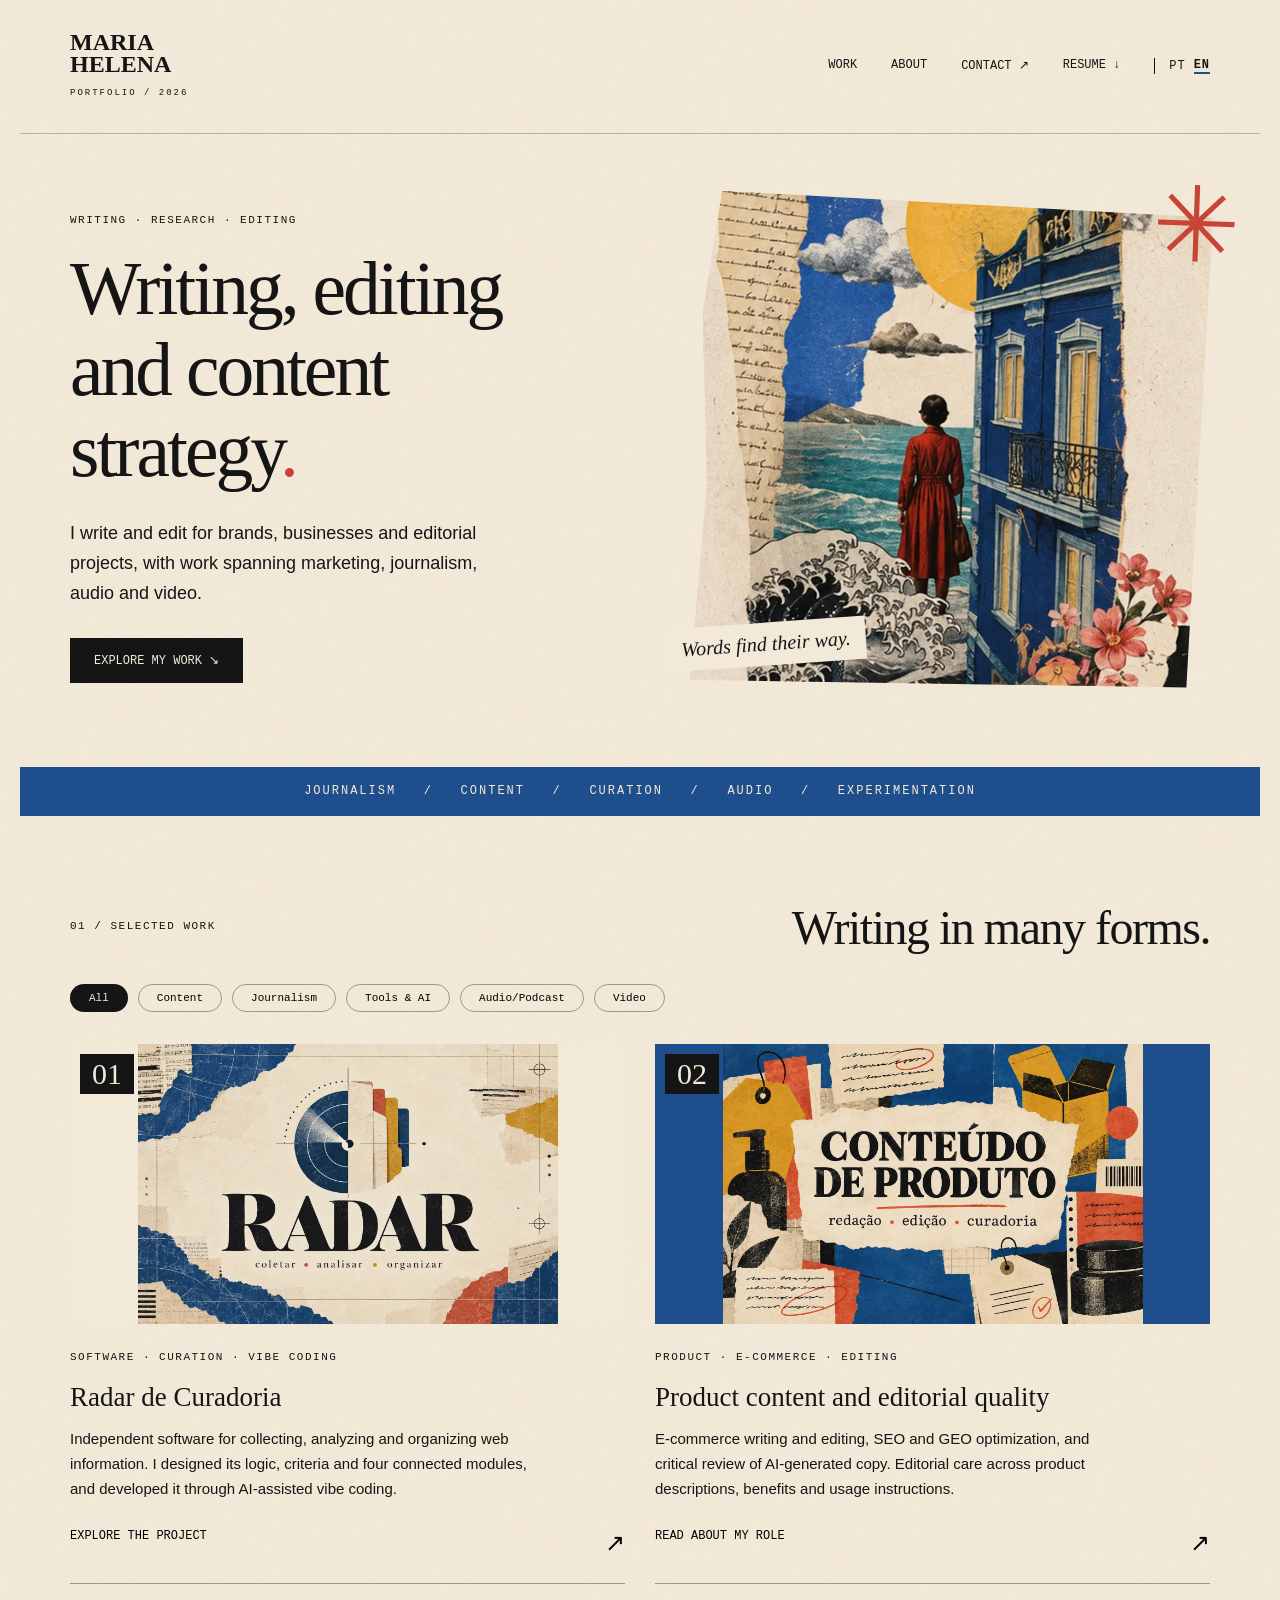
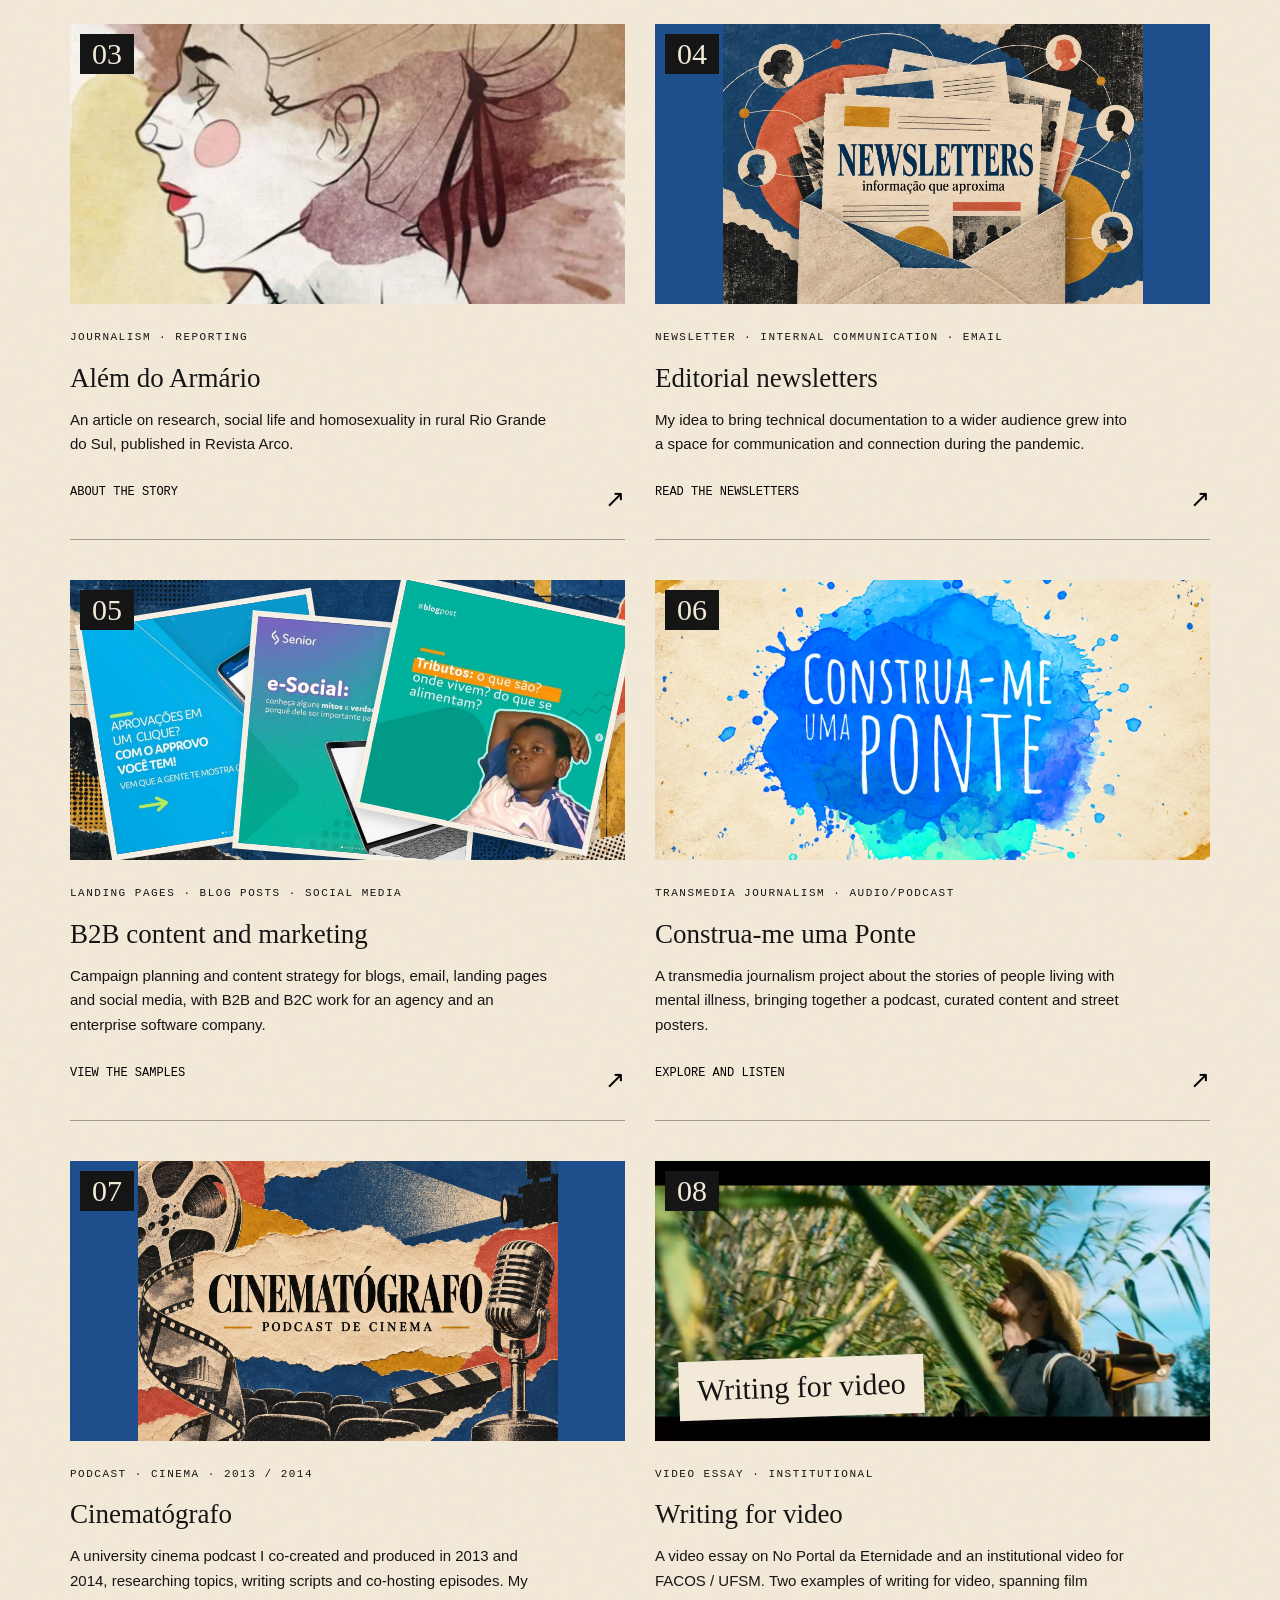
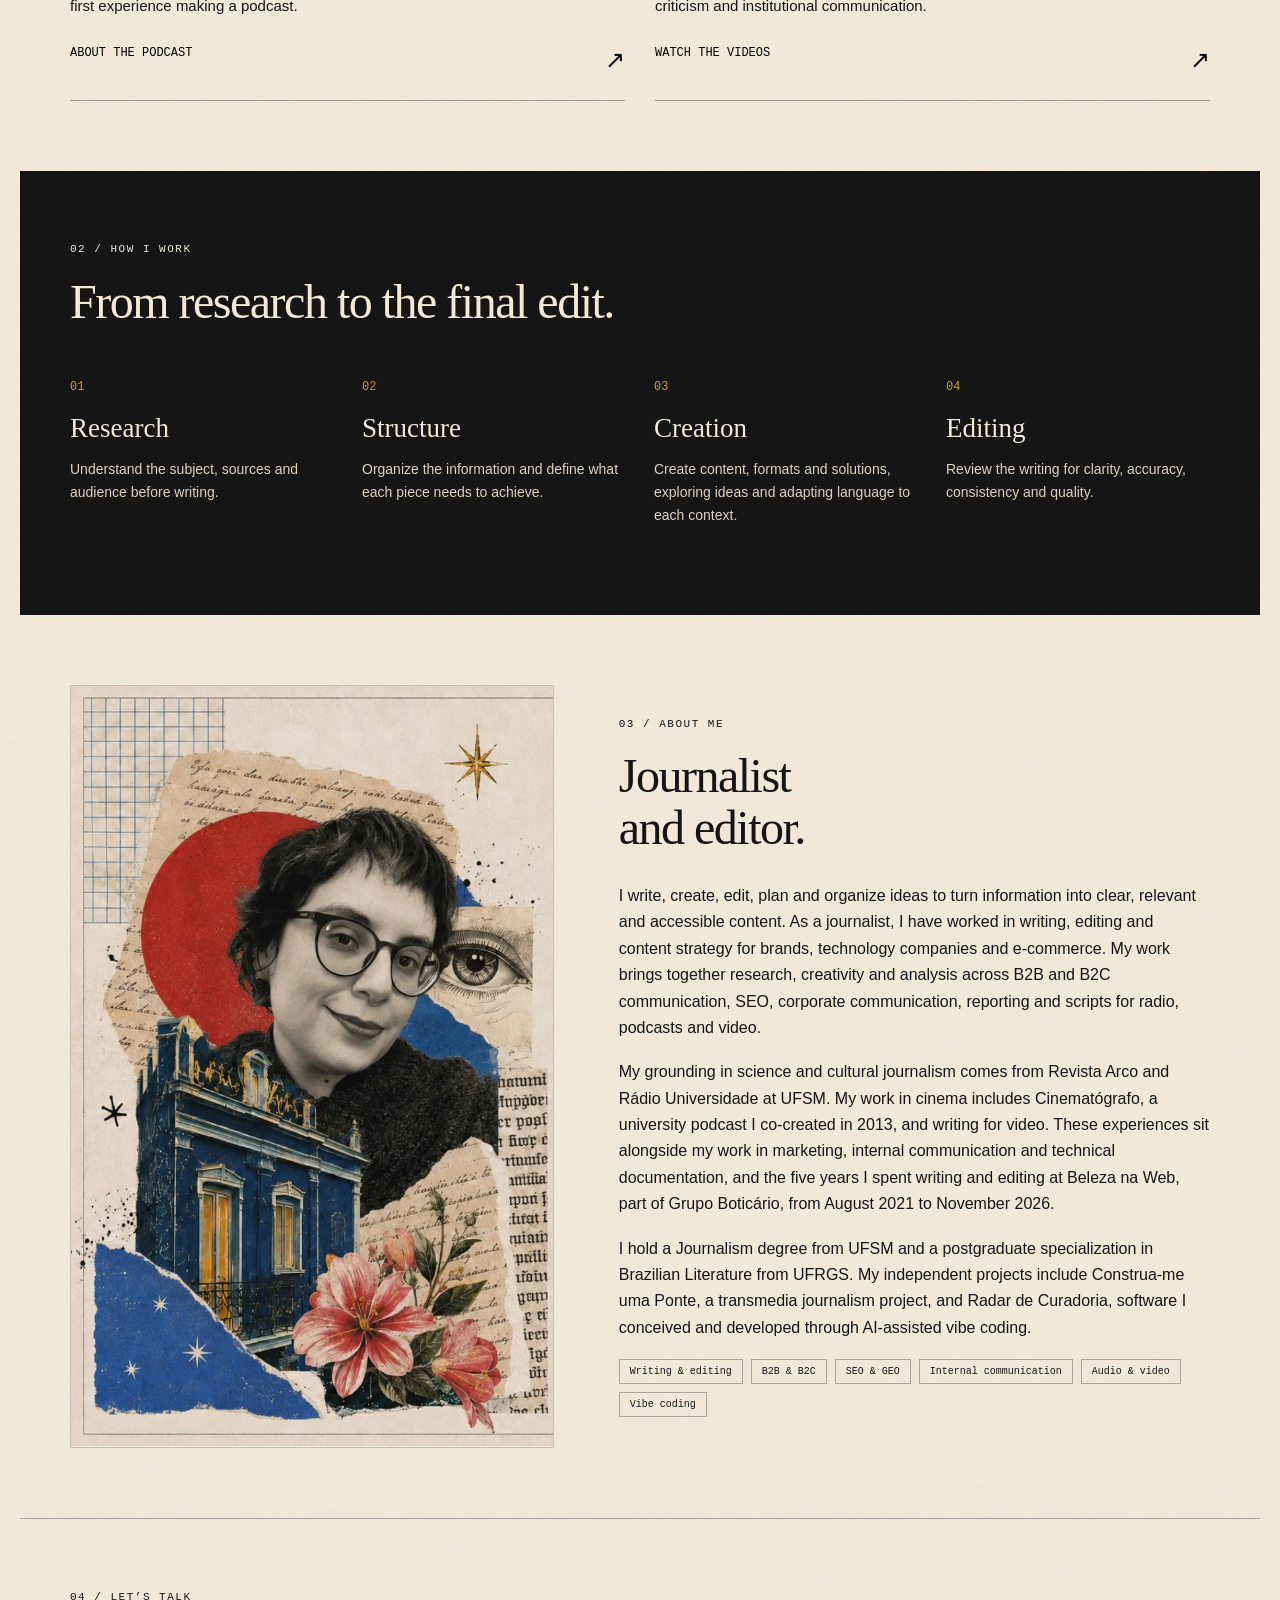
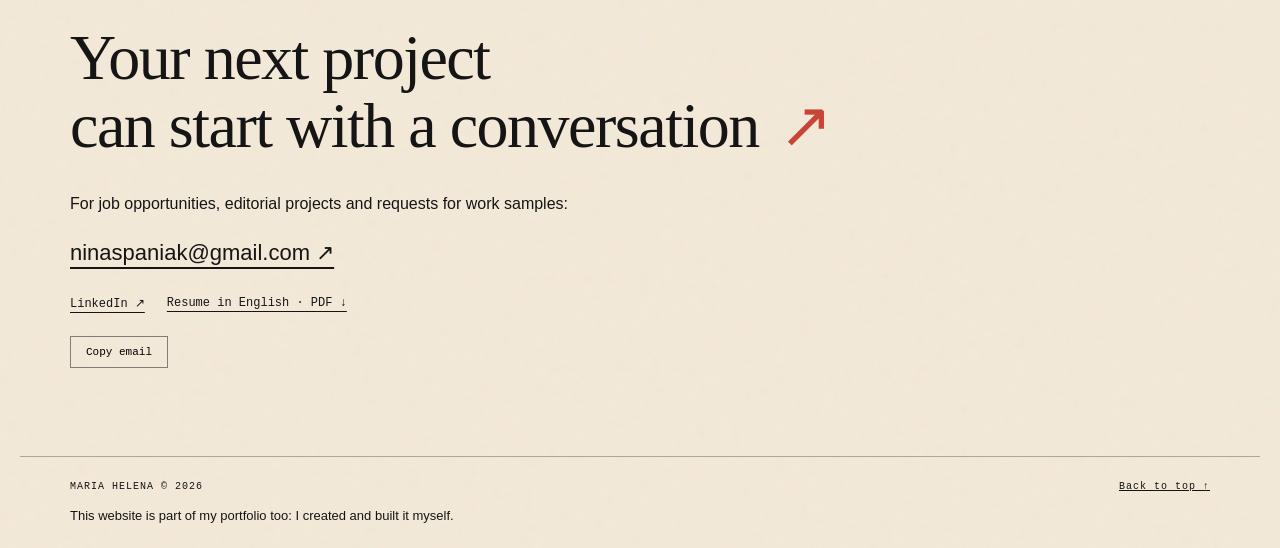
==== en/index.html @ af33ff4a "Refine Cinematógrafo cover and story; feature film essay in audiovisual work" ====
<!doctype html>
<html lang="en"><head><meta charset="utf-8"><meta name="viewport" content="width=device-width,initial-scale=1"><meta name="description" content="Maria Helena, writing, editing and content strategy. Journalism, e-commerce, newsletters, audio and AI-assisted tools."><title>Maria Helena | Writing, editing and content strategy</title><link rel="stylesheet" href="../style.css?v=20261116b"></head><body><a class="skip" href="#principal">Skip to content</a><header><a class="name" href="#">MARIA<br>HELENA<span>PORTFOLIO / 2026</span></a><nav aria-label="Main navigation"><a href="#trabalhos">Work</a><a href="#sobre">About</a><a href="#contato">Contact ↗</a><a href="../assets/Maria_Helena_Resume_EN_ATS.pdf?v=20261116" download>Resume ↓</a><span class="languages" aria-label="Language"><a href="/" lang="pt-BR">PT</a><a href="/en/" lang="en" aria-current="page">EN</a></span></nav></header><main id="principal"><section class="hero"><div><p class="eyebrow">WRITING · RESEARCH · EDITING</p><h1>Writing, editing<br>and content<br>strategy<span class="dot">.</span></h1><p class="intro">I write and edit for brands, businesses and editorial projects, with work spanning marketing, journalism, audio and video.</p><a class="button" href="#trabalhos">Explore my work ↘</a></div><figure class="collage"><img src="../assets/colagem-v2.webp" alt="" width="366" height="456"><figcaption>Words find their way.</figcaption><span class="seal" aria-hidden="true">✳</span></figure></section><div class="ticker" aria-hidden="true">JOURNALISM   /   CONTENT   /   CURATION   /   AUDIO   /   EXPERIMENTATION</div><section id="trabalhos"><div class="sectionhead"><p class="eyebrow">01 / SELECTED WORK</p><h2>Writing in many forms.</h2></div><div class="filters" aria-label="Filter projects"><button aria-pressed="true" data-filter="todos">All</button><button aria-pressed="false" data-filter="conteudo">Content</button><button aria-pressed="false" data-filter="jornalismo">Journalism</button><button aria-pressed="false" data-filter="ia">Tools &amp; AI</button><button aria-pressed="false" data-filter="audio">Audio/Podcast</button><button aria-pressed="false" data-filter="audiovisual">Video</button></div><div class="projects">
<article class="project radar" data-category="ia"><span class="number">01</span><a class="project-cover" data-open-case="radar" href="#radar" aria-label="Explore project: Radar de Curadoria"><div class="art radarbrand"><img src="../assets/radar-identidade-v1.webp" alt="Radar visual identity: a scanning symbol and index cards in a blue and cream editorial collage" width="1536" height="1024"></div></a><p class="eyebrow">SOFTWARE · CURATION · VIBE CODING</p><h3><a class="project-title" data-open-case="radar" href="#radar">Radar de Curadoria</a></h3><p>Independent software for collecting, analyzing and organizing web information. I designed its logic, criteria and four connected modules, and developed it through AI-assisted vibe coding.</p><button class="case" data-case="radar">Explore the project <span>↗</span></button></article>
<article class="project product" data-category="conteudo ia"><span class="number">02</span><a class="project-cover" data-open-case="produto" href="#case-produto" aria-label="Explore project: Product content and editorial quality"><div class="art imagecover"><img src="../assets/capa-produto-v1.webp" alt="Editorial collage cover for product content, writing, editing and curation" width="1536" height="1024"></div></a><p class="eyebrow">PRODUCT · E-COMMERCE · EDITING</p><h3><a class="project-title" data-open-case="produto" href="#case-produto">Product content and editorial quality</a></h3><p>E-commerce writing and editing, SEO and GEO optimization, and critical review of AI-generated copy. Editorial care across product descriptions, benefits and usage instructions.</p><button class="case" data-case="produto">Read about my role <span>↗</span></button></article>
<article class="project journalism" data-category="jornalismo"><span class="number">03</span><a class="project-cover" data-open-case="reportagem" href="#case-reportagem" aria-label="Explore project: Além do Armário"><div class="art journalismart"><img src="../assets/ilustracao-alem-do-armario.webp" alt="Watercolor illustration from the Além do Armário article" width="528" height="627"></div></a><p class="eyebrow">JOURNALISM · REPORTING</p><h3><a class="project-title" data-open-case="reportagem" href="#case-reportagem">Além do Armário</a></h3><p>An article on research, social life and homosexuality in rural Rio Grande do Sul, published in Revista Arco.</p><button class="case" data-case="reportagem">About the story <span>↗</span></button></article>
<article class="project newsletter" data-category="conteudo"><span class="number">04</span><a class="project-cover" data-open-case="newsletter" href="#case-newsletter" aria-label="Explore project: Editorial newsletters"><div class="art imagecover"><img src="../assets/capa-newsletters-v1.webp" alt="Editorial collage of letters and connections between people for the newsletter project" width="1536" height="1024"></div></a><p class="eyebrow">NEWSLETTER · INTERNAL COMMUNICATION · EMAIL</p><h3><a class="project-title" data-open-case="newsletter" href="#case-newsletter">Editorial newsletters</a></h3><p>My idea to bring technical documentation to a wider audience grew into a space for communication and connection during the pandemic.</p><button class="case" data-case="newsletter">Read the newsletters <span>↗</span></button></article>
<article class="project b2b" data-category="conteudo"><span class="number">05</span><a class="project-cover" data-open-case="b2b" href="#case-b2b" aria-label="Explore project: B2B content and marketing"><div class="art postcollage" aria-label="Collage of social media posts"><img class="postpiece postone" src="../assets/post-0.jpg" alt="Post about Approvo"><img class="postpiece posttwo" src="../assets/post-1.jpg" alt="Post about eSocial myths and facts"><img class="postpiece postthree" src="../assets/post-2.jpg" alt="Post about taxes"></div></a><p class="eyebrow">LANDING PAGES · BLOG POSTS · SOCIAL MEDIA</p><h3><a class="project-title" data-open-case="b2b" href="#case-b2b">B2B content and marketing</a></h3><p>Campaign planning and content strategy for blogs, email, landing pages and social media, with B2B and B2C work for an agency and an enterprise software company.</p><button class="case" data-case="b2b">View the samples <span>↗</span></button></article>
<article class="project audio" data-category="audio jornalismo"><span class="number">06</span><a class="project-cover" data-open-case="audio" href="#case-audio" aria-label="Explore project: Construa-me uma Ponte"><div class="art audioart"><img src="../assets/construa-me-uma-ponte-retangular-v3.webp" alt="Original visual identity of Construa-me Uma Ponte: blue and turquoise watercolor with white lettering" width="1080" height="1080"></div></a><p class="eyebrow">TRANSMEDIA JOURNALISM · AUDIO/PODCAST</p><h3><a class="project-title" data-open-case="audio" href="#case-audio">Construa-me uma Ponte</a></h3><p>A transmedia journalism project about the stories of people living with mental illness, bringing together a podcast, curated content and street posters.</p><button class="case" data-case="audio">Explore and listen <span>↗</span></button></article><article class="project cinematografo" data-category="audio jornalismo"><span class="number">07</span><a class="project-cover" data-open-case="cinematografo" href="#case-cinematografo" aria-label="Explore project: Cinematógrafo"><div class="art imagecover"><img src="../assets/capa-cinematografo-v2.webp" alt="Cinematógrafo: editorial collage with film, a projector and a microphone" width="1536" height="1024"></div></a><p class="eyebrow">PODCAST · CINEMA · 2013 / 2014</p><h3><a class="project-title" data-open-case="cinematografo" href="#case-cinematografo">Cinematógrafo</a></h3><p>A university cinema podcast I co-created and produced in 2013 and 2014, researching topics, writing scripts and co-hosting episodes. My first experience making a podcast.</p><button class="case" data-case="cinematografo">About the podcast <span>↗</span></button></article><article class="project facos" data-category="audiovisual"><span class="number">08</span><a class="project-cover" data-open-case="facos" href="#case-facos" aria-label="Explore project: Writing for video"><div class="art audiovisual-cover"><img src="../assets/portal-eternidade.jpg" alt="Image from the video essay No Portal da Eternidade e as histórias que queremos contar" width="1280" height="720"><span class="video-cover-label">Writing for video</span></div></a><p class="eyebrow">VIDEO ESSAY · INSTITUTIONAL</p><h3><a class="project-title" data-open-case="facos" href="#case-facos">Writing for video</a></h3><p>A video essay on No Portal da Eternidade and an institutional video for FACOS / UFSM. Two examples of writing for video, spanning film criticism and institutional communication.</p><button class="case" data-case="facos">Watch the videos <span>↗</span></button></article></div></section><section class="method"><p class="eyebrow">02 / HOW I WORK</p><h2>From research to the final edit.</h2><div class="steps"><div><span>01</span><h3>Research</h3><p>Understand the subject, sources and audience before writing.</p></div><div><span>02</span><h3>Structure</h3><p>Organize the information and define what each piece needs to achieve.</p></div><div><span>03</span><h3>Creation</h3><p>Create content, formats and solutions, exploring ideas and adapting language to each context.</p></div><div><span>04</span><h3>Editing</h3><p>Review the writing for clarity, accuracy, consistency and quality.</p></div></div></section><section id="sobre" class="about"><div class="aboutportrait"><img src="../assets/sobre-nina-colagem.webp" alt="Photo of Maria Helena in an editorial collage with paper, architecture and flowers"></div><div><p class="eyebrow">03 / ABOUT ME</p><h2>Journalist<br>and editor.</h2><p>I write, create, edit, plan and organize ideas to turn information into clear, relevant and accessible content. As a journalist, I have worked in writing, editing and content strategy for brands, technology companies and e-commerce. My work brings together research, creativity and analysis across B2B and B2C communication, SEO, corporate communication, reporting and scripts for radio, podcasts and video.</p><p>My grounding in science and cultural journalism comes from Revista Arco and Rádio Universidade at UFSM. My work in cinema includes Cinematógrafo, a university podcast I co-created in 2013, and writing for video. These experiences sit alongside my work in marketing, internal communication and technical documentation, and the five years I spent writing and editing at Beleza na Web, part of Grupo Boticário, from August 2021 to November 2026.</p><p>I hold a Journalism degree from UFSM and a postgraduate specialization in Brazilian Literature from UFRGS. My independent projects include Construa-me uma Ponte, a transmedia journalism project, and Radar de Curadoria, software I conceived and developed through AI-assisted vibe coding.</p><div class="tags"><span>Writing &amp; editing</span><span>B2B &amp; B2C</span><span>SEO &amp; GEO</span><span>Internal communication</span><span>Audio &amp; video</span><span>Vibe coding</span></div></div></section><section id="contato" class="contact"><p class="eyebrow">04 / LET’S TALK</p><h2>Your next project<br>can start with a conversation<span>↗</span></h2><p>For job opportunities, editorial projects and requests for work samples:</p><a href="mailto:ninaspaniak@gmail.com">ninaspaniak@gmail.com ↗</a><div class="contactlinks"><a href="https://www.linkedin.com/in/ninahelenamaria/" target="_blank" rel="noopener noreferrer">LinkedIn ↗</a><a href="../assets/Maria_Helena_Resume_EN_ATS.pdf?v=20261116" download>Resume in English · PDF ↓</a></div><button id="copy" type="button">Copy email</button><p id="copy-status" role="status"></p></section></main><footer><span>MARIA HELENA © 2026</span><a href="#">Back to top ↑</a><p class="site-credit">This website is part of my portfolio too: I created and built it myself.</p></footer><dialog id="case-dialog" aria-labelledby="dialog-title"><button class="close" aria-label="Close case study">✕</button><p class="eyebrow" id="dialog-label"></p><h2 id="dialog-title"></h2><div id="dialog-body"></div><a class="button" href="mailto:ninaspaniak@gmail.com?subject=Portfolio">Discuss a project ↗</a></dialog><script src="app.js?v=20261116b"></script><script src="../radar-case.js?v=20261116b"></script></body></html>
---- style.css ----
:root{--cream:#f3e9d8;--ink:#151515;--blue:#1f4e8c;--coral:#c74437;--yellow:#d39a22}*{box-sizing:border-box}html{scroll-behavior:smooth;scroll-padding-top:25px}body{margin:0;background:var(--cream);color:var(--ink);font:16px/1.65 Arial,sans-serif;background-image:url("data:image/svg+xml,%3Csvg viewBox='0 0 160 160' xmlns='http://www.w3.org/2000/svg'%3E%3Cfilter id='n'%3E%3CfeTurbulence type='fractalNoise' baseFrequency='.7' numOctaves='3' stitchTiles='stitch'/%3E%3C/filter%3E%3Cpath fill='%23000' opacity='.045' filter='url(%23n)' d='M0 0h160v160H0z'/%3E%3C/svg%3E")}a{color:inherit}button{font:inherit;cursor:pointer}button,a{touch-action:manipulation}a:focus-visible,button:focus-visible{outline:3px solid var(--coral);outline-offset:5px}header,main,footer{max-width:1240px;margin:auto}header{padding:32px 50px;display:flex;justify-content:space-between;align-items:center;border-bottom:1px solid #15151540}.name{font:bold 24px/.9 Georgia,serif;text-decoration:none}.name span{display:block;font:9px/1.5 monospace;letter-spacing:2px;margin-top:12px}nav{display:flex;gap:34px;font:12px monospace;text-transform:uppercase}nav a{text-decoration:none}h1,h2,h3{font-family:Georgia,serif;font-weight:400;line-height:1.07}h1{font-size:clamp(48px,5.9vw,78px);letter-spacing:-3px;margin:20px 0 28px}h2{font-size:clamp(32px,4vw,48px);letter-spacing:-1.5px;margin:16px 0 30px}h3{font-size:27px;margin:15px 0}p{margin:0 0 18px}.eyebrow{font:11px/1.5 monospace;letter-spacing:1.5px;text-transform:uppercase}.hero{padding:65px 50px 70px;display:grid;grid-template-columns:1.1fr 1fr;gap:65px;align-items:center}.intro{max-width:420px;font-size:18px}.dot{color:var(--coral)}.button{display:inline-block;padding:15px 24px;background:var(--ink);color:var(--cream);font:12px monospace;text-transform:uppercase;text-decoration:none;margin-top:12px}.collage{position:relative;margin:0;transform:rotate(2deg)}.collage img{width:100%;height:490px;object-fit:cover;clip-path:polygon(3% 0,99% 2%,97% 98%,0 100%,2% 60%,0 25%)}figcaption{position:absolute;bottom:25px;left:-25px;background:var(--cream);padding:10px 15px;font:italic 20px Georgia;transform:rotate(-6deg)}.seal{position:absolute;right:-22px;top:-35px;font-size:105px;color:var(--coral);line-height:1}.ticker{background:var(--blue);color:var(--cream);padding:15px 25px;text-align:center;font:12px/1.6 monospace;letter-spacing:2px}section:not(.hero){padding:70px 50px}.sectionhead{display:flex;align-items:center;justify-content:space-between;gap:25px}.sectionhead h2{max-width:610px}.filters{display:flex;gap:10px;flex-wrap:wrap;margin-bottom:32px}.filters button{border:1px solid #15151560;background:transparent;padding:7px 18px;border-radius:30px;font:11px monospace}.filters button[aria-pressed=true]{background:var(--ink);color:var(--cream)}.projects{display:grid;grid-template-columns:repeat(2,1fr);gap:40px 30px}.project{position:relative;border-bottom:1px solid #15151560;padding-bottom:15px}.project[hidden]{display:none}.number{position:absolute;z-index:1;top:10px;left:10px;background:var(--ink);color:var(--cream);font:30px Georgia;padding:3px 12px}.art{height:280px;margin-bottom:25px;overflow:hidden;position:relative;padding:42px;display:flex;flex-direction:column;justify-content:center}.radarart{background:var(--blue);color:var(--cream)}.radarart b{font:80px Georgia;z-index:1}.annotation{font:11px monospace;z-index:1}.orbit{position:absolute;width:310px;height:310px;border:1px solid #f3e9d850;border-radius:50%;right:-20px;top:-30px;box-shadow:0 0 0 45px #f3e9d810,0 0 0 90px #f3e9d810}.orbit:after{content:'';position:absolute;left:20px;top:150px;width:230px;height:2px;background:var(--yellow);transform:rotate(-45deg)}.paperart{background:#d9cbb4;transform:rotate(-1deg)}.paperart span{font:42px Georgia;line-height:1.15}.paperart i{position:absolute;right:20px;bottom:35px;background:var(--yellow);padding:10px 20px;transform:rotate(-7deg);font:16px monospace}.typeart{background:var(--coral);color:var(--cream);font:49px/.88 Georgia;letter-spacing:2px;padding-left:80px}.typeart em{font-size:35px;text-align:center;max-width:220px}.letterart{background:#d7d4bd}.letterart span{font:41px/1.1 Georgia;transform:rotate(-4deg)}.letterart b,.b2bart b{font:10px monospace;letter-spacing:2px;position:absolute;bottom:18px;right:20px}.b2bart{background:var(--yellow)}.b2bart span{font:37px/1.2 Georgia}.audioart{background:#192e4d;color:var(--cream)}.audioart span{font:38px/1.15 Georgia}.wave{font-size:25px;letter-spacing:4px;color:#d39a22;margin-top:20px;white-space:nowrap}.project>p:not(.eyebrow){font-size:15px;max-width:480px}.case{border:0;background:none;padding:10px 0;width:100%;text-align:left;font:12px monospace;text-transform:uppercase}.case span{float:right;font-size:24px}.note{font-size:12px;margin:35px 0 0;max-width:700px;color:#555}.method{background:var(--ink);color:var(--cream)}.steps{display:grid;grid-template-columns:repeat(4,1fr);gap:28px;margin-top:45px}.steps span{font:12px monospace;color:var(--yellow)}.steps h3{font-size:27px}.steps p{font-size:14px;color:#ddd2c0}.about{display:grid;grid-template-columns:.9fr 1.1fr;gap:65px;align-items:center}.aboutart{position:relative;background:var(--coral);padding:65px 35px;transform:rotate(-2deg);min-height:390px}.aboutart span{font:57px/1.1 Georgia;color:var(--cream)}.aboutart b{position:absolute;bottom:-40px;right:-20px;font-size:150px;color:var(--blue);line-height:1}.tags{display:flex;flex-wrap:wrap;gap:8px}.tags span{font:10px monospace;padding:6px 10px;border:1px solid #15151550}.contact{border-top:1px solid #15151550}.contact h2{max-width:820px;font-size:clamp(36px,5vw,65px)}.contact h2 span{color:var(--coral);margin-left:20px}.contact>a{font-size:22px;text-underline-offset:7px}.contact button{border:1px solid #15151580;background:none;padding:9px 15px;margin-left:20px;font:11px monospace}#copy-status{font-size:12px;margin-top:15px}footer{padding:24px 50px;display:flex;justify-content:space-between;border-top:1px solid #15151550;font:10px monospace;letter-spacing:1px}dialog{background:var(--cream);color:var(--ink);border:1px solid var(--ink);max-width:800px;width:calc(100% - 32px);padding:55px;max-height:85vh}dialog::backdrop{background:#151515aa}dialog h2{font-size:42px}dialog h3{font-size:25px}.close{position:absolute;top:15px;right:20px;border:0;background:none;font-size:22px}.skip{position:absolute;left:20px;top:-70px;background:var(--ink);color:white;padding:10px;z-index:10}.skip:focus{top:10px}@media(max-width:750px){header{padding:24px}nav{gap:17px;font-size:10px}.hero{padding:40px 24px;grid-template-columns:1fr;gap:40px}h1{letter-spacing:-2px}.collage{max-width:430px;width:90%;margin:auto}.collage img{height:390px}section:not(.hero){padding:50px 24px}.sectionhead{display:block}.projects{grid-template-columns:1fr;gap:35px}.steps{grid-template-columns:1fr 1fr}.about{grid-template-columns:1fr;gap:50px}.aboutart{min-height:300px;max-width:420px;padding:45px 30px}.aboutart span{font-size:50px}.contact>a{font-size:18px}.contact button{display:block;margin:25px 0 0}footer{padding:24px;gap:20px}dialog{padding:45px 25px}dialog h2{font-size:32px}.ticker{font-size:9px}.art{height:250px}}@media(prefers-reduced-motion:reduce){html{scroll-behavior:auto}}

.contactlinks{display:flex;gap:22px;flex-wrap:wrap;margin:25px 0}.contactlinks a{font:12px monospace;text-underline-offset:5px}.contact button{margin-left:0}.piece-link{display:flex;justify-content:space-between;gap:20px;align-items:center;padding:18px 0;border-bottom:1px solid #15151540;text-decoration:none;font-size:16px}.piece-link span{font:11px monospace;white-space:nowrap;color:var(--blue)}.piece-preview{margin:25px 0;position:relative}.piece-preview img{display:block;width:100%;height:auto;max-height:580px;object-fit:contain;background:#ded5c7}.piece-preview figcaption{position:static;transform:none;background:none;padding:8px 0;font:11px monospace}.tour-preview img{max-height:440px;object-fit:cover;object-position:top}.piece-preview+.piece-link{margin-bottom:35px}dialog .tags{margin:15px 0 25px}#dialog-body h3{margin-top:30px}@media(max-width:750px){nav{gap:10px;flex-wrap:wrap;justify-content:flex-end;max-width:220px}.piece-link{align-items:flex-start;flex-direction:column;gap:8px}.contactlinks{gap:15px}}

.art.audioart{padding:0;background:white;align-items:center}.audioart img{height:100%;width:100%;object-fit:contain;display:block}.podcast-preview{background:white}.podcast-preview img{max-height:430px;background:white}.case-credit{border-left:3px solid var(--blue);padding:12px 18px;background:#1f4e8c09;font-size:14px}

.journalismart{padding:0;background:#e7ddca}.journalismart img{display:block;width:100%;height:100%;object-fit:cover;object-position:50% 35%}.aboutportrait{position:relative;overflow:hidden;aspect-ratio:730/1152;border:1px solid #15151530}.aboutportrait img{display:block;width:210.41%;max-width:none;height:auto}.about{align-items:center}@media(max-width:750px){.aboutportrait{width:100%;max-width:440px;margin:auto}}

.postcollage{background:#d7cbb7;padding:0;isolation:isolate}.postcollage:before{content:'';position:absolute;inset:20px;border:1px solid #15151530;transform:rotate(-3deg)}.postpiece{position:absolute;width:43%;height:auto;aspect-ratio:1;object-fit:cover;border:6px solid #f6efe3;box-shadow:2px 5px 12px #15151530}.postone{left:4%;top:25px;transform:rotate(-9deg);z-index:1}.posttwo{left:31%;top:40px;transform:rotate(5deg);z-index:2}.postthree{right:2%;top:15px;transform:rotate(12deg);z-index:3}@media(max-width:750px){.postpiece{width:44%}.postone{top:28px}.posttwo{top:45px}}

.radarbrand{background:#f3e9d8;overflow:hidden;padding:0}.radarbrand img{display:block;width:100%;height:100%;object-fit:contain}

.imagecover{padding:0;background:#1f4e8c}.imagecover img{display:block;width:100%;height:100%;object-fit:contain}.postcollage{background:#1f4e8c url("assets/fundo-b2b-v1.webp") center/cover no-repeat}.postcollage:before{display:none}

.art.audioart,.podcast-preview,.podcast-preview img{background:#f3e9d8}

.art.audioart img{object-fit:cover;object-position:center}

.languages{display:inline-flex;gap:8px;align-items:center;border-left:1px solid currentColor;padding-left:14px}.languages a{font-size:12px;letter-spacing:.08em}.languages a[aria-current="page"]{border-bottom:2px solid var(--blue,#1f4e8c);font-weight:bold}

/* Radar case: modular reading and original, expandable interface captures. */
dialog.radar-dialog{max-width:1100px;padding:48px;scroll-behavior:smooth}.radar-dialog .close{position:sticky;top:0;float:right;z-index:3;background:var(--cream);width:36px;height:36px;margin:-25px -28px 0 0;border:1px solid #15151540;border-radius:50%}.radar-case .radar-lead{font:24px/1.4 Georgia,serif;color:var(--blue);max-width:850px}.radar-case .case-credit{margin:24px 0}.radar-case .radar-nav{display:flex;flex-wrap:wrap;gap:8px;margin:24px 0 32px;font:12px monospace}.radar-nav a{padding:10px 14px;border:1px solid #1f4e8c60;text-decoration:none}.radar-nav a:hover{background:var(--blue);color:var(--cream)}.radar-case section{padding:32px 0!important;border-top:1px solid #15151540;scroll-margin-top:22px}.radar-case h3{font-size:32px!important;margin:12px 0 20px!important}.radar-case h4{font:22px/1.25 Georgia,serif;margin:28px 0 14px}.radar-case ul{padding-left:22px}.radar-case li{margin-bottom:8px}.radar-case .radar-gallery{display:grid;grid-template-columns:repeat(2,minmax(0,1fr));gap:22px 18px;margin-top:24px}.radar-gallery figure{margin:0;min-width:0}.radar-gallery .radar-wide{grid-column:1/-1}.radar-gallery a{display:block;background:#e4d8c4;border:1px solid #15151540;text-decoration:none;overflow:hidden}.radar-gallery img{display:block;width:100%;height:auto;transition:filter .15s}.radar-gallery a:hover img{filter:brightness(.95)}.radar-gallery figcaption{position:static;transform:none;background:none;padding:10px 0 0;font:12px/1.6 monospace;color:#333}.radar-gallery figcaption span{display:block;color:var(--blue);margin-top:4px}.radar-case .radar-evolution{padding:22px 26px;background:#1f4e8c0e;border-left:3px solid var(--blue);margin:22px 0}.radar-case .radar-evolution p:last-child{margin-bottom:0}.radar-case .radar-context{font-size:13px;color:#555;margin:24px 0}.radar-case .radar-technology{display:grid;grid-template-columns:1fr 1fr;gap:18px;margin:22px 0}.radar-technology div{padding:18px;border:1px solid #15151530}.radar-technology dt{font-weight:bold;margin-bottom:8px}.radar-technology dd{margin:0;font-size:14px}.radar-dialog>.button{margin-top:26px}@media(max-width:750px){dialog.radar-dialog{padding:40px 20px;max-height:90vh}.radar-dialog .close{margin:-25px -6px 0 0}.radar-case .radar-lead{font-size:22px}.radar-case h3{font-size:28px!important}.radar-case .radar-gallery,.radar-case .radar-technology{grid-template-columns:1fr}.radar-case .radar-nav{gap:6px}.radar-nav a{padding:9px 10px}.radar-case .radar-evolution{padding:18px}.radar-case section{padding:26px 0!important}}@media(prefers-reduced-motion:reduce){dialog.radar-dialog{scroll-behavior:auto}.radar-gallery img{transition:none}}
.radar-case .radar-nav{max-width:none;justify-content:flex-start}

.project-cover{display:block;margin-bottom:25px;text-decoration:none}.project-cover .art{margin-bottom:0}.project-title{color:inherit;text-decoration:none}.project-title:hover{text-decoration:underline;text-underline-offset:5px;text-decoration-thickness:1px}.project-cover:hover .art{outline:2px solid var(--blue);outline-offset:-2px}.project>.number{pointer-events:none}

footer{flex-wrap:wrap;row-gap:14px}footer .site-credit{flex-basis:100%;margin:0;font:400 13px/1.6 Arial,sans-serif;letter-spacing:0}

/* Audio and audiovisual projects. */
.facos-cover{padding:0;background:var(--ink);align-items:center}.facos-cover img{width:100%;height:100%;object-fit:cover}.facos-cover>span{position:absolute;display:grid;place-items:center;width:64px;height:64px;border-radius:50%;background:var(--cream);color:var(--blue);font-size:26px;box-shadow:0 3px 20px #0005}.video-frame{aspect-ratio:16/9;margin:28px 0;background:var(--ink)}.video-frame iframe{display:block;width:100%;height:100%;border:0}@media(max-width:750px){.cinema-name{font-size:58px}}

/* Film essay leads the audiovisual selection; the institutional piece follows. */
.audiovisual-cover{padding:0;background:var(--blue);isolation:isolate}.audiovisual-cover img{display:block;width:100%;height:100%;object-fit:cover}.video-cover-label{position:absolute;bottom:24px;left:24px;right:24px;max-width:max-content;background:var(--cream);color:var(--ink);padding:12px 18px;font:30px/1.15 Georgia,serif;transform:rotate(-2deg);box-shadow:3px 4px 0 #15151530}.video-feature>.piece-link{align-items:flex-start}.video-feature>h3{font-size:30px!important;line-height:1.2}.video-secondary{margin-top:42px;padding:26px;background:#1f4e8c09;border-top:2px solid var(--blue)}.video-secondary .video-frame{max-width:560px;margin-left:auto;margin-right:auto}.video-secondary>h3{margin-top:12px!important}@media(max-width:750px){.video-cover-label{font-size:25px;bottom:18px;left:18px;right:18px}.video-secondary{padding:20px 16px}.video-feature>h3{font-size:26px!important}}
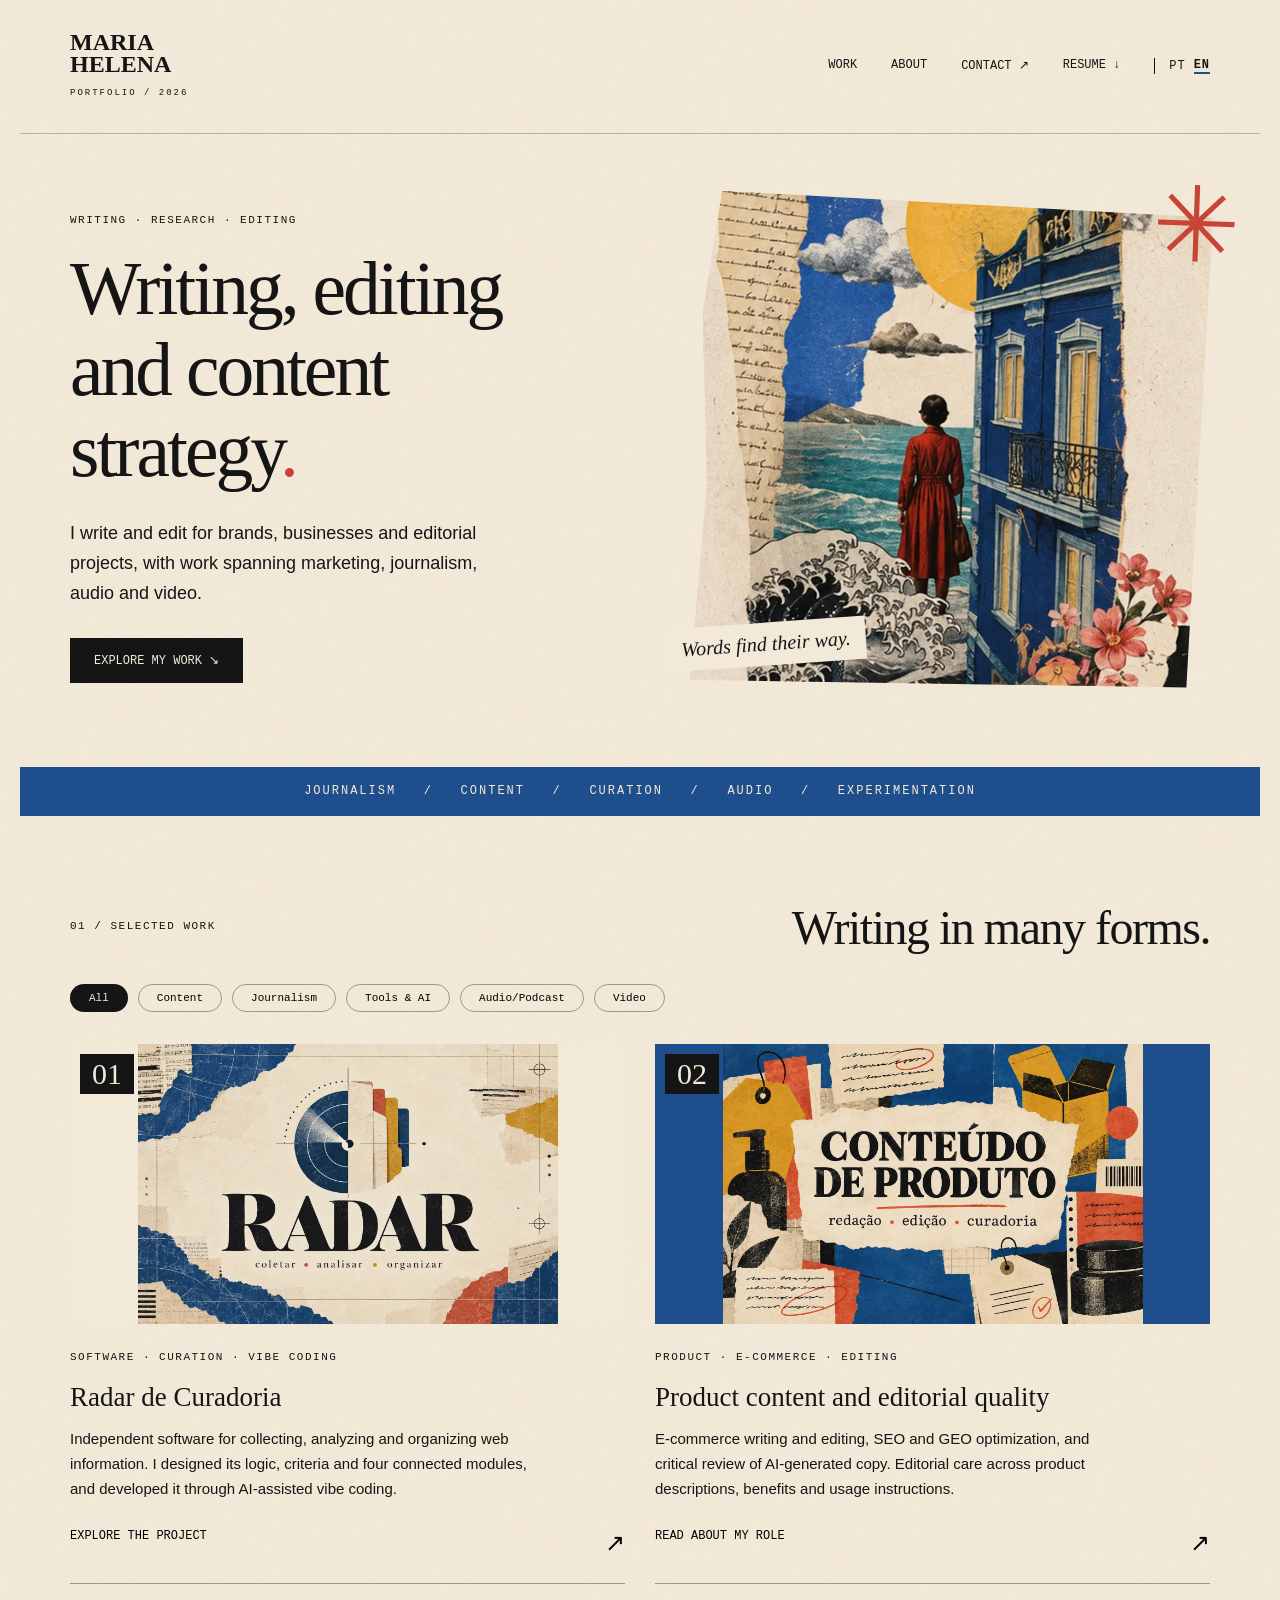
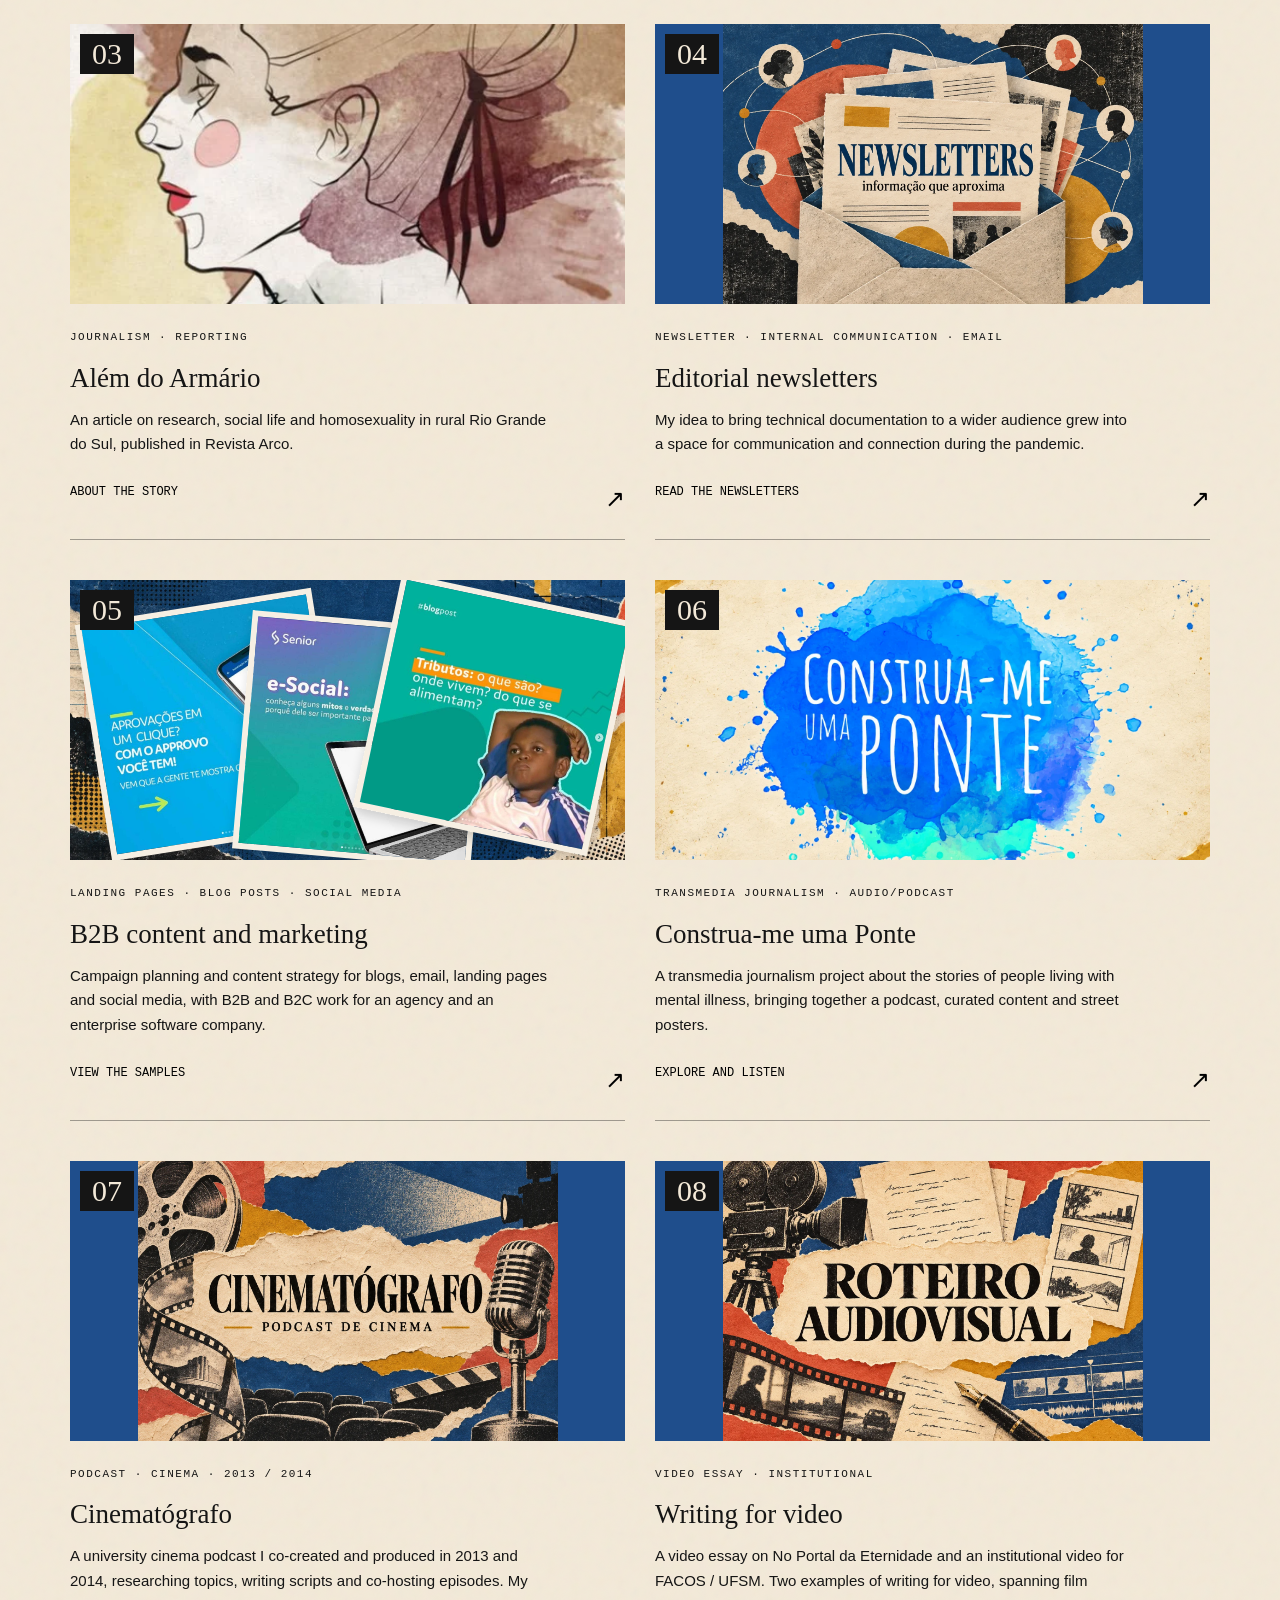
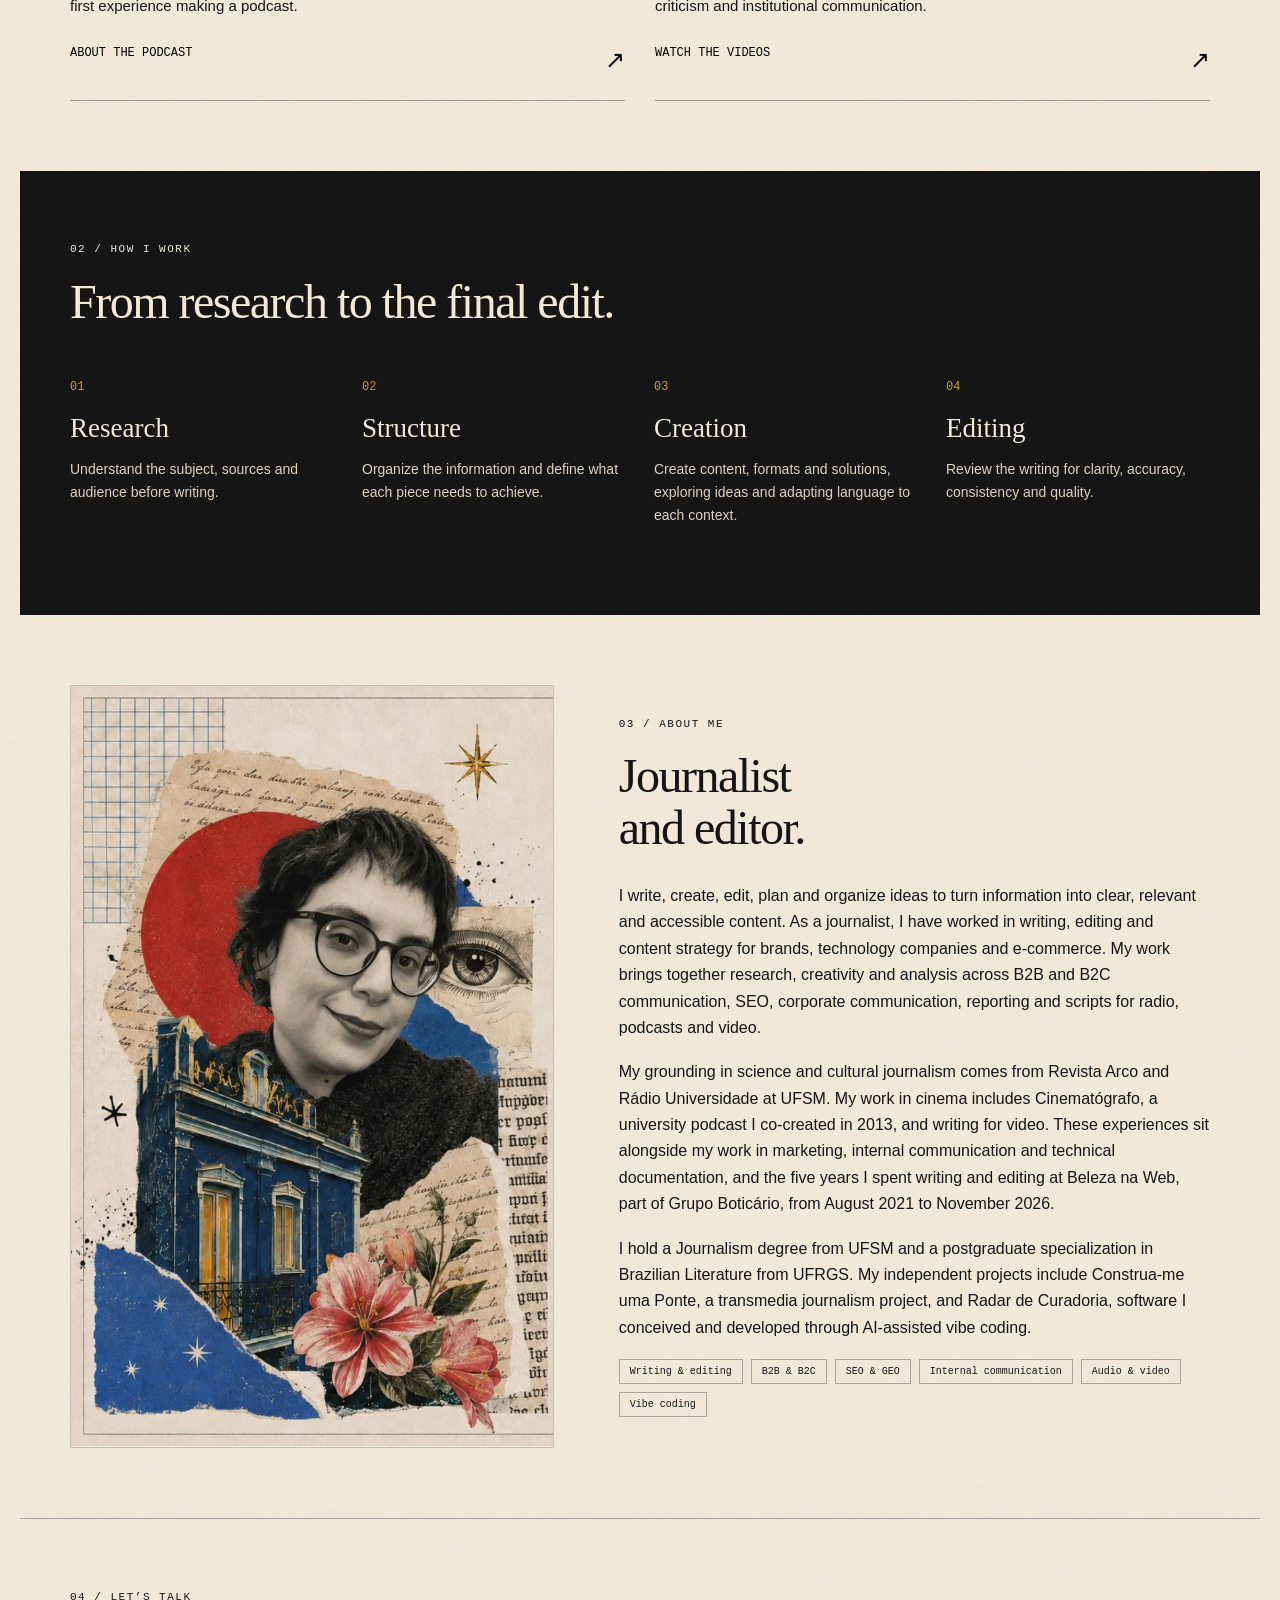
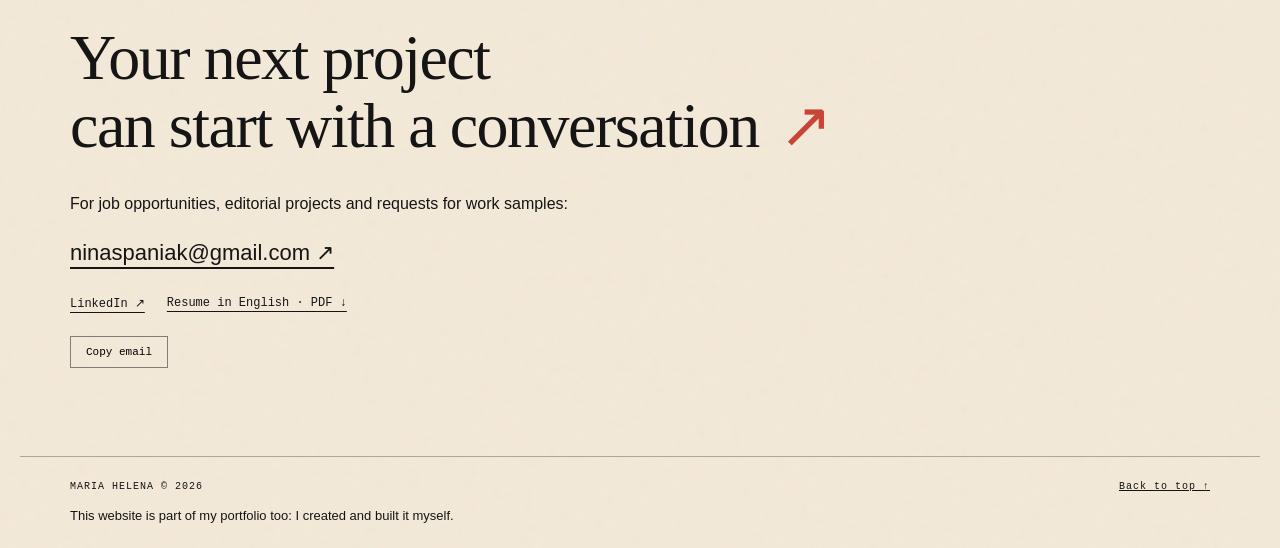
==== commit ace4adc0: "Add editorial collage cover for audiovisual writing" ====
--- a/en/index.html
+++ b/en/index.html
@@ -5,4 +5,4 @@
 <article class="project journalism" data-category="jornalismo"><span class="number">03</span><a class="project-cover" data-open-case="reportagem" href="#case-reportagem" aria-label="Explore project: Além do Armário"><div class="art journalismart"><img src="../assets/ilustracao-alem-do-armario.webp" alt="Watercolor illustration from the Além do Armário article" width="528" height="627"></div></a><p class="eyebrow">JOURNALISM · REPORTING</p><h3><a class="project-title" data-open-case="reportagem" href="#case-reportagem">Além do Armário</a></h3><p>An article on research, social life and homosexuality in rural Rio Grande do Sul, published in Revista Arco.</p><button class="case" data-case="reportagem">About the story <span>↗</span></button></article>
 <article class="project newsletter" data-category="conteudo"><span class="number">04</span><a class="project-cover" data-open-case="newsletter" href="#case-newsletter" aria-label="Explore project: Editorial newsletters"><div class="art imagecover"><img src="../assets/capa-newsletters-v1.webp" alt="Editorial collage of letters and connections between people for the newsletter project" width="1536" height="1024"></div></a><p class="eyebrow">NEWSLETTER · INTERNAL COMMUNICATION · EMAIL</p><h3><a class="project-title" data-open-case="newsletter" href="#case-newsletter">Editorial newsletters</a></h3><p>My idea to bring technical documentation to a wider audience grew into a space for communication and connection during the pandemic.</p><button class="case" data-case="newsletter">Read the newsletters <span>↗</span></button></article>
 <article class="project b2b" data-category="conteudo"><span class="number">05</span><a class="project-cover" data-open-case="b2b" href="#case-b2b" aria-label="Explore project: B2B content and marketing"><div class="art postcollage" aria-label="Collage of social media posts"><img class="postpiece postone" src="../assets/post-0.jpg" alt="Post about Approvo"><img class="postpiece posttwo" src="../assets/post-1.jpg" alt="Post about eSocial myths and facts"><img class="postpiece postthree" src="../assets/post-2.jpg" alt="Post about taxes"></div></a><p class="eyebrow">LANDING PAGES · BLOG POSTS · SOCIAL MEDIA</p><h3><a class="project-title" data-open-case="b2b" href="#case-b2b">B2B content and marketing</a></h3><p>Campaign planning and content strategy for blogs, email, landing pages and social media, with B2B and B2C work for an agency and an enterprise software company.</p><button class="case" data-case="b2b">View the samples <span>↗</span></button></article>
-<article class="project audio" data-category="audio jornalismo"><span class="number">06</span><a class="project-cover" data-open-case="audio" href="#case-audio" aria-label="Explore project: Construa-me uma Ponte"><div class="art audioart"><img src="../assets/construa-me-uma-ponte-retangular-v3.webp" alt="Original visual identity of Construa-me Uma Ponte: blue and turquoise watercolor with white lettering" width="1080" height="1080"></div></a><p class="eyebrow">TRANSMEDIA JOURNALISM · AUDIO/PODCAST</p><h3><a class="project-title" data-open-case="audio" href="#case-audio">Construa-me uma Ponte</a></h3><p>A transmedia journalism project about the stories of people living with mental illness, bringing together a podcast, curated content and street posters.</p><button class="case" data-case="audio">Explore and listen <span>↗</span></button></article><article class="project cinematografo" data-category="audio jornalismo"><span class="number">07</span><a class="project-cover" data-open-case="cinematografo" href="#case-cinematografo" aria-label="Explore project: Cinematógrafo"><div class="art imagecover"><img src="../assets/capa-cinematografo-v2.webp" alt="Cinematógrafo: editorial collage with film, a projector and a microphone" width="1536" height="1024"></div></a><p class="eyebrow">PODCAST · CINEMA · 2013 / 2014</p><h3><a class="project-title" data-open-case="cinematografo" href="#case-cinematografo">Cinematógrafo</a></h3><p>A university cinema podcast I co-created and produced in 2013 and 2014, researching topics, writing scripts and co-hosting episodes. My first experience making a podcast.</p><button class="case" data-case="cinematografo">About the podcast <span>↗</span></button></article><article class="project facos" data-category="audiovisual"><span class="number">08</span><a class="project-cover" data-open-case="facos" href="#case-facos" aria-label="Explore project: Writing for video"><div class="art audiovisual-cover"><img src="../assets/portal-eternidade.jpg" alt="Image from the video essay No Portal da Eternidade e as histórias que queremos contar" width="1280" height="720"><span class="video-cover-label">Writing for video</span></div></a><p class="eyebrow">VIDEO ESSAY · INSTITUTIONAL</p><h3><a class="project-title" data-open-case="facos" href="#case-facos">Writing for video</a></h3><p>A video essay on No Portal da Eternidade and an institutional video for FACOS / UFSM. Two examples of writing for video, spanning film criticism and institutional communication.</p><button class="case" data-case="facos">Watch the videos <span>↗</span></button></article></div></section><section class="method"><p class="eyebrow">02 / HOW I WORK</p><h2>From research to the final edit.</h2><div class="steps"><div><span>01</span><h3>Research</h3><p>Understand the subject, sources and audience before writing.</p></div><div><span>02</span><h3>Structure</h3><p>Organize the information and define what each piece needs to achieve.</p></div><div><span>03</span><h3>Creation</h3><p>Create content, formats and solutions, exploring ideas and adapting language to each context.</p></div><div><span>04</span><h3>Editing</h3><p>Review the writing for clarity, accuracy, consistency and quality.</p></div></div></section><section id="sobre" class="about"><div class="aboutportrait"><img src="../assets/sobre-nina-colagem.webp" alt="Photo of Maria Helena in an editorial collage with paper, architecture and flowers"></div><div><p class="eyebrow">03 / ABOUT ME</p><h2>Journalist<br>and editor.</h2><p>I write, create, edit, plan and organize ideas to turn information into clear, relevant and accessible content. As a journalist, I have worked in writing, editing and content strategy for brands, technology companies and e-commerce. My work brings together research, creativity and analysis across B2B and B2C communication, SEO, corporate communication, reporting and scripts for radio, podcasts and video.</p><p>My grounding in science and cultural journalism comes from Revista Arco and Rádio Universidade at UFSM. My work in cinema includes Cinematógrafo, a university podcast I co-created in 2013, and writing for video. These experiences sit alongside my work in marketing, internal communication and technical documentation, and the five years I spent writing and editing at Beleza na Web, part of Grupo Boticário, from August 2021 to November 2026.</p><p>I hold a Journalism degree from UFSM and a postgraduate specialization in Brazilian Literature from UFRGS. My independent projects include Construa-me uma Ponte, a transmedia journalism project, and Radar de Curadoria, software I conceived and developed through AI-assisted vibe coding.</p><div class="tags"><span>Writing &amp; editing</span><span>B2B &amp; B2C</span><span>SEO &amp; GEO</span><span>Internal communication</span><span>Audio &amp; video</span><span>Vibe coding</span></div></div></section><section id="contato" class="contact"><p class="eyebrow">04 / LET’S TALK</p><h2>Your next project<br>can start with a conversation<span>↗</span></h2><p>For job opportunities, editorial projects and requests for work samples:</p><a href="mailto:ninaspaniak@gmail.com">ninaspaniak@gmail.com ↗</a><div class="contactlinks"><a href="https://www.linkedin.com/in/ninahelenamaria/" target="_blank" rel="noopener noreferrer">LinkedIn ↗</a><a href="../assets/Maria_Helena_Resume_EN_ATS.pdf?v=20261116" download>Resume in English · PDF ↓</a></div><button id="copy" type="button">Copy email</button><p id="copy-status" role="status"></p></section></main><footer><span>MARIA HELENA © 2026</span><a href="#">Back to top ↑</a><p class="site-credit">This website is part of my portfolio too: I created and built it myself.</p></footer><dialog id="case-dialog" aria-labelledby="dialog-title"><button class="close" aria-label="Close case study">✕</button><p class="eyebrow" id="dialog-label"></p><h2 id="dialog-title"></h2><div id="dialog-body"></div><a class="button" href="mailto:ninaspaniak@gmail.com?subject=Portfolio">Discuss a project ↗</a></dialog><script src="app.js?v=20261116b"></script><script src="../radar-case.js?v=20261116b"></script></body></html>
+<article class="project audio" data-category="audio jornalismo"><span class="number">06</span><a class="project-cover" data-open-case="audio" href="#case-audio" aria-label="Explore project: Construa-me uma Ponte"><div class="art audioart"><img src="../assets/construa-me-uma-ponte-retangular-v3.webp" alt="Original visual identity of Construa-me Uma Ponte: blue and turquoise watercolor with white lettering" width="1080" height="1080"></div></a><p class="eyebrow">TRANSMEDIA JOURNALISM · AUDIO/PODCAST</p><h3><a class="project-title" data-open-case="audio" href="#case-audio">Construa-me uma Ponte</a></h3><p>A transmedia journalism project about the stories of people living with mental illness, bringing together a podcast, curated content and street posters.</p><button class="case" data-case="audio">Explore and listen <span>↗</span></button></article><article class="project cinematografo" data-category="audio jornalismo"><span class="number">07</span><a class="project-cover" data-open-case="cinematografo" href="#case-cinematografo" aria-label="Explore project: Cinematógrafo"><div class="art imagecover"><img src="../assets/capa-cinematografo-v2.webp" alt="Cinematógrafo: editorial collage with film, a projector and a microphone" width="1536" height="1024"></div></a><p class="eyebrow">PODCAST · CINEMA · 2013 / 2014</p><h3><a class="project-title" data-open-case="cinematografo" href="#case-cinematografo">Cinematógrafo</a></h3><p>A university cinema podcast I co-created and produced in 2013 and 2014, researching topics, writing scripts and co-hosting episodes. My first experience making a podcast.</p><button class="case" data-case="cinematografo">About the podcast <span>↗</span></button></article><article class="project facos" data-category="audiovisual"><span class="number">08</span><a class="project-cover" data-open-case="facos" href="#case-facos" aria-label="Explore project: Writing for video"><div class="art imagecover"><img src="../assets/capa-roteiro-audiovisual-v1.webp" alt="Editorial collage for screenwriting, with a film camera, script pages, storyboards and film strips" width="1536" height="1024"></div></a><p class="eyebrow">VIDEO ESSAY · INSTITUTIONAL</p><h3><a class="project-title" data-open-case="facos" href="#case-facos">Writing for video</a></h3><p>A video essay on No Portal da Eternidade and an institutional video for FACOS / UFSM. Two examples of writing for video, spanning film criticism and institutional communication.</p><button class="case" data-case="facos">Watch the videos <span>↗</span></button></article></div></section><section class="method"><p class="eyebrow">02 / HOW I WORK</p><h2>From research to the final edit.</h2><div class="steps"><div><span>01</span><h3>Research</h3><p>Understand the subject, sources and audience before writing.</p></div><div><span>02</span><h3>Structure</h3><p>Organize the information and define what each piece needs to achieve.</p></div><div><span>03</span><h3>Creation</h3><p>Create content, formats and solutions, exploring ideas and adapting language to each context.</p></div><div><span>04</span><h3>Editing</h3><p>Review the writing for clarity, accuracy, consistency and quality.</p></div></div></section><section id="sobre" class="about"><div class="aboutportrait"><img src="../assets/sobre-nina-colagem.webp" alt="Photo of Maria Helena in an editorial collage with paper, architecture and flowers"></div><div><p class="eyebrow">03 / ABOUT ME</p><h2>Journalist<br>and editor.</h2><p>I write, create, edit, plan and organize ideas to turn information into clear, relevant and accessible content. As a journalist, I have worked in writing, editing and content strategy for brands, technology companies and e-commerce. My work brings together research, creativity and analysis across B2B and B2C communication, SEO, corporate communication, reporting and scripts for radio, podcasts and video.</p><p>My grounding in science and cultural journalism comes from Revista Arco and Rádio Universidade at UFSM. My work in cinema includes Cinematógrafo, a university podcast I co-created in 2013, and writing for video. These experiences sit alongside my work in marketing, internal communication and technical documentation, and the five years I spent writing and editing at Beleza na Web, part of Grupo Boticário, from August 2021 to November 2026.</p><p>I hold a Journalism degree from UFSM and a postgraduate specialization in Brazilian Literature from UFRGS. My independent projects include Construa-me uma Ponte, a transmedia journalism project, and Radar de Curadoria, software I conceived and developed through AI-assisted vibe coding.</p><div class="tags"><span>Writing &amp; editing</span><span>B2B &amp; B2C</span><span>SEO &amp; GEO</span><span>Internal communication</span><span>Audio &amp; video</span><span>Vibe coding</span></div></div></section><section id="contato" class="contact"><p class="eyebrow">04 / LET’S TALK</p><h2>Your next project<br>can start with a conversation<span>↗</span></h2><p>For job opportunities, editorial projects and requests for work samples:</p><a href="mailto:ninaspaniak@gmail.com">ninaspaniak@gmail.com ↗</a><div class="contactlinks"><a href="https://www.linkedin.com/in/ninahelenamaria/" target="_blank" rel="noopener noreferrer">LinkedIn ↗</a><a href="../assets/Maria_Helena_Resume_EN_ATS.pdf?v=20261116" download>Resume in English · PDF ↓</a></div><button id="copy" type="button">Copy email</button><p id="copy-status" role="status"></p></section></main><footer><span>MARIA HELENA © 2026</span><a href="#">Back to top ↑</a><p class="site-credit">This website is part of my portfolio too: I created and built it myself.</p></footer><dialog id="case-dialog" aria-labelledby="dialog-title"><button class="close" aria-label="Close case study">✕</button><p class="eyebrow" id="dialog-label"></p><h2 id="dialog-title"></h2><div id="dialog-body"></div><a class="button" href="mailto:ninaspaniak@gmail.com?subject=Portfolio">Discuss a project ↗</a></dialog><script src="app.js?v=20261116b"></script><script src="../radar-case.js?v=20261116b"></script></body></html>
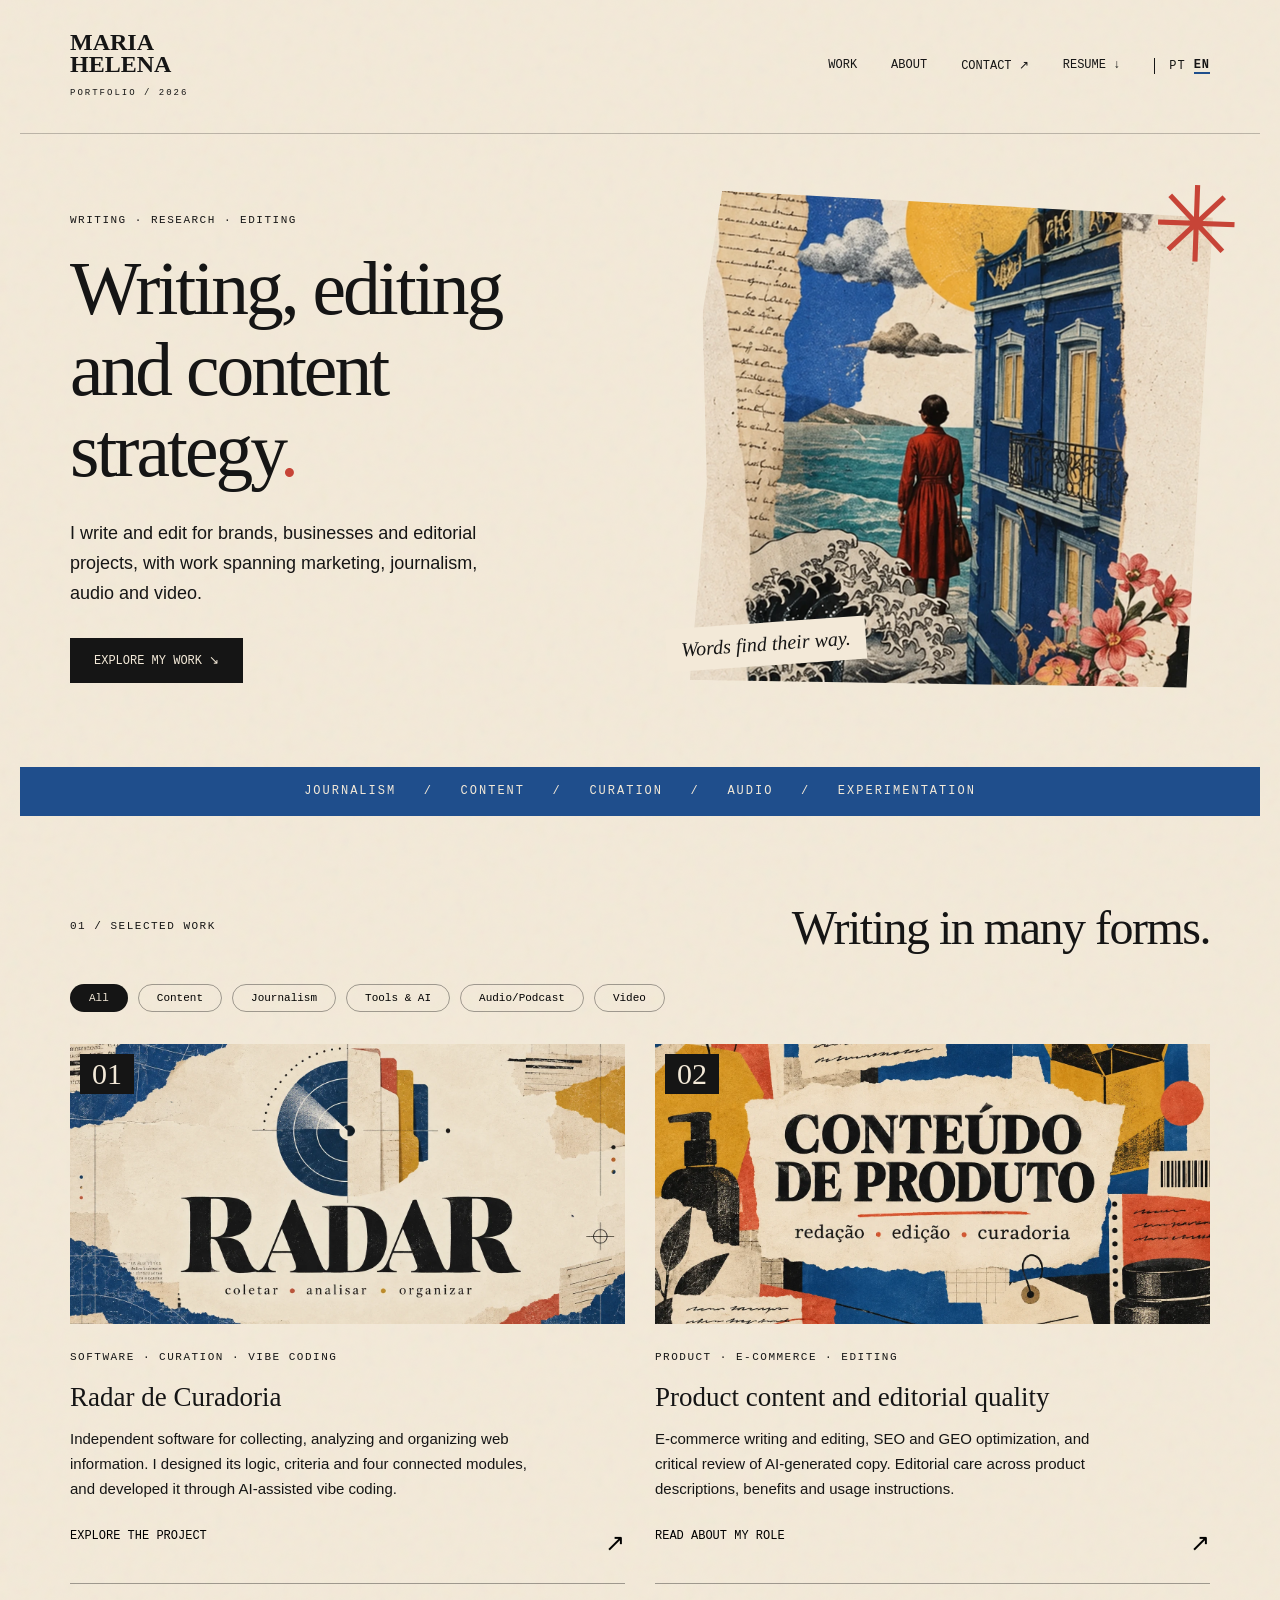
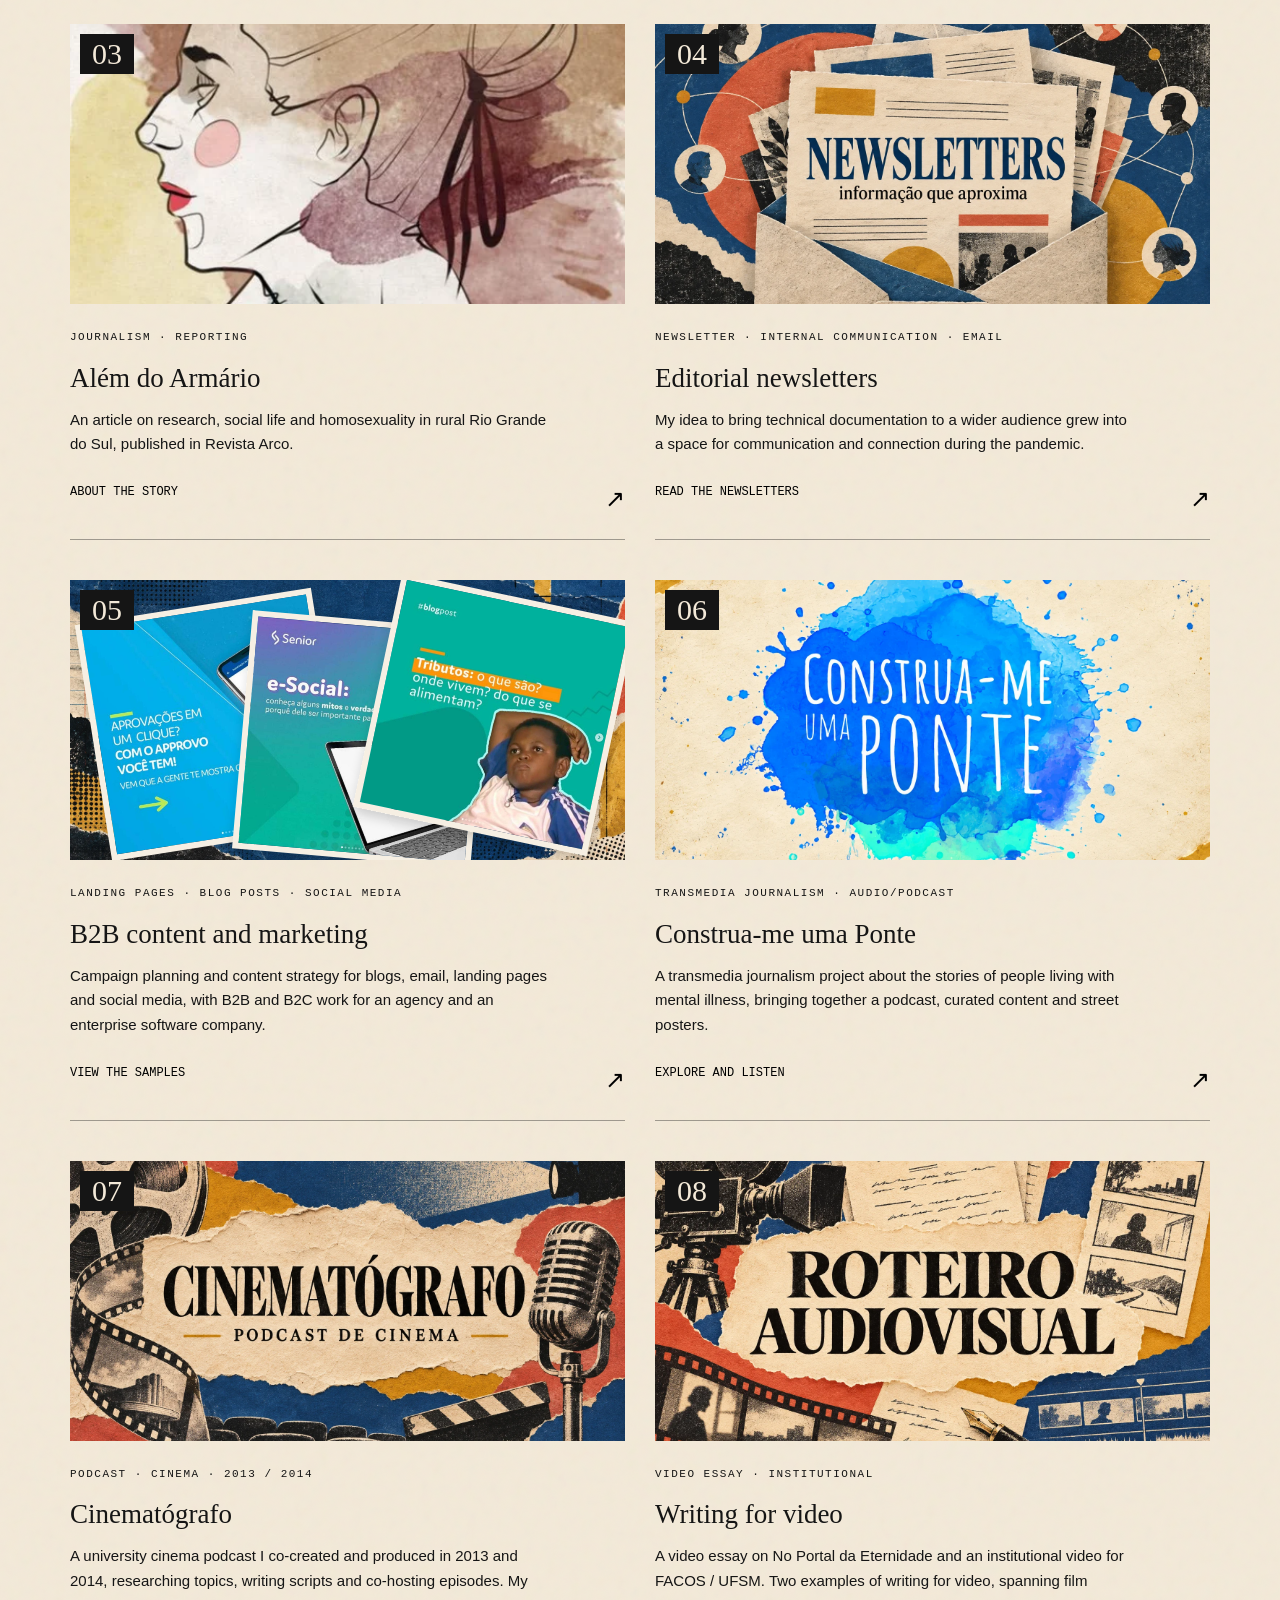
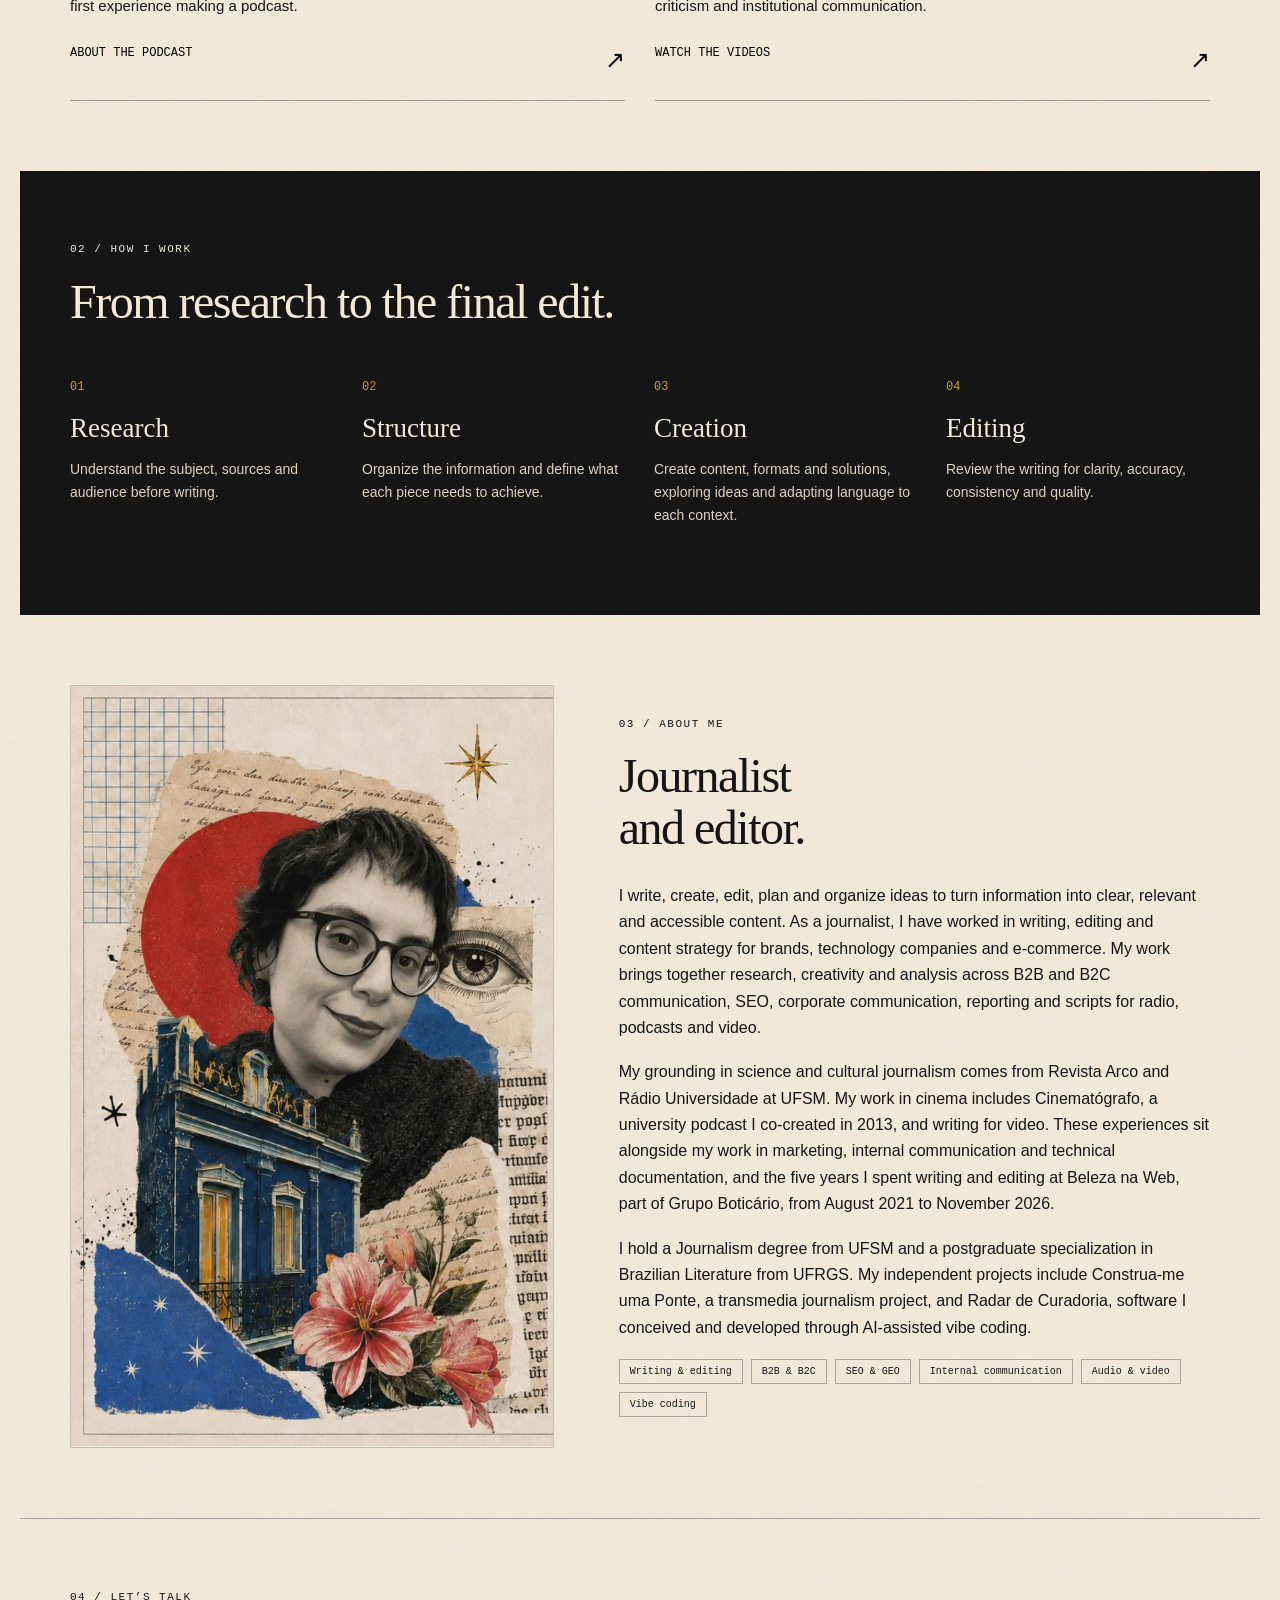
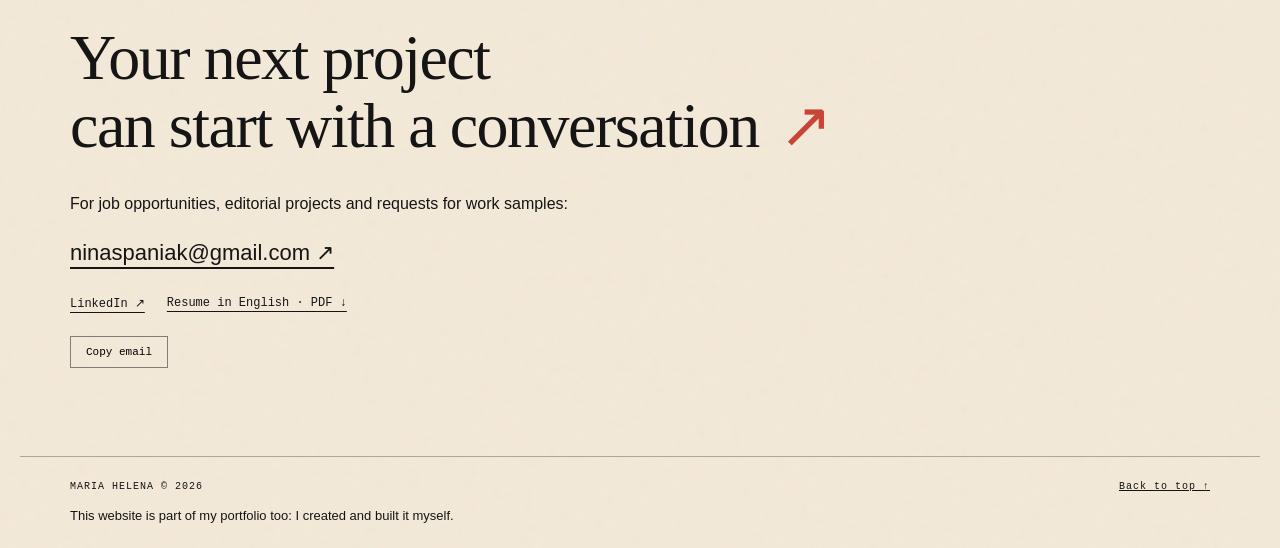
==== commit dfa27891: "Fill portfolio cover areas with images without letterboxing" ====
--- a/en/index.html
+++ b/en/index.html
@@ -1,5 +1,5 @@
 <!doctype html>
-<html lang="en"><head><meta charset="utf-8"><meta name="viewport" content="width=device-width,initial-scale=1"><meta name="description" content="Maria Helena, writing, editing and content strategy. Journalism, e-commerce, newsletters, audio and AI-assisted tools."><title>Maria Helena | Writing, editing and content strategy</title><link rel="stylesheet" href="../style.css?v=20261116b"></head><body><a class="skip" href="#principal">Skip to content</a><header><a class="name" href="#">MARIA<br>HELENA<span>PORTFOLIO / 2026</span></a><nav aria-label="Main navigation"><a href="#trabalhos">Work</a><a href="#sobre">About</a><a href="#contato">Contact ↗</a><a href="../assets/Maria_Helena_Resume_EN_ATS.pdf?v=20261116" download>Resume ↓</a><span class="languages" aria-label="Language"><a href="/" lang="pt-BR">PT</a><a href="/en/" lang="en" aria-current="page">EN</a></span></nav></header><main id="principal"><section class="hero"><div><p class="eyebrow">WRITING · RESEARCH · EDITING</p><h1>Writing, editing<br>and content<br>strategy<span class="dot">.</span></h1><p class="intro">I write and edit for brands, businesses and editorial projects, with work spanning marketing, journalism, audio and video.</p><a class="button" href="#trabalhos">Explore my work ↘</a></div><figure class="collage"><img src="../assets/colagem-v2.webp" alt="" width="366" height="456"><figcaption>Words find their way.</figcaption><span class="seal" aria-hidden="true">✳</span></figure></section><div class="ticker" aria-hidden="true">JOURNALISM   /   CONTENT   /   CURATION   /   AUDIO   /   EXPERIMENTATION</div><section id="trabalhos"><div class="sectionhead"><p class="eyebrow">01 / SELECTED WORK</p><h2>Writing in many forms.</h2></div><div class="filters" aria-label="Filter projects"><button aria-pressed="true" data-filter="todos">All</button><button aria-pressed="false" data-filter="conteudo">Content</button><button aria-pressed="false" data-filter="jornalismo">Journalism</button><button aria-pressed="false" data-filter="ia">Tools &amp; AI</button><button aria-pressed="false" data-filter="audio">Audio/Podcast</button><button aria-pressed="false" data-filter="audiovisual">Video</button></div><div class="projects">
+<html lang="en"><head><meta charset="utf-8"><meta name="viewport" content="width=device-width,initial-scale=1"><meta name="description" content="Maria Helena, writing, editing and content strategy. Journalism, e-commerce, newsletters, audio and AI-assisted tools."><title>Maria Helena | Writing, editing and content strategy</title><link rel="stylesheet" href="../style.css?v=20261116d"></head><body><a class="skip" href="#principal">Skip to content</a><header><a class="name" href="#">MARIA<br>HELENA<span>PORTFOLIO / 2026</span></a><nav aria-label="Main navigation"><a href="#trabalhos">Work</a><a href="#sobre">About</a><a href="#contato">Contact ↗</a><a href="../assets/Maria_Helena_Resume_EN_ATS.pdf?v=20261116" download>Resume ↓</a><span class="languages" aria-label="Language"><a href="/" lang="pt-BR">PT</a><a href="/en/" lang="en" aria-current="page">EN</a></span></nav></header><main id="principal"><section class="hero"><div><p class="eyebrow">WRITING · RESEARCH · EDITING</p><h1>Writing, editing<br>and content<br>strategy<span class="dot">.</span></h1><p class="intro">I write and edit for brands, businesses and editorial projects, with work spanning marketing, journalism, audio and video.</p><a class="button" href="#trabalhos">Explore my work ↘</a></div><figure class="collage"><img src="../assets/colagem-v2.webp" alt="" width="366" height="456"><figcaption>Words find their way.</figcaption><span class="seal" aria-hidden="true">✳</span></figure></section><div class="ticker" aria-hidden="true">JOURNALISM   /   CONTENT   /   CURATION   /   AUDIO   /   EXPERIMENTATION</div><section id="trabalhos"><div class="sectionhead"><p class="eyebrow">01 / SELECTED WORK</p><h2>Writing in many forms.</h2></div><div class="filters" aria-label="Filter projects"><button aria-pressed="true" data-filter="todos">All</button><button aria-pressed="false" data-filter="conteudo">Content</button><button aria-pressed="false" data-filter="jornalismo">Journalism</button><button aria-pressed="false" data-filter="ia">Tools &amp; AI</button><button aria-pressed="false" data-filter="audio">Audio/Podcast</button><button aria-pressed="false" data-filter="audiovisual">Video</button></div><div class="projects">
 <article class="project radar" data-category="ia"><span class="number">01</span><a class="project-cover" data-open-case="radar" href="#radar" aria-label="Explore project: Radar de Curadoria"><div class="art radarbrand"><img src="../assets/radar-identidade-v1.webp" alt="Radar visual identity: a scanning symbol and index cards in a blue and cream editorial collage" width="1536" height="1024"></div></a><p class="eyebrow">SOFTWARE · CURATION · VIBE CODING</p><h3><a class="project-title" data-open-case="radar" href="#radar">Radar de Curadoria</a></h3><p>Independent software for collecting, analyzing and organizing web information. I designed its logic, criteria and four connected modules, and developed it through AI-assisted vibe coding.</p><button class="case" data-case="radar">Explore the project <span>↗</span></button></article>
 <article class="project product" data-category="conteudo ia"><span class="number">02</span><a class="project-cover" data-open-case="produto" href="#case-produto" aria-label="Explore project: Product content and editorial quality"><div class="art imagecover"><img src="../assets/capa-produto-v1.webp" alt="Editorial collage cover for product content, writing, editing and curation" width="1536" height="1024"></div></a><p class="eyebrow">PRODUCT · E-COMMERCE · EDITING</p><h3><a class="project-title" data-open-case="produto" href="#case-produto">Product content and editorial quality</a></h3><p>E-commerce writing and editing, SEO and GEO optimization, and critical review of AI-generated copy. Editorial care across product descriptions, benefits and usage instructions.</p><button class="case" data-case="produto">Read about my role <span>↗</span></button></article>
 <article class="project journalism" data-category="jornalismo"><span class="number">03</span><a class="project-cover" data-open-case="reportagem" href="#case-reportagem" aria-label="Explore project: Além do Armário"><div class="art journalismart"><img src="../assets/ilustracao-alem-do-armario.webp" alt="Watercolor illustration from the Além do Armário article" width="528" height="627"></div></a><p class="eyebrow">JOURNALISM · REPORTING</p><h3><a class="project-title" data-open-case="reportagem" href="#case-reportagem">Além do Armário</a></h3><p>An article on research, social life and homosexuality in rural Rio Grande do Sul, published in Revista Arco.</p><button class="case" data-case="reportagem">About the story <span>↗</span></button></article>
--- a/style.css
+++ b/style.css
@@ -8,9 +8,9 @@
 
 .postcollage{background:#d7cbb7;padding:0;isolation:isolate}.postcollage:before{content:'';position:absolute;inset:20px;border:1px solid #15151530;transform:rotate(-3deg)}.postpiece{position:absolute;width:43%;height:auto;aspect-ratio:1;object-fit:cover;border:6px solid #f6efe3;box-shadow:2px 5px 12px #15151530}.postone{left:4%;top:25px;transform:rotate(-9deg);z-index:1}.posttwo{left:31%;top:40px;transform:rotate(5deg);z-index:2}.postthree{right:2%;top:15px;transform:rotate(12deg);z-index:3}@media(max-width:750px){.postpiece{width:44%}.postone{top:28px}.posttwo{top:45px}}
 
-.radarbrand{background:#f3e9d8;overflow:hidden;padding:0}.radarbrand img{display:block;width:100%;height:100%;object-fit:contain}
+.radarbrand{background:#f3e9d8;overflow:hidden;padding:0}.radarbrand img{display:block;width:100%;height:100%;object-fit:cover}
 
-.imagecover{padding:0;background:#1f4e8c}.imagecover img{display:block;width:100%;height:100%;object-fit:contain}.postcollage{background:#1f4e8c url("assets/fundo-b2b-v1.webp") center/cover no-repeat}.postcollage:before{display:none}
+.imagecover{padding:0;background:#1f4e8c}.imagecover img{display:block;width:100%;height:100%;object-fit:cover}.postcollage{background:#1f4e8c url("assets/fundo-b2b-v1.webp") center/cover no-repeat}.postcollage:before{display:none}
 
 .art.audioart,.podcast-preview,.podcast-preview img{background:#f3e9d8}
 
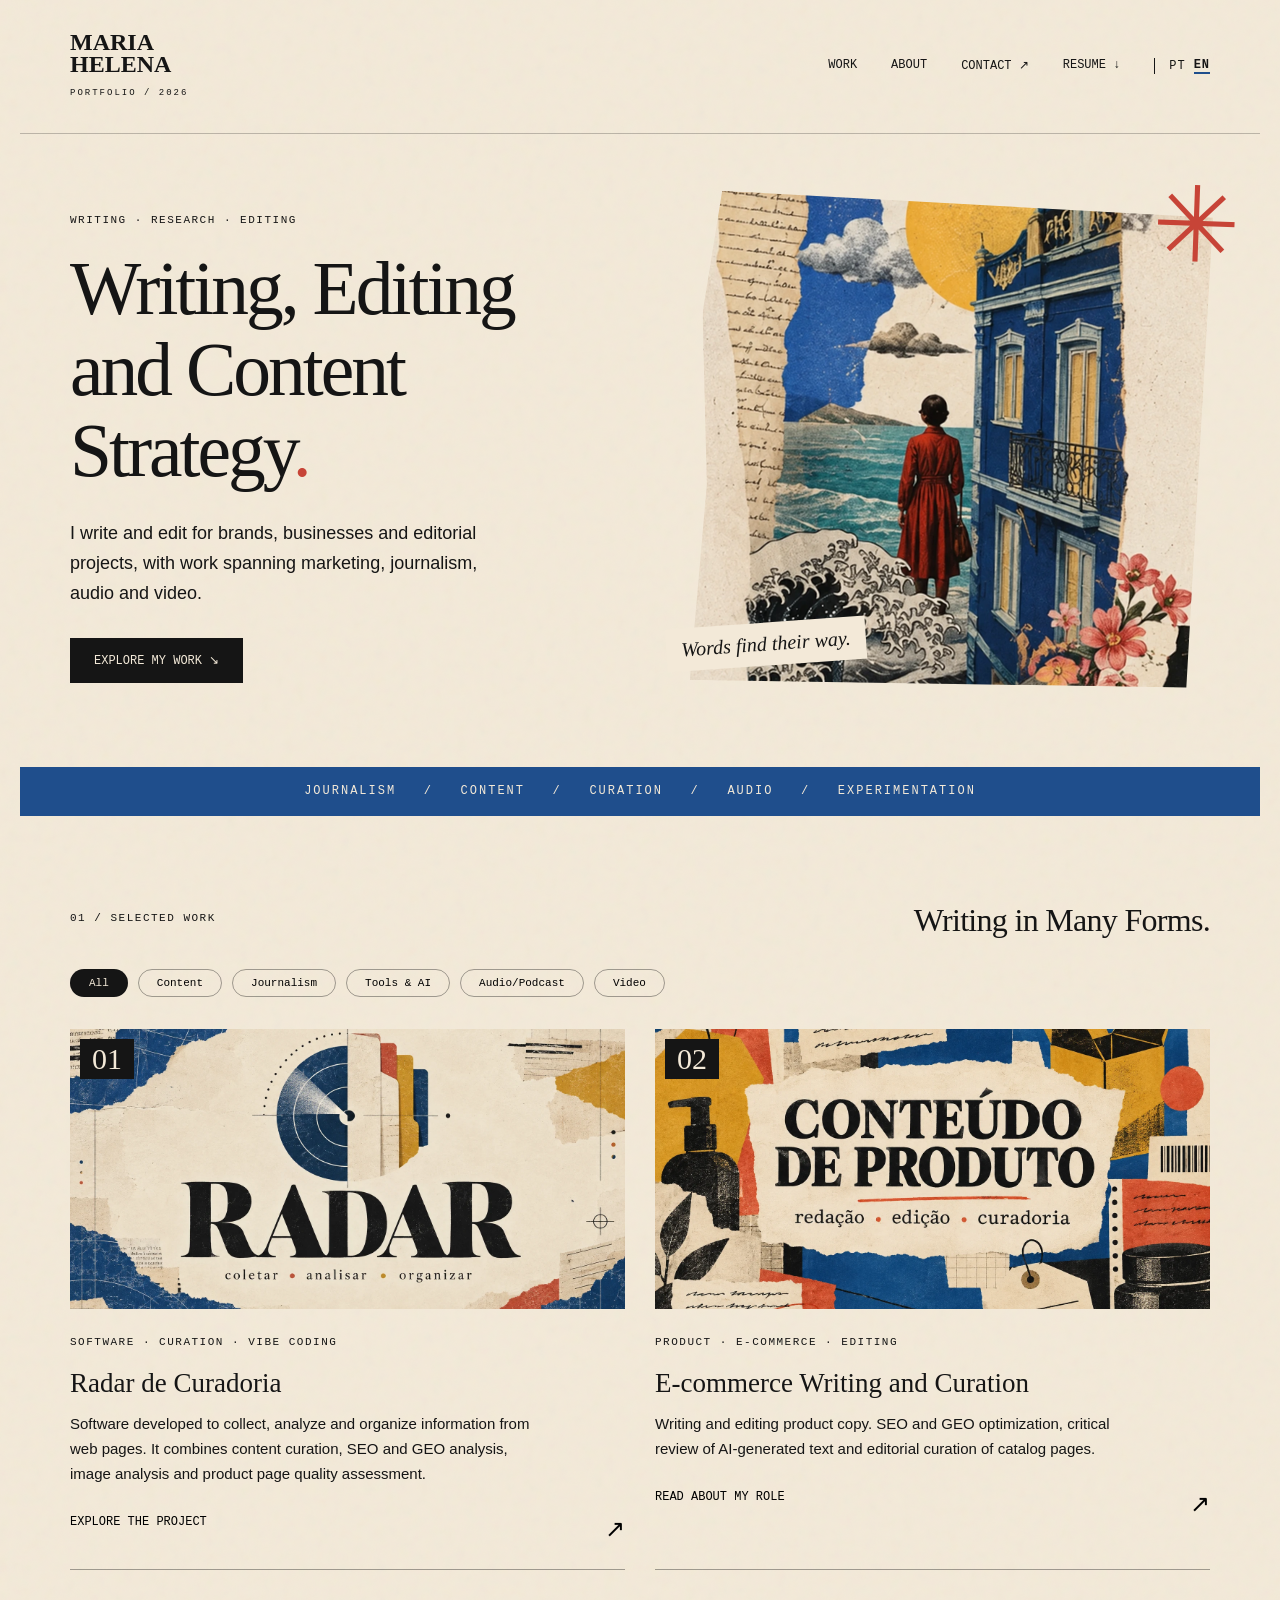
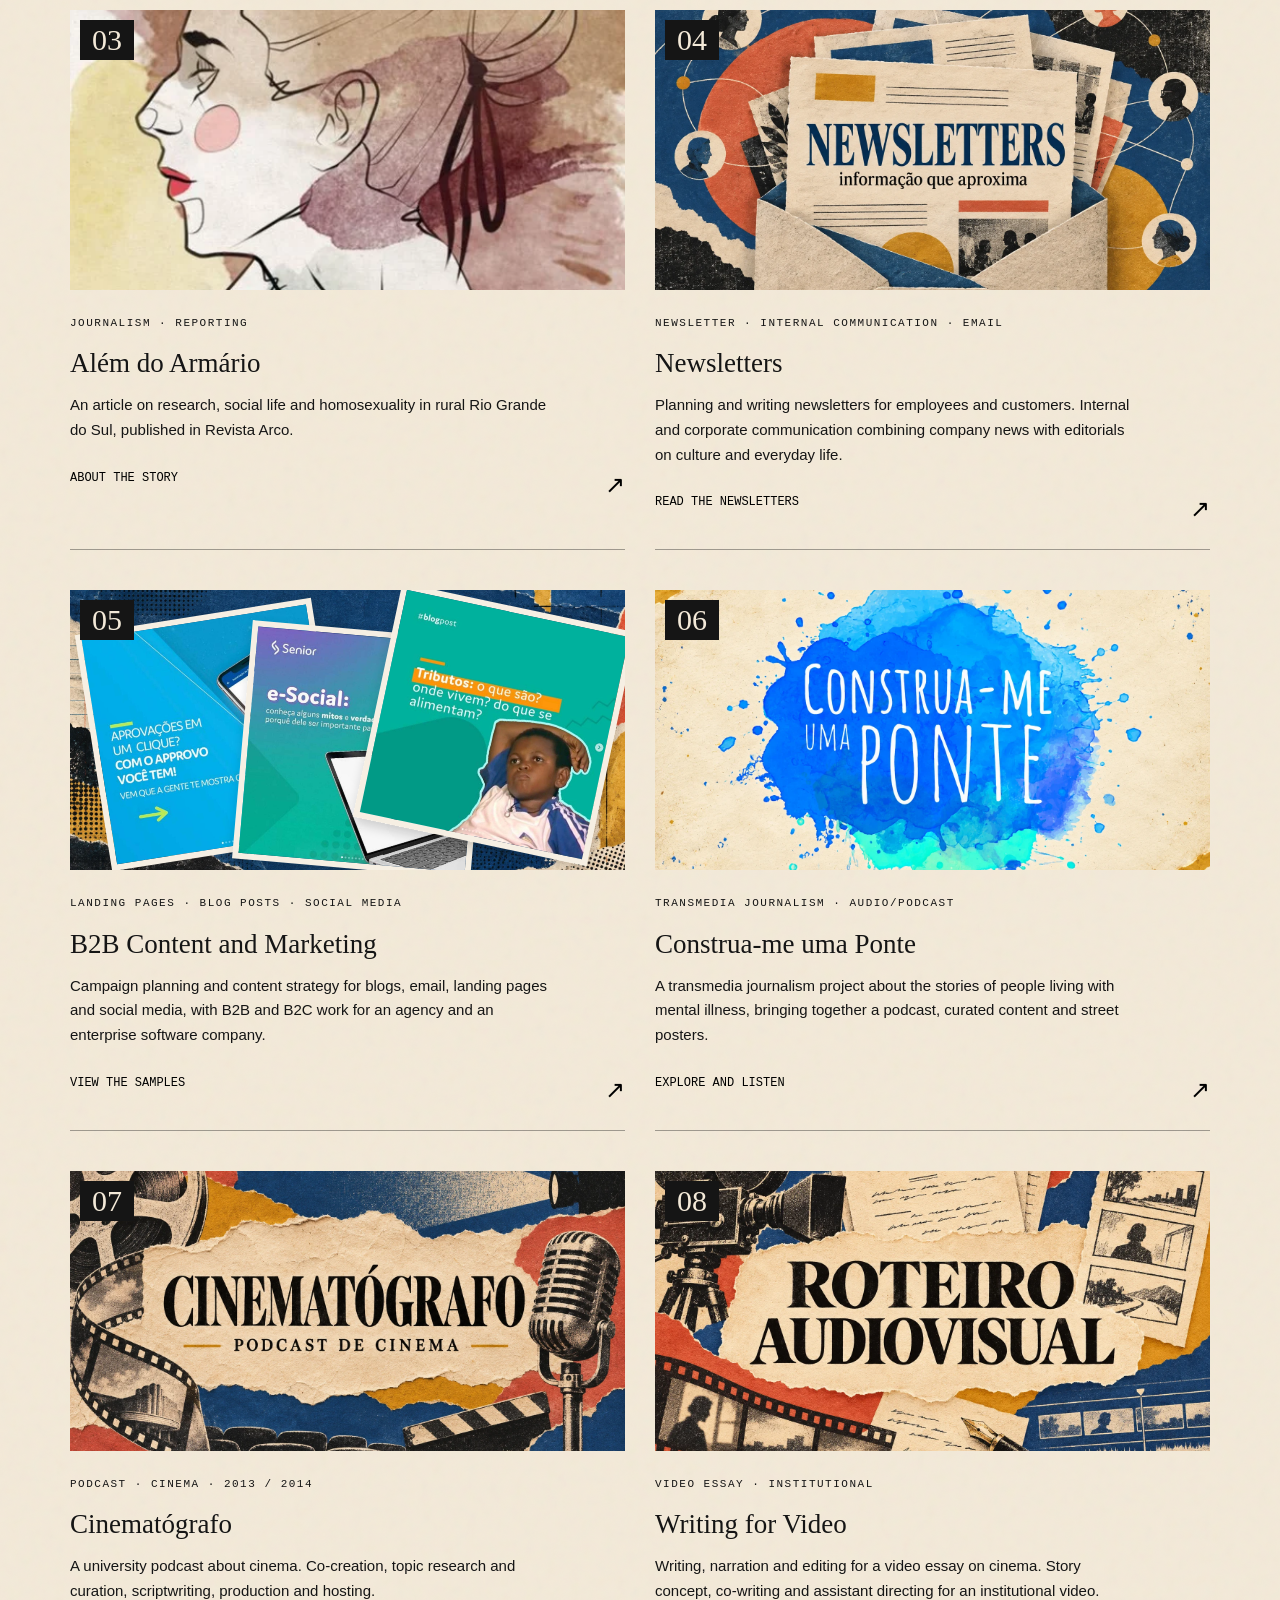
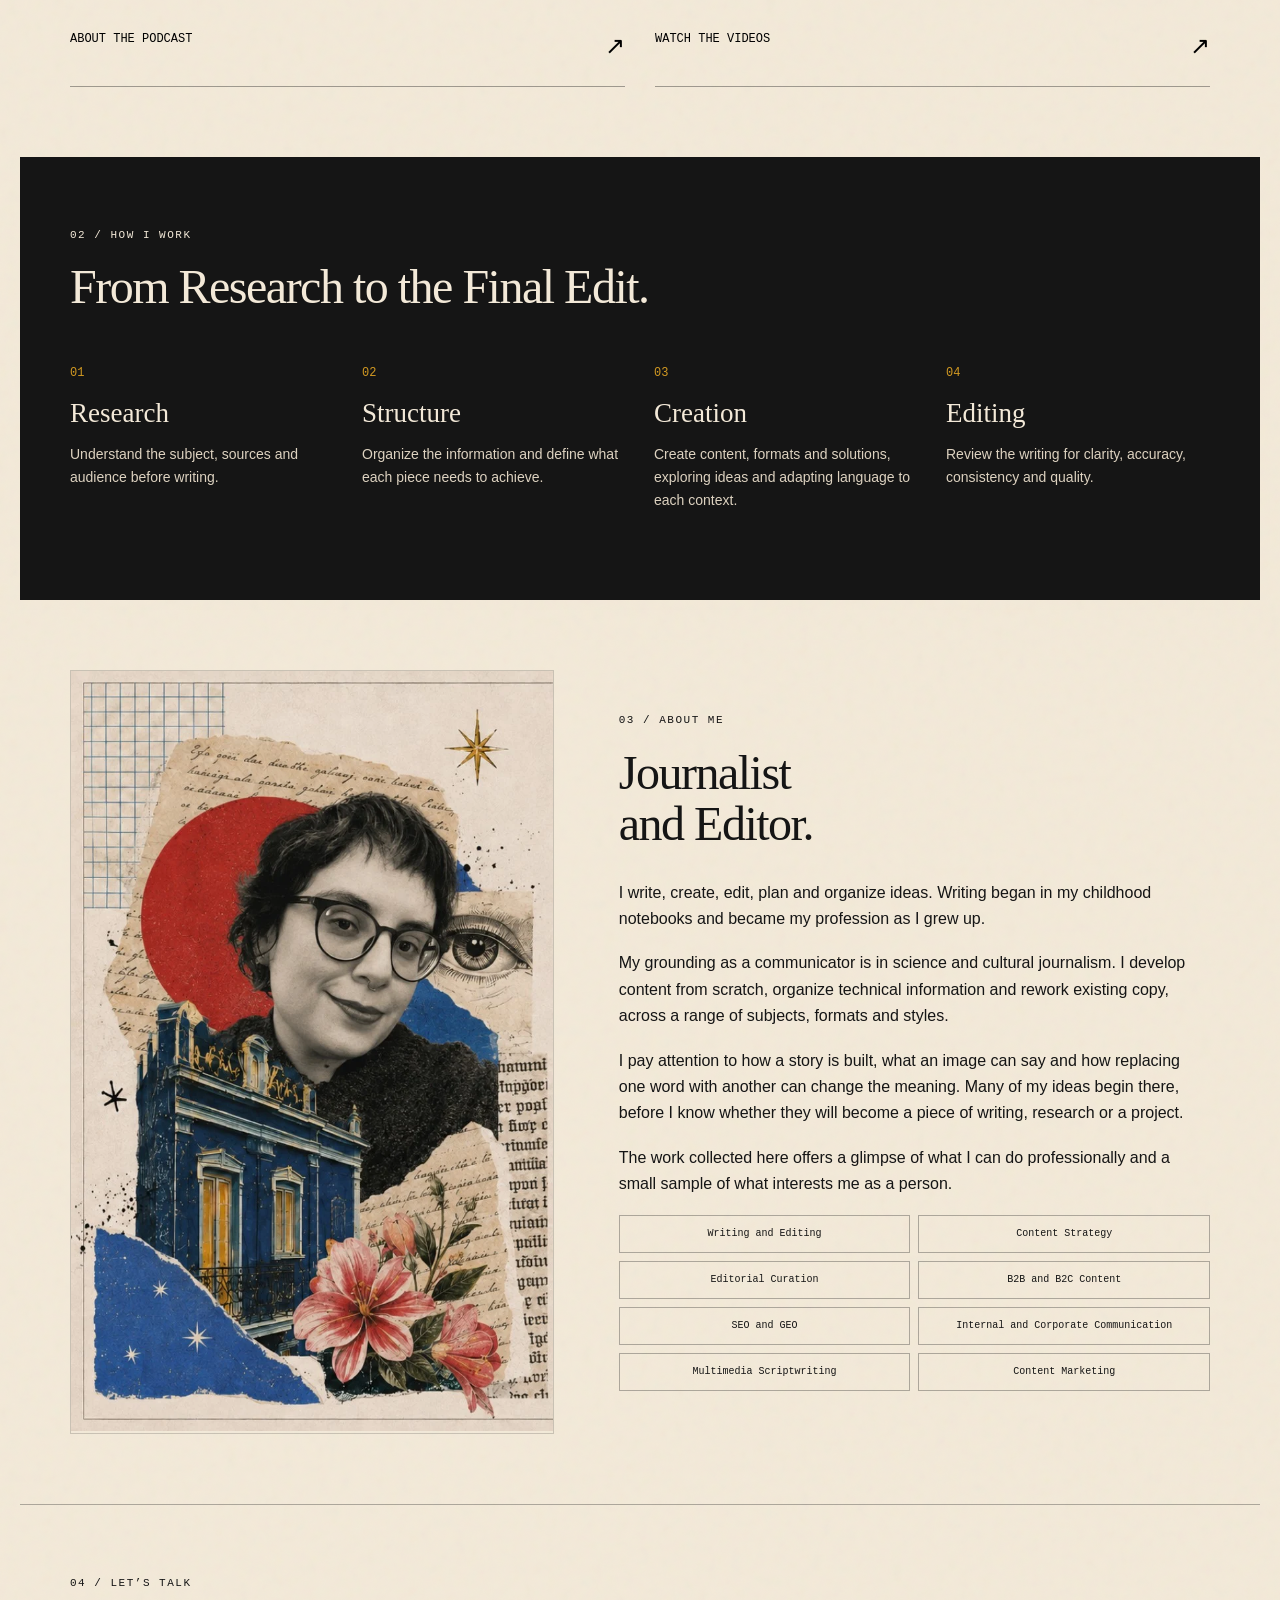
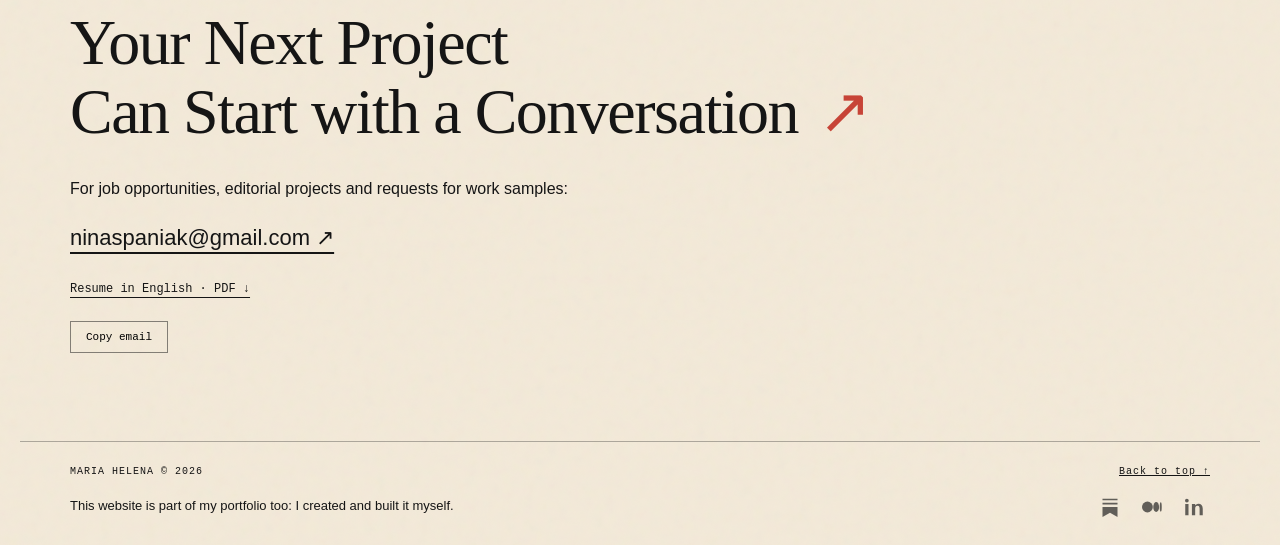
==== commit 96cd7930: "Update portfolio copy, titles and aligned skill tags" ====
--- a/en/index.html
+++ b/en/index.html
@@ -1,8 +1,8 @@
 <!doctype html>
-<html lang="en"><head><meta charset="utf-8"><meta name="viewport" content="width=device-width,initial-scale=1"><meta name="description" content="Maria Helena, writing, editing and content strategy. Journalism, e-commerce, newsletters, audio and AI-assisted tools."><title>Maria Helena | Writing, editing and content strategy</title><link rel="stylesheet" href="../style.css?v=20261116d"></head><body><a class="skip" href="#principal">Skip to content</a><header><a class="name" href="#">MARIA<br>HELENA<span>PORTFOLIO / 2026</span></a><nav aria-label="Main navigation"><a href="#trabalhos">Work</a><a href="#sobre">About</a><a href="#contato">Contact ↗</a><a href="../assets/Maria_Helena_Resume_EN_ATS.pdf?v=20261116" download>Resume ↓</a><span class="languages" aria-label="Language"><a href="/" lang="pt-BR">PT</a><a href="/en/" lang="en" aria-current="page">EN</a></span></nav></header><main id="principal"><section class="hero"><div><p class="eyebrow">WRITING · RESEARCH · EDITING</p><h1>Writing, editing<br>and content<br>strategy<span class="dot">.</span></h1><p class="intro">I write and edit for brands, businesses and editorial projects, with work spanning marketing, journalism, audio and video.</p><a class="button" href="#trabalhos">Explore my work ↘</a></div><figure class="collage"><img src="../assets/colagem-v2.webp" alt="" width="366" height="456"><figcaption>Words find their way.</figcaption><span class="seal" aria-hidden="true">✳</span></figure></section><div class="ticker" aria-hidden="true">JOURNALISM   /   CONTENT   /   CURATION   /   AUDIO   /   EXPERIMENTATION</div><section id="trabalhos"><div class="sectionhead"><p class="eyebrow">01 / SELECTED WORK</p><h2>Writing in many forms.</h2></div><div class="filters" aria-label="Filter projects"><button aria-pressed="true" data-filter="todos">All</button><button aria-pressed="false" data-filter="conteudo">Content</button><button aria-pressed="false" data-filter="jornalismo">Journalism</button><button aria-pressed="false" data-filter="ia">Tools &amp; AI</button><button aria-pressed="false" data-filter="audio">Audio/Podcast</button><button aria-pressed="false" data-filter="audiovisual">Video</button></div><div class="projects">
-<article class="project radar" data-category="ia"><span class="number">01</span><a class="project-cover" data-open-case="radar" href="#radar" aria-label="Explore project: Radar de Curadoria"><div class="art radarbrand"><img src="../assets/radar-identidade-v1.webp" alt="Radar visual identity: a scanning symbol and index cards in a blue and cream editorial collage" width="1536" height="1024"></div></a><p class="eyebrow">SOFTWARE · CURATION · VIBE CODING</p><h3><a class="project-title" data-open-case="radar" href="#radar">Radar de Curadoria</a></h3><p>Independent software for collecting, analyzing and organizing web information. I designed its logic, criteria and four connected modules, and developed it through AI-assisted vibe coding.</p><button class="case" data-case="radar">Explore the project <span>↗</span></button></article>
-<article class="project product" data-category="conteudo ia"><span class="number">02</span><a class="project-cover" data-open-case="produto" href="#case-produto" aria-label="Explore project: Product content and editorial quality"><div class="art imagecover"><img src="../assets/capa-produto-v1.webp" alt="Editorial collage cover for product content, writing, editing and curation" width="1536" height="1024"></div></a><p class="eyebrow">PRODUCT · E-COMMERCE · EDITING</p><h3><a class="project-title" data-open-case="produto" href="#case-produto">Product content and editorial quality</a></h3><p>E-commerce writing and editing, SEO and GEO optimization, and critical review of AI-generated copy. Editorial care across product descriptions, benefits and usage instructions.</p><button class="case" data-case="produto">Read about my role <span>↗</span></button></article>
+<html lang="en"><head><meta charset="utf-8"><meta name="viewport" content="width=device-width,initial-scale=1"><meta name="description" content="Maria Helena, writing, editing and content strategy. Journalism, e-commerce, newsletters, audio and AI-assisted tools."><title>Maria Helena | Writing, editing and content strategy</title><link rel="stylesheet" href="../style.css?v=20261117-approved"></head><body><a class="skip" href="#principal">Skip to content</a><header><a class="name" href="#">MARIA<br>HELENA<span>PORTFOLIO / 2026</span></a><nav aria-label="Main navigation"><a href="#trabalhos">Work</a><a href="#sobre">About</a><a href="#contato">Contact ↗</a><a href="../assets/Maria_Helena_Resume_EN_ATS.pdf?v=20261116" download>Resume ↓</a><span class="languages" aria-label="Language"><a href="/" lang="pt-BR">PT</a><a href="/en/" lang="en" aria-current="page">EN</a></span></nav></header><main id="principal"><section class="hero"><div><p class="eyebrow">WRITING · RESEARCH · EDITING</p><h1>Writing, Editing<br>and Content<br>Strategy<span class="dot">.</span></h1><p class="intro">I write and edit for brands, businesses and editorial projects, with work spanning marketing, journalism, audio and video.</p><a class="button" href="#trabalhos">Explore my work ↘</a></div><figure class="collage"><img src="../assets/colagem-v2.webp" alt="" width="366" height="456"><figcaption>Words find their way.</figcaption><span class="seal" aria-hidden="true">✳</span></figure></section><div class="ticker" aria-hidden="true">JOURNALISM   /   CONTENT   /   CURATION   /   AUDIO   /   EXPERIMENTATION</div><section id="trabalhos"><div class="sectionhead"><p class="eyebrow">01 / SELECTED WORK</p><h2>Writing in Many Forms.</h2></div><div class="filters" aria-label="Filter projects"><button aria-pressed="true" data-filter="todos">All</button><button aria-pressed="false" data-filter="conteudo">Content</button><button aria-pressed="false" data-filter="jornalismo">Journalism</button><button aria-pressed="false" data-filter="ia">Tools &amp; AI</button><button aria-pressed="false" data-filter="audio">Audio/Podcast</button><button aria-pressed="false" data-filter="audiovisual">Video</button></div><div class="projects">
+<article class="project radar" data-category="ia"><span class="number">01</span><a class="project-cover" data-open-case="radar" href="#radar" aria-label="Explore project: Radar de Curadoria"><div class="art radarbrand"><img src="../assets/radar-identidade-v1.webp" alt="Radar visual identity: a scanning symbol and index cards in a blue and cream editorial collage" width="1536" height="1024"></div></a><p class="eyebrow">SOFTWARE · CURATION · VIBE CODING</p><h3><a class="project-title" data-open-case="radar" href="#radar">Radar de Curadoria</a></h3><p>Software developed to collect, analyze and organize information from web pages. It combines content curation, SEO and GEO analysis, image analysis and product page quality assessment.</p><button class="case" data-case="radar">Explore the project <span>↗</span></button></article>
+<article class="project product" data-category="conteudo ia"><span class="number">02</span><a class="project-cover" data-open-case="produto" href="#case-produto" aria-label="Explore project: E-commerce Writing and Curation"><div class="art imagecover"><img src="../assets/capa-produto-v1.webp" alt="Editorial collage cover for product content, writing, editing and curation" width="1536" height="1024"></div></a><p class="eyebrow">PRODUCT · E-COMMERCE · EDITING</p><h3><a class="project-title" data-open-case="produto" href="#case-produto">E-commerce Writing and Curation</a></h3><p>Writing and editing product copy. SEO and GEO optimization, critical review of AI-generated text and editorial curation of catalog pages.</p><button class="case" data-case="produto">Read about my role <span>↗</span></button></article>
 <article class="project journalism" data-category="jornalismo"><span class="number">03</span><a class="project-cover" data-open-case="reportagem" href="#case-reportagem" aria-label="Explore project: Além do Armário"><div class="art journalismart"><img src="../assets/ilustracao-alem-do-armario.webp" alt="Watercolor illustration from the Além do Armário article" width="528" height="627"></div></a><p class="eyebrow">JOURNALISM · REPORTING</p><h3><a class="project-title" data-open-case="reportagem" href="#case-reportagem">Além do Armário</a></h3><p>An article on research, social life and homosexuality in rural Rio Grande do Sul, published in Revista Arco.</p><button class="case" data-case="reportagem">About the story <span>↗</span></button></article>
-<article class="project newsletter" data-category="conteudo"><span class="number">04</span><a class="project-cover" data-open-case="newsletter" href="#case-newsletter" aria-label="Explore project: Editorial newsletters"><div class="art imagecover"><img src="../assets/capa-newsletters-v1.webp" alt="Editorial collage of letters and connections between people for the newsletter project" width="1536" height="1024"></div></a><p class="eyebrow">NEWSLETTER · INTERNAL COMMUNICATION · EMAIL</p><h3><a class="project-title" data-open-case="newsletter" href="#case-newsletter">Editorial newsletters</a></h3><p>My idea to bring technical documentation to a wider audience grew into a space for communication and connection during the pandemic.</p><button class="case" data-case="newsletter">Read the newsletters <span>↗</span></button></article>
-<article class="project b2b" data-category="conteudo"><span class="number">05</span><a class="project-cover" data-open-case="b2b" href="#case-b2b" aria-label="Explore project: B2B content and marketing"><div class="art postcollage" aria-label="Collage of social media posts"><img class="postpiece postone" src="../assets/post-0.jpg" alt="Post about Approvo"><img class="postpiece posttwo" src="../assets/post-1.jpg" alt="Post about eSocial myths and facts"><img class="postpiece postthree" src="../assets/post-2.jpg" alt="Post about taxes"></div></a><p class="eyebrow">LANDING PAGES · BLOG POSTS · SOCIAL MEDIA</p><h3><a class="project-title" data-open-case="b2b" href="#case-b2b">B2B content and marketing</a></h3><p>Campaign planning and content strategy for blogs, email, landing pages and social media, with B2B and B2C work for an agency and an enterprise software company.</p><button class="case" data-case="b2b">View the samples <span>↗</span></button></article>
-<article class="project audio" data-category="audio jornalismo"><span class="number">06</span><a class="project-cover" data-open-case="audio" href="#case-audio" aria-label="Explore project: Construa-me uma Ponte"><div class="art audioart"><img src="../assets/construa-me-uma-ponte-retangular-v3.webp" alt="Original visual identity of Construa-me Uma Ponte: blue and turquoise watercolor with white lettering" width="1080" height="1080"></div></a><p class="eyebrow">TRANSMEDIA JOURNALISM · AUDIO/PODCAST</p><h3><a class="project-title" data-open-case="audio" href="#case-audio">Construa-me uma Ponte</a></h3><p>A transmedia journalism project about the stories of people living with mental illness, bringing together a podcast, curated content and street posters.</p><button class="case" data-case="audio">Explore and listen <span>↗</span></button></article><article class="project cinematografo" data-category="audio jornalismo"><span class="number">07</span><a class="project-cover" data-open-case="cinematografo" href="#case-cinematografo" aria-label="Explore project: Cinematógrafo"><div class="art imagecover"><img src="../assets/capa-cinematografo-v2.webp" alt="Cinematógrafo: editorial collage with film, a projector and a microphone" width="1536" height="1024"></div></a><p class="eyebrow">PODCAST · CINEMA · 2013 / 2014</p><h3><a class="project-title" data-open-case="cinematografo" href="#case-cinematografo">Cinematógrafo</a></h3><p>A university cinema podcast I co-created and produced in 2013 and 2014, researching topics, writing scripts and co-hosting episodes. My first experience making a podcast.</p><button class="case" data-case="cinematografo">About the podcast <span>↗</span></button></article><article class="project facos" data-category="audiovisual"><span class="number">08</span><a class="project-cover" data-open-case="facos" href="#case-facos" aria-label="Explore project: Writing for video"><div class="art imagecover"><img src="../assets/capa-roteiro-audiovisual-v1.webp" alt="Editorial collage for screenwriting, with a film camera, script pages, storyboards and film strips" width="1536" height="1024"></div></a><p class="eyebrow">VIDEO ESSAY · INSTITUTIONAL</p><h3><a class="project-title" data-open-case="facos" href="#case-facos">Writing for video</a></h3><p>A video essay on No Portal da Eternidade and an institutional video for FACOS / UFSM. Two examples of writing for video, spanning film criticism and institutional communication.</p><button class="case" data-case="facos">Watch the videos <span>↗</span></button></article></div></section><section class="method"><p class="eyebrow">02 / HOW I WORK</p><h2>From research to the final edit.</h2><div class="steps"><div><span>01</span><h3>Research</h3><p>Understand the subject, sources and audience before writing.</p></div><div><span>02</span><h3>Structure</h3><p>Organize the information and define what each piece needs to achieve.</p></div><div><span>03</span><h3>Creation</h3><p>Create content, formats and solutions, exploring ideas and adapting language to each context.</p></div><div><span>04</span><h3>Editing</h3><p>Review the writing for clarity, accuracy, consistency and quality.</p></div></div></section><section id="sobre" class="about"><div class="aboutportrait"><img src="../assets/sobre-nina-colagem.webp" alt="Photo of Maria Helena in an editorial collage with paper, architecture and flowers"></div><div><p class="eyebrow">03 / ABOUT ME</p><h2>Journalist<br>and editor.</h2><p>I write, create, edit, plan and organize ideas to turn information into clear, relevant and accessible content. As a journalist, I have worked in writing, editing and content strategy for brands, technology companies and e-commerce. My work brings together research, creativity and analysis across B2B and B2C communication, SEO, corporate communication, reporting and scripts for radio, podcasts and video.</p><p>My grounding in science and cultural journalism comes from Revista Arco and Rádio Universidade at UFSM. My work in cinema includes Cinematógrafo, a university podcast I co-created in 2013, and writing for video. These experiences sit alongside my work in marketing, internal communication and technical documentation, and the five years I spent writing and editing at Beleza na Web, part of Grupo Boticário, from August 2021 to November 2026.</p><p>I hold a Journalism degree from UFSM and a postgraduate specialization in Brazilian Literature from UFRGS. My independent projects include Construa-me uma Ponte, a transmedia journalism project, and Radar de Curadoria, software I conceived and developed through AI-assisted vibe coding.</p><div class="tags"><span>Writing &amp; editing</span><span>B2B &amp; B2C</span><span>SEO &amp; GEO</span><span>Internal communication</span><span>Audio &amp; video</span><span>Vibe coding</span></div></div></section><section id="contato" class="contact"><p class="eyebrow">04 / LET’S TALK</p><h2>Your next project<br>can start with a conversation<span>↗</span></h2><p>For job opportunities, editorial projects and requests for work samples:</p><a href="mailto:ninaspaniak@gmail.com">ninaspaniak@gmail.com ↗</a><div class="contactlinks"><a href="https://www.linkedin.com/in/ninahelenamaria/" target="_blank" rel="noopener noreferrer">LinkedIn ↗</a><a href="../assets/Maria_Helena_Resume_EN_ATS.pdf?v=20261116" download>Resume in English · PDF ↓</a></div><button id="copy" type="button">Copy email</button><p id="copy-status" role="status"></p></section></main><footer><span>MARIA HELENA © 2026</span><a href="#">Back to top ↑</a><p class="site-credit">This website is part of my portfolio too: I created and built it myself.</p></footer><dialog id="case-dialog" aria-labelledby="dialog-title"><button class="close" aria-label="Close case study">✕</button><p class="eyebrow" id="dialog-label"></p><h2 id="dialog-title"></h2><div id="dialog-body"></div><a class="button" href="mailto:ninaspaniak@gmail.com?subject=Portfolio">Discuss a project ↗</a></dialog><script src="app.js?v=20261116b"></script><script src="../radar-case.js?v=20261116b"></script></body></html>
+<article class="project newsletter" data-category="conteudo"><span class="number">04</span><a class="project-cover" data-open-case="newsletter" href="#case-newsletter" aria-label="Explore project: Newsletters"><div class="art imagecover"><img src="../assets/capa-newsletters-v1.webp" alt="Editorial collage of letters and connections between people for the newsletter project" width="1536" height="1024"></div></a><p class="eyebrow">NEWSLETTER · INTERNAL COMMUNICATION · EMAIL</p><h3><a class="project-title" data-open-case="newsletter" href="#case-newsletter">Newsletters</a></h3><p>Planning and writing newsletters for employees and customers. Internal and corporate communication combining company news with editorials on culture and everyday life.</p><button class="case" data-case="newsletter">Read the newsletters <span>↗</span></button></article>
+<article class="project b2b" data-category="conteudo"><span class="number">05</span><a class="project-cover" data-open-case="b2b" href="#case-b2b" aria-label="Explore project: B2B content and marketing"><div class="art postcollage" aria-label="Collage of social media posts"><img class="postpiece postone" src="../assets/post-0.jpg" alt="Post about Approvo"><img class="postpiece posttwo" src="../assets/post-1.jpg" alt="Post about eSocial myths and facts"><img class="postpiece postthree" src="../assets/post-2.jpg" alt="Post about taxes"></div></a><p class="eyebrow">LANDING PAGES · BLOG POSTS · SOCIAL MEDIA</p><h3><a class="project-title" data-open-case="b2b" href="#case-b2b">B2B Content and Marketing</a></h3><p>Campaign planning and content strategy for blogs, email, landing pages and social media, with B2B and B2C work for an agency and an enterprise software company.</p><button class="case" data-case="b2b">View the samples <span>↗</span></button></article>
+<article class="project audio" data-category="audio jornalismo"><span class="number">06</span><a class="project-cover" data-open-case="audio" href="#case-audio" aria-label="Explore project: Construa-me uma Ponte"><div class="art audioart"><img src="../assets/construa-me-uma-ponte-retangular-v3.webp" alt="Original visual identity of Construa-me uma Ponte: blue and turquoise watercolor with white lettering" width="1080" height="1080"></div></a><p class="eyebrow">TRANSMEDIA JOURNALISM · AUDIO/PODCAST</p><h3><a class="project-title" data-open-case="audio" href="#case-audio">Construa-me uma Ponte</a></h3><p>A transmedia journalism project about the stories of people living with mental illness, bringing together a podcast, curated content and street posters.</p><button class="case" data-case="audio">Explore and listen <span>↗</span></button></article><article class="project cinematografo" data-category="audio jornalismo"><span class="number">07</span><a class="project-cover" data-open-case="cinematografo" href="#case-cinematografo" aria-label="Explore project: Cinematógrafo"><div class="art imagecover"><img src="../assets/capa-cinematografo-v2.webp" alt="Cinematógrafo: editorial collage with film, a projector and a microphone" width="1536" height="1024"></div></a><p class="eyebrow">PODCAST · CINEMA · 2013 / 2014</p><h3><a class="project-title" data-open-case="cinematografo" href="#case-cinematografo">Cinematógrafo</a></h3><p>A university podcast about cinema. Co-creation, topic research and curation, scriptwriting, production and hosting.</p><button class="case" data-case="cinematografo">About the podcast <span>↗</span></button></article><article class="project facos" data-category="audiovisual"><span class="number">08</span><a class="project-cover" data-open-case="facos" href="#case-facos" aria-label="Explore project: Writing for Video"><div class="art imagecover"><img src="../assets/capa-roteiro-audiovisual-v1.webp" alt="Editorial collage for screenwriting, with a film camera, script pages, storyboards and film strips" width="1536" height="1024"></div></a><p class="eyebrow">VIDEO ESSAY · INSTITUTIONAL</p><h3><a class="project-title" data-open-case="facos" href="#case-facos">Writing for Video</a></h3><p>Writing, narration and editing for a video essay on cinema. Story concept, co-writing and assistant directing for an institutional video.</p><button class="case" data-case="facos">Watch the videos <span>↗</span></button></article></div></section><section class="method"><p class="eyebrow">02 / HOW I WORK</p><h2>From Research to the Final Edit.</h2><div class="steps"><div><span>01</span><h3>Research</h3><p>Understand the subject, sources and audience before writing.</p></div><div><span>02</span><h3>Structure</h3><p>Organize the information and define what each piece needs to achieve.</p></div><div><span>03</span><h3>Creation</h3><p>Create content, formats and solutions, exploring ideas and adapting language to each context.</p></div><div><span>04</span><h3>Editing</h3><p>Review the writing for clarity, accuracy, consistency and quality.</p></div></div></section><section id="sobre" class="about"><div class="aboutportrait"><img src="../assets/sobre-nina-colagem.webp" alt="Photo of Maria Helena in an editorial collage with paper, architecture and flowers"></div><div><p class="eyebrow">03 / ABOUT ME</p><h2>Journalist<br>and Editor.</h2><p>I write, create, edit, plan and organize ideas. Writing began in my childhood notebooks and became my profession as I grew up.</p><p>My grounding as a communicator is in science and cultural journalism. I develop content from scratch, organize technical information and rework existing copy, across a range of subjects, formats and styles.</p><p>I pay attention to how a story is built, what an image can say and how replacing one word with another can change the meaning. Many of my ideas begin there, before I know whether they will become a piece of writing, research or a project.</p><p>The work collected here offers a glimpse of what I can do professionally and a small sample of what interests me as a person.</p><div class="tags about-tags" aria-label="Areas of work"><span>Writing and Editing</span><span>Content Strategy</span><span>Editorial Curation</span><span>B2B and B2C Content</span><span>SEO and GEO</span><span>Internal and Corporate Communication</span><span>Multimedia Scriptwriting</span><span>Content Marketing</span></div></div></section><section id="contato" class="contact"><p class="eyebrow">04 / LET’S TALK</p><h2>Your Next Project<br>Can Start with a Conversation<span>↗</span></h2><p>For job opportunities, editorial projects and requests for work samples:</p><a href="mailto:ninaspaniak@gmail.com">ninaspaniak@gmail.com ↗</a><div class="contactlinks"><a href="../assets/Maria_Helena_Resume_EN_ATS.pdf?v=20261116" download>Resume in English · PDF ↓</a></div><button id="copy" type="button">Copy email</button><p id="copy-status" role="status"></p></section></main><footer><span>MARIA HELENA © 2026</span><a href="#">Back to top ↑</a><div class="footer-bottom"><p class="site-credit">This website is part of my portfolio too: I created and built it myself.</p><nav class="footer-socials" aria-label="Publications and social profiles"><a href="https://zafimeira.substack.com/" target="_blank" rel="noopener noreferrer" aria-label="Substack (opens in a new tab)" title="Substack"><svg xmlns="http://www.w3.org/2000/svg" viewbox="0 0 24 24" width="20" height="20" fill="currentColor" aria-hidden="true" focusable="false"><path d="M3 2h18v2H3zm0 5h18v2H3zm0 5h18v12l-9-5.2L3 24z"></path></svg></a><a href="https://medium.com/@zafimeira" target="_blank" rel="noopener noreferrer" aria-label="Medium (opens in a new tab)" title="Medium"><svg xmlns="http://www.w3.org/2000/svg" viewbox="0 0 24 24" width="20" height="20" fill="currentColor" aria-hidden="true" focusable="false"><circle cx="6.5" cy="12" r="6.5"></circle><ellipse cx="17" cy="12" rx="3.5" ry="6.1"></ellipse><ellipse cx="22.5" cy="12" rx="1.2" ry="5.6"></ellipse></svg></a><a href="https://www.linkedin.com/in/ninahelenamaria/" target="_blank" rel="noopener noreferrer" aria-label="LinkedIn (opens in a new tab)" title="LinkedIn"><svg xmlns="http://www.w3.org/2000/svg" viewbox="0 0 24 24" width="20" height="20" fill="currentColor" aria-hidden="true" focusable="false"><path d="M5.4 8.3H1.5V22h3.9zM3.45 2a2.25 2.25 0 1 0 0 4.5 2.25 2.25 0 0 0 0-4.5zM22.5 14.15c0-4.12-2.2-6.05-5.12-6.05-2.35 0-3.4 1.3-3.98 2.2v-2H9.5V22h3.9v-7.6c0-2 .38-3.94 2.86-3.94 2.44 0 2.47 2.3 2.47 4.07V22h3.77z"></path></svg></a></nav></div></footer><dialog id="case-dialog" aria-labelledby="dialog-title"><button class="close" aria-label="Close case study">✕</button><p class="eyebrow" id="dialog-label"></p><h2 id="dialog-title"></h2><div id="dialog-body"></div><a class="button" href="mailto:ninaspaniak@gmail.com?subject=Portfolio">Discuss a project ↗</a></dialog><script src="app.js?v=20261117-approved"></script><script src="../radar-case.js?v=20261117-approved"></script></body></html>
--- a/style.css
+++ b/style.css
@@ -31,3 +31,9 @@
 
 /* Film essay leads the audiovisual selection; the institutional piece follows. */
 .audiovisual-cover{padding:0;background:var(--blue);isolation:isolate}.audiovisual-cover img{display:block;width:100%;height:100%;object-fit:cover}.video-cover-label{position:absolute;bottom:24px;left:24px;right:24px;max-width:max-content;background:var(--cream);color:var(--ink);padding:12px 18px;font:30px/1.15 Georgia,serif;transform:rotate(-2deg);box-shadow:3px 4px 0 #15151530}.video-feature>.piece-link{align-items:flex-start}.video-feature>h3{font-size:30px!important;line-height:1.2}.video-secondary{margin-top:42px;padding:26px;background:#1f4e8c09;border-top:2px solid var(--blue)}.video-secondary .video-frame{max-width:560px;margin-left:auto;margin-right:auto}.video-secondary>h3{margin-top:12px!important}@media(max-width:750px){.video-cover-label{font-size:25px;bottom:18px;left:18px;right:18px}.video-secondary{padding:20px 16px}.video-feature>h3{font-size:26px!important}}
+
+/* Quiet publication and social links in the footer. */
+.footer-bottom{display:flex;align-items:center;justify-content:space-between;gap:24px;flex-basis:100%}.footer-bottom .site-credit{flex:1;margin:0}.footer-socials{display:flex;align-items:center;gap:10px;flex-shrink:0;max-width:none}.footer-socials a{display:inline-flex;align-items:center;justify-content:center;width:32px;height:32px;padding:6px;color:var(--ink);opacity:.65;text-decoration:none;transition:color .15s,opacity .15s}.footer-socials a:hover,.footer-socials a:focus-visible{color:var(--blue);opacity:1}.footer-socials svg{display:block;width:20px;height:20px}@media(max-width:750px){.footer-bottom{align-items:flex-start;flex-direction:column;gap:12px}.footer-socials{justify-content:flex-start;gap:12px}.footer-socials a:first-child{margin-left:-6px}}@media(prefers-reduced-motion:reduce){.footer-socials a{transition:none}}
+
+/* Compact work heading and a balanced eight-item skills grid. */
+#trabalhos .sectionhead h2{font-size:32px;line-height:1.15;letter-spacing:-.7px}.about-tags{display:grid;grid-template-columns:repeat(2,minmax(0,1fr));gap:8px}.about-tags span{display:flex;align-items:center;justify-content:center;min-width:0;min-height:38px;text-align:center;line-height:1.4;padding:8px 10px;white-space:normal;overflow-wrap:break-word}@media(max-width:750px){#trabalhos .sectionhead h2{font-size:28px}.about-tags span{min-height:40px}}
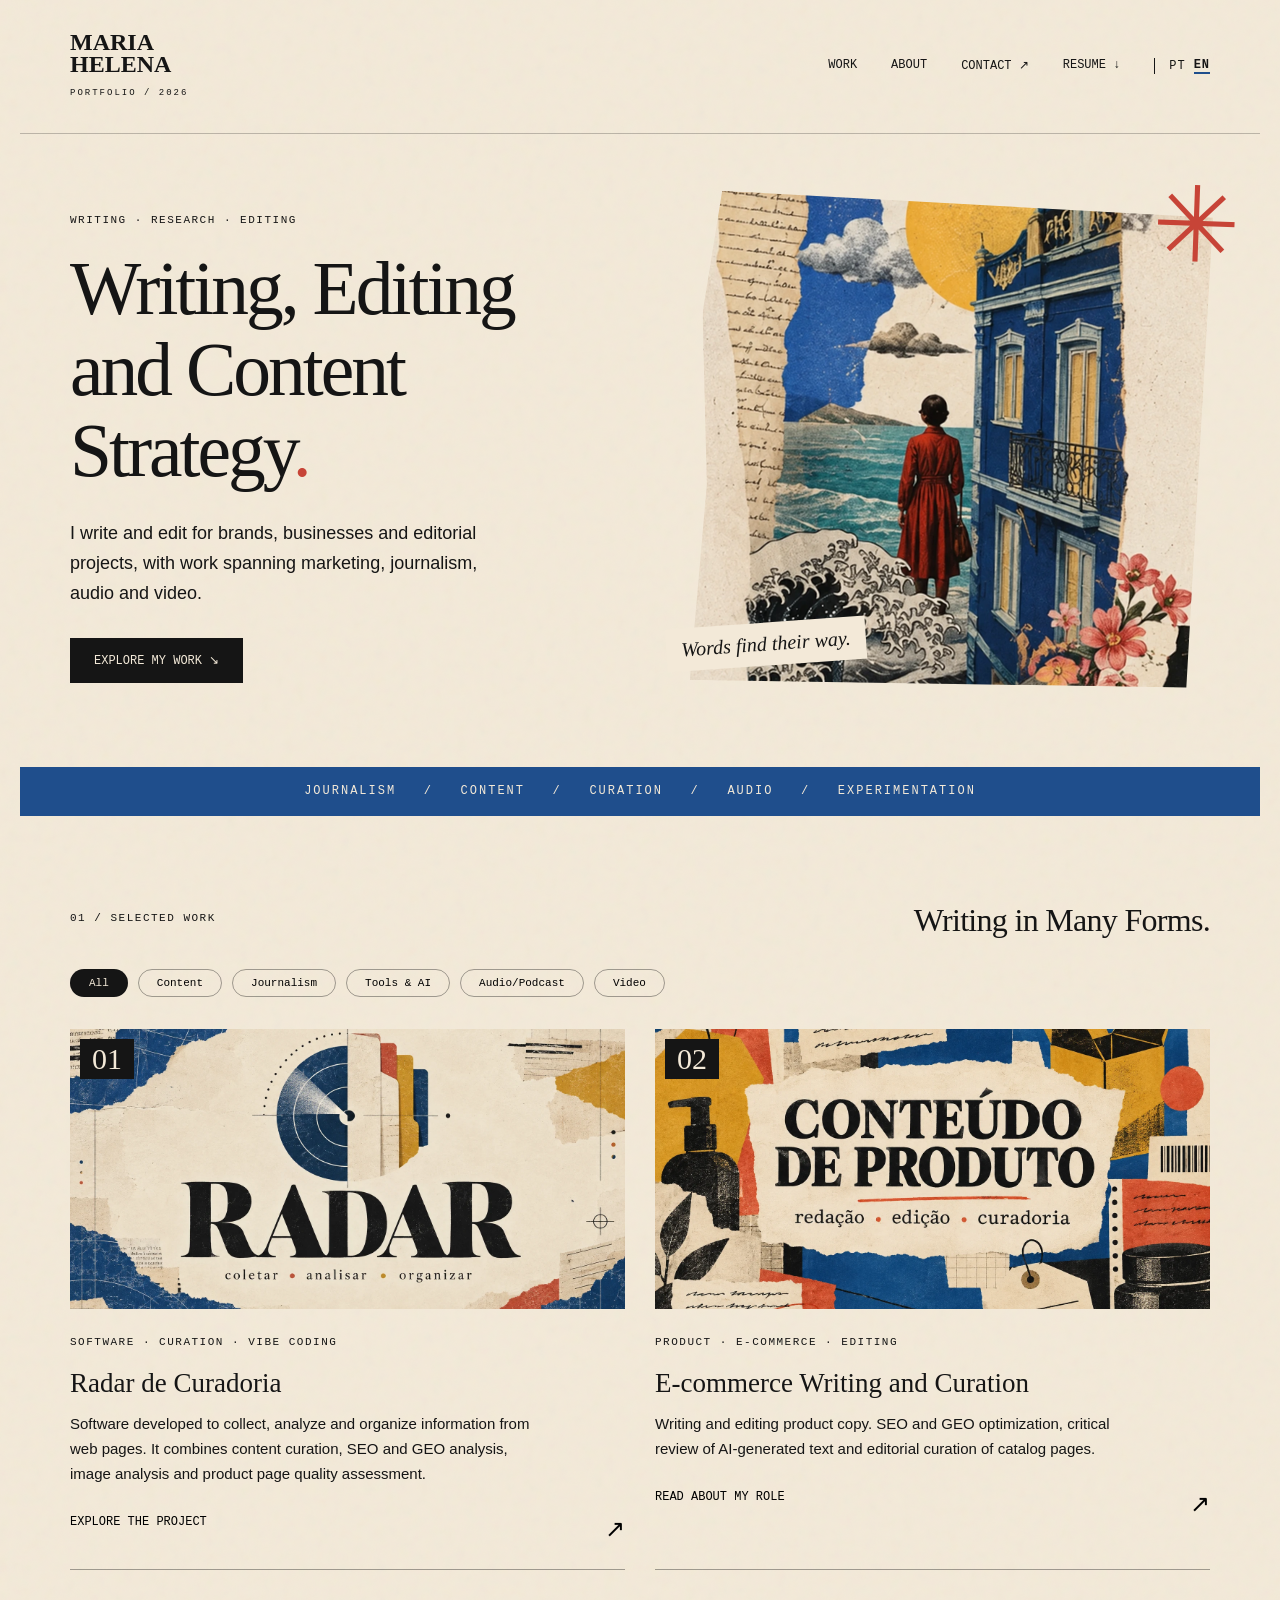
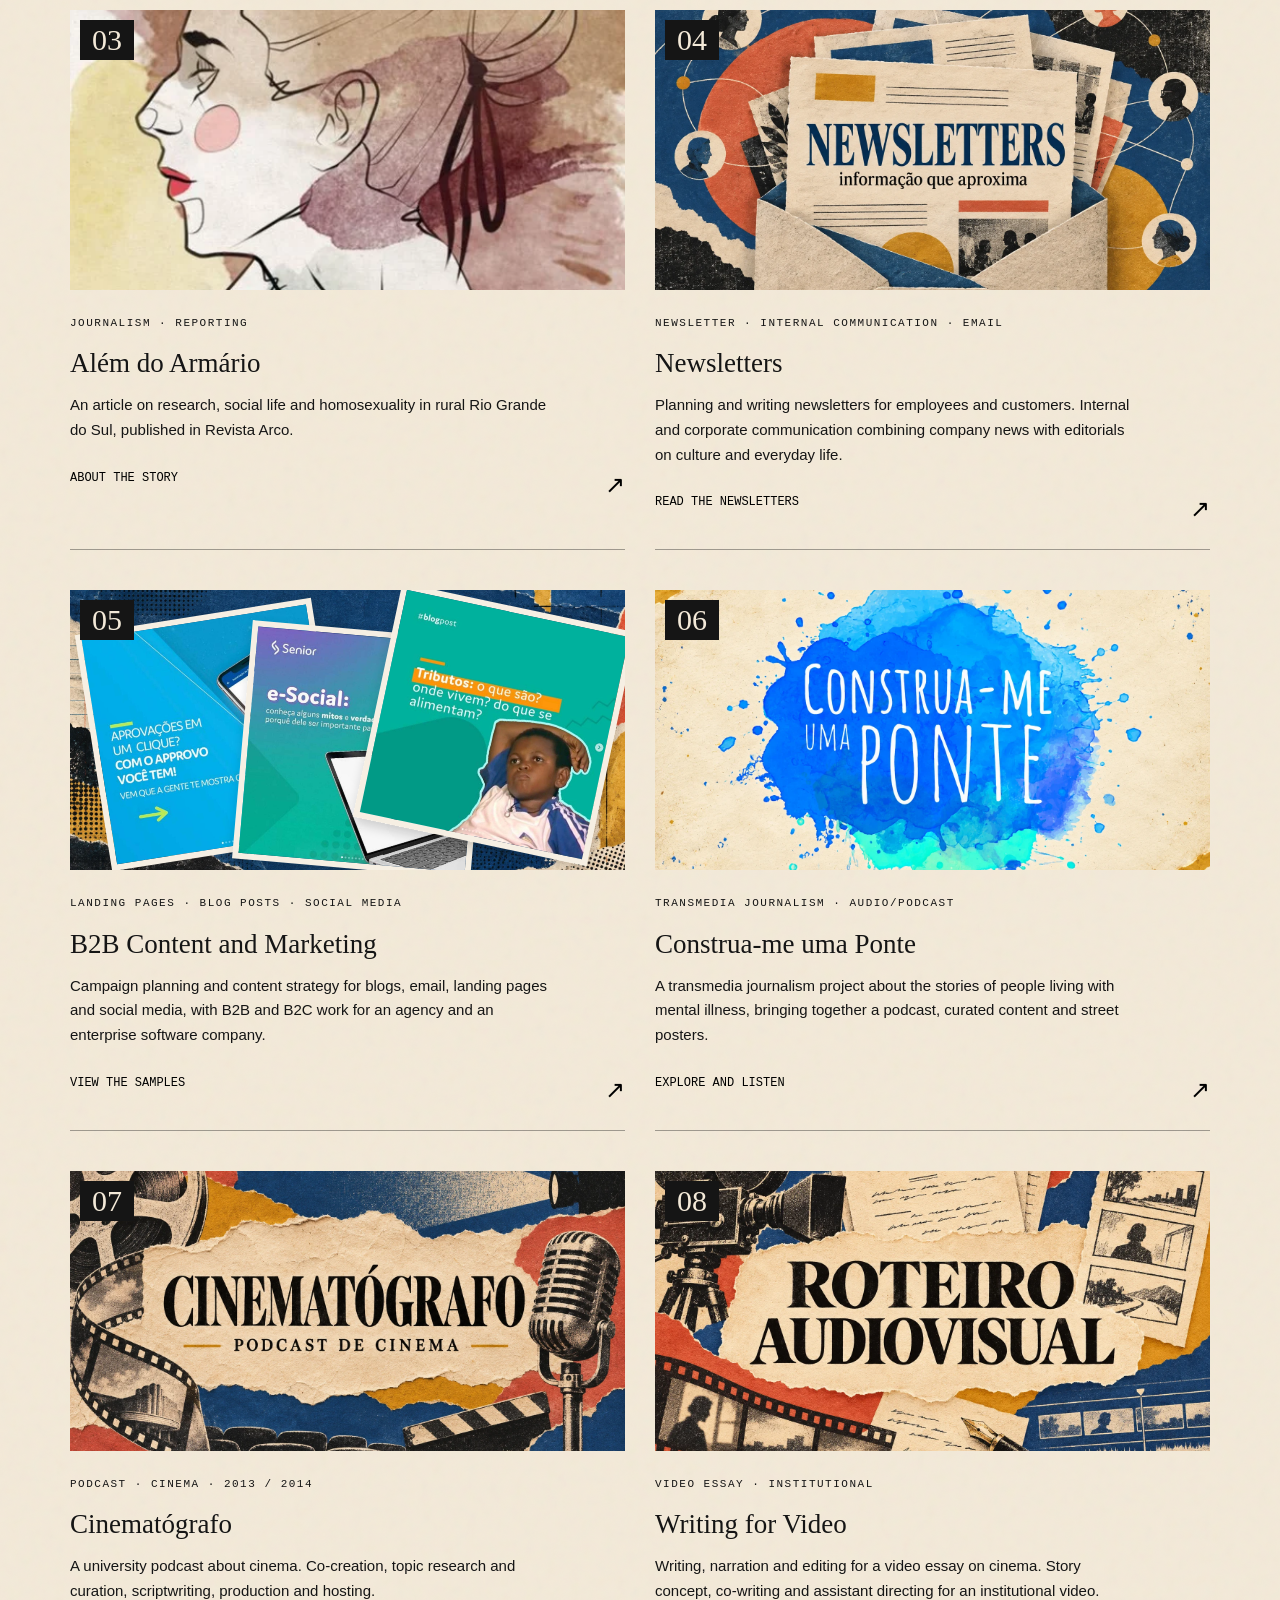
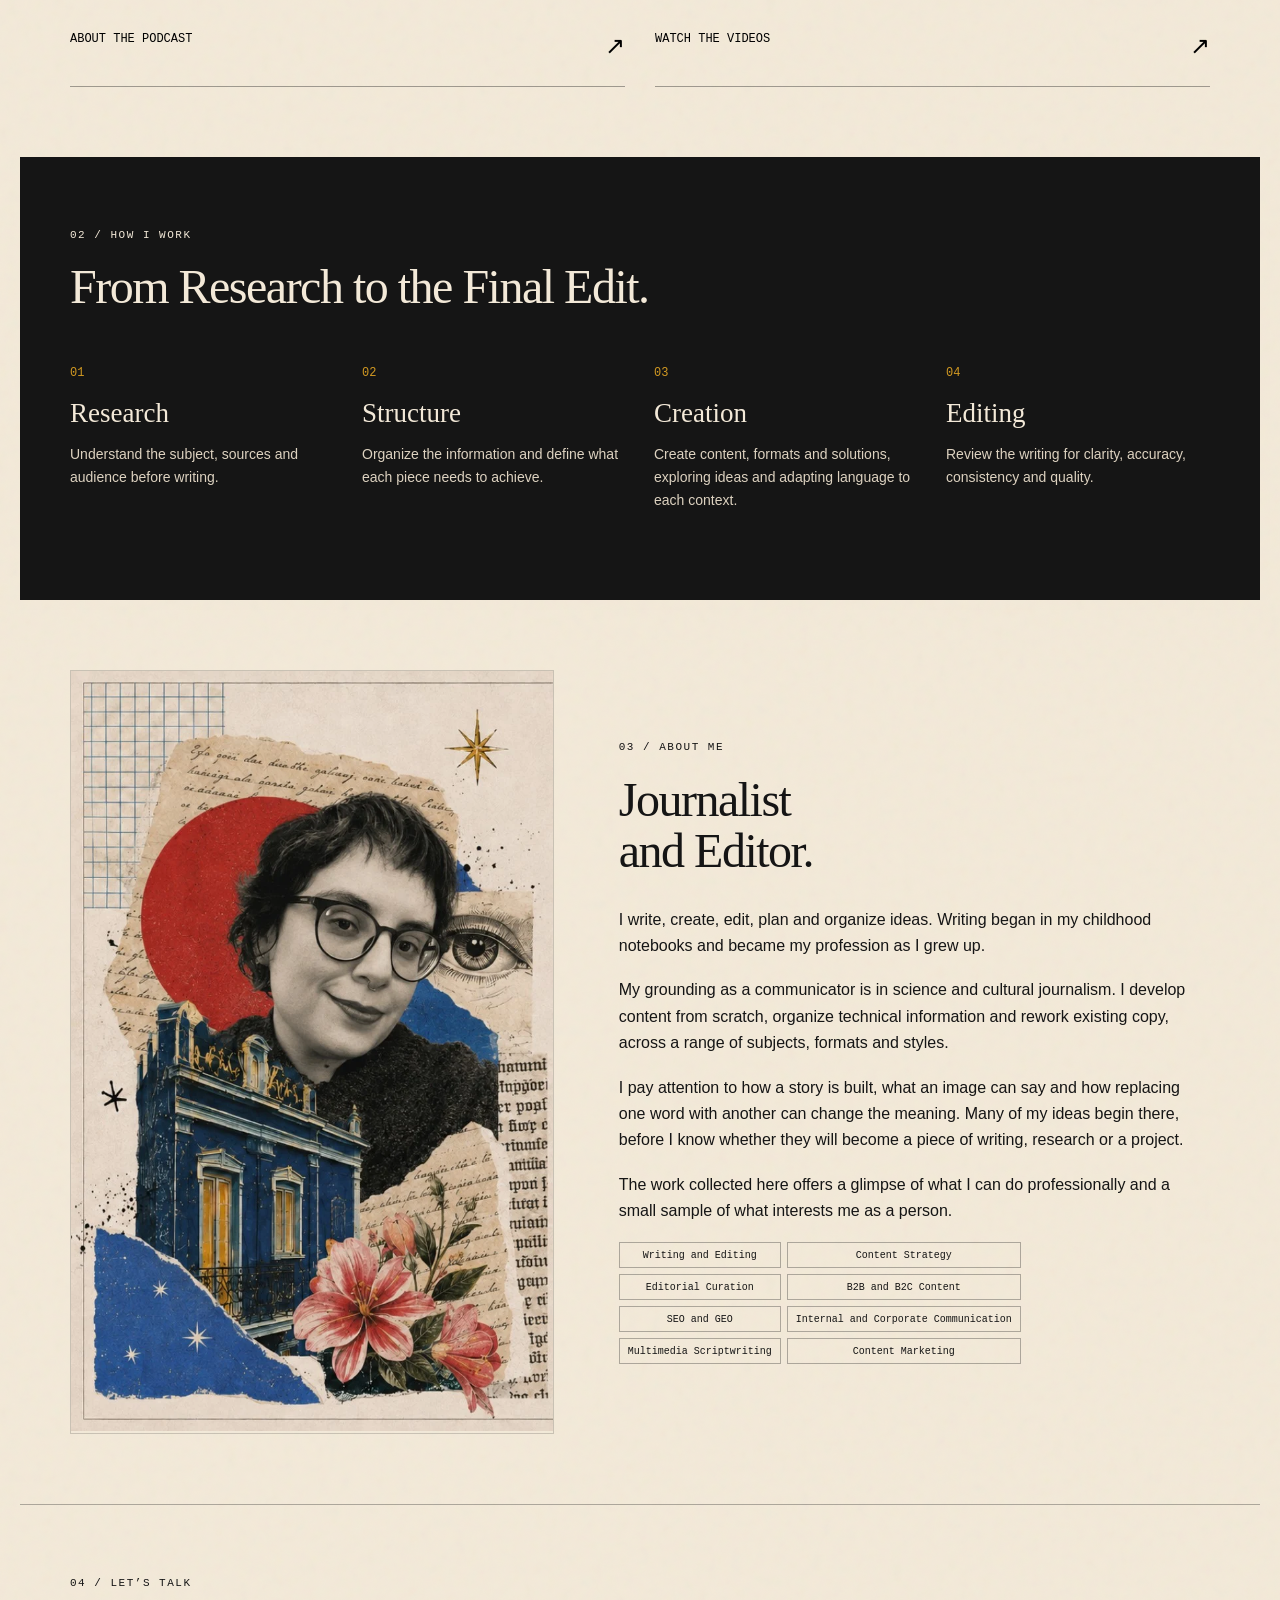
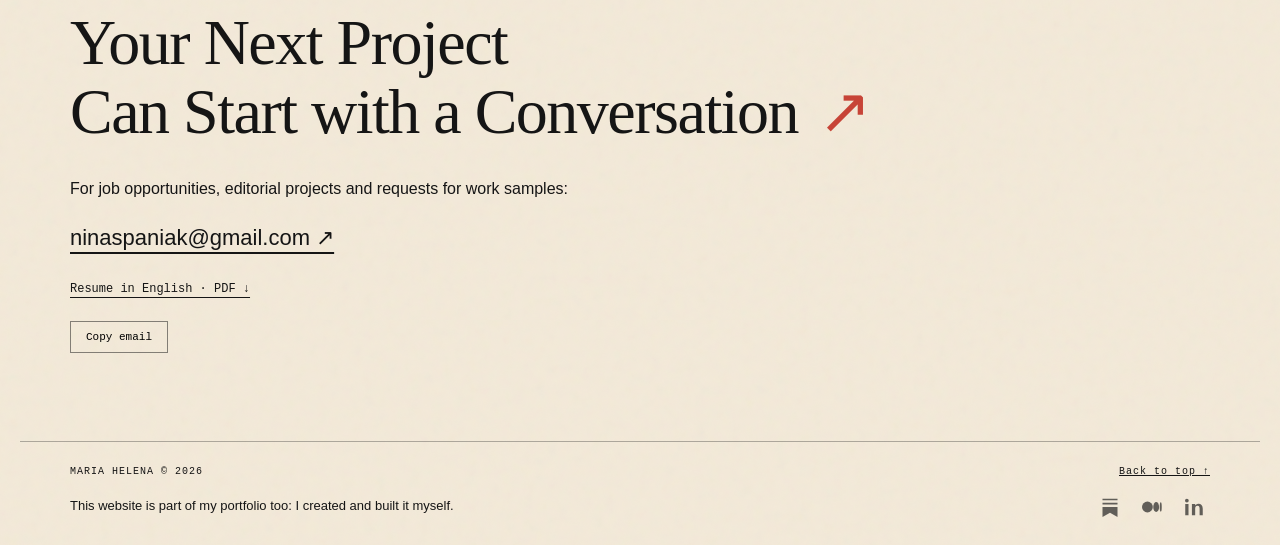
==== commit e78304d6: "Make About skill tags compact" ====
--- a/en/index.html
+++ b/en/index.html
@@ -1,5 +1,5 @@
 <!doctype html>
-<html lang="en"><head><meta charset="utf-8"><meta name="viewport" content="width=device-width,initial-scale=1"><meta name="description" content="Maria Helena, writing, editing and content strategy. Journalism, e-commerce, newsletters, audio and AI-assisted tools."><title>Maria Helena | Writing, editing and content strategy</title><link rel="stylesheet" href="../style.css?v=20261117-approved"></head><body><a class="skip" href="#principal">Skip to content</a><header><a class="name" href="#">MARIA<br>HELENA<span>PORTFOLIO / 2026</span></a><nav aria-label="Main navigation"><a href="#trabalhos">Work</a><a href="#sobre">About</a><a href="#contato">Contact ↗</a><a href="../assets/Maria_Helena_Resume_EN_ATS.pdf?v=20261116" download>Resume ↓</a><span class="languages" aria-label="Language"><a href="/" lang="pt-BR">PT</a><a href="/en/" lang="en" aria-current="page">EN</a></span></nav></header><main id="principal"><section class="hero"><div><p class="eyebrow">WRITING · RESEARCH · EDITING</p><h1>Writing, Editing<br>and Content<br>Strategy<span class="dot">.</span></h1><p class="intro">I write and edit for brands, businesses and editorial projects, with work spanning marketing, journalism, audio and video.</p><a class="button" href="#trabalhos">Explore my work ↘</a></div><figure class="collage"><img src="../assets/colagem-v2.webp" alt="" width="366" height="456"><figcaption>Words find their way.</figcaption><span class="seal" aria-hidden="true">✳</span></figure></section><div class="ticker" aria-hidden="true">JOURNALISM   /   CONTENT   /   CURATION   /   AUDIO   /   EXPERIMENTATION</div><section id="trabalhos"><div class="sectionhead"><p class="eyebrow">01 / SELECTED WORK</p><h2>Writing in Many Forms.</h2></div><div class="filters" aria-label="Filter projects"><button aria-pressed="true" data-filter="todos">All</button><button aria-pressed="false" data-filter="conteudo">Content</button><button aria-pressed="false" data-filter="jornalismo">Journalism</button><button aria-pressed="false" data-filter="ia">Tools &amp; AI</button><button aria-pressed="false" data-filter="audio">Audio/Podcast</button><button aria-pressed="false" data-filter="audiovisual">Video</button></div><div class="projects">
+<html lang="en"><head><meta charset="utf-8"><meta name="viewport" content="width=device-width,initial-scale=1"><meta name="description" content="Maria Helena, writing, editing and content strategy. Journalism, e-commerce, newsletters, audio and AI-assisted tools."><title>Maria Helena | Writing, editing and content strategy</title><link rel="stylesheet" href="../style.css?v=20261117-compact-tags"></head><body><a class="skip" href="#principal">Skip to content</a><header><a class="name" href="#">MARIA<br>HELENA<span>PORTFOLIO / 2026</span></a><nav aria-label="Main navigation"><a href="#trabalhos">Work</a><a href="#sobre">About</a><a href="#contato">Contact ↗</a><a href="../assets/Maria_Helena_Resume_EN_ATS.pdf?v=20261116" download>Resume ↓</a><span class="languages" aria-label="Language"><a href="/" lang="pt-BR">PT</a><a href="/en/" lang="en" aria-current="page">EN</a></span></nav></header><main id="principal"><section class="hero"><div><p class="eyebrow">WRITING · RESEARCH · EDITING</p><h1>Writing, Editing<br>and Content<br>Strategy<span class="dot">.</span></h1><p class="intro">I write and edit for brands, businesses and editorial projects, with work spanning marketing, journalism, audio and video.</p><a class="button" href="#trabalhos">Explore my work ↘</a></div><figure class="collage"><img src="../assets/colagem-v2.webp" alt="" width="366" height="456"><figcaption>Words find their way.</figcaption><span class="seal" aria-hidden="true">✳</span></figure></section><div class="ticker" aria-hidden="true">JOURNALISM   /   CONTENT   /   CURATION   /   AUDIO   /   EXPERIMENTATION</div><section id="trabalhos"><div class="sectionhead"><p class="eyebrow">01 / SELECTED WORK</p><h2>Writing in Many Forms.</h2></div><div class="filters" aria-label="Filter projects"><button aria-pressed="true" data-filter="todos">All</button><button aria-pressed="false" data-filter="conteudo">Content</button><button aria-pressed="false" data-filter="jornalismo">Journalism</button><button aria-pressed="false" data-filter="ia">Tools &amp; AI</button><button aria-pressed="false" data-filter="audio">Audio/Podcast</button><button aria-pressed="false" data-filter="audiovisual">Video</button></div><div class="projects">
 <article class="project radar" data-category="ia"><span class="number">01</span><a class="project-cover" data-open-case="radar" href="#radar" aria-label="Explore project: Radar de Curadoria"><div class="art radarbrand"><img src="../assets/radar-identidade-v1.webp" alt="Radar visual identity: a scanning symbol and index cards in a blue and cream editorial collage" width="1536" height="1024"></div></a><p class="eyebrow">SOFTWARE · CURATION · VIBE CODING</p><h3><a class="project-title" data-open-case="radar" href="#radar">Radar de Curadoria</a></h3><p>Software developed to collect, analyze and organize information from web pages. It combines content curation, SEO and GEO analysis, image analysis and product page quality assessment.</p><button class="case" data-case="radar">Explore the project <span>↗</span></button></article>
 <article class="project product" data-category="conteudo ia"><span class="number">02</span><a class="project-cover" data-open-case="produto" href="#case-produto" aria-label="Explore project: E-commerce Writing and Curation"><div class="art imagecover"><img src="../assets/capa-produto-v1.webp" alt="Editorial collage cover for product content, writing, editing and curation" width="1536" height="1024"></div></a><p class="eyebrow">PRODUCT · E-COMMERCE · EDITING</p><h3><a class="project-title" data-open-case="produto" href="#case-produto">E-commerce Writing and Curation</a></h3><p>Writing and editing product copy. SEO and GEO optimization, critical review of AI-generated text and editorial curation of catalog pages.</p><button class="case" data-case="produto">Read about my role <span>↗</span></button></article>
 <article class="project journalism" data-category="jornalismo"><span class="number">03</span><a class="project-cover" data-open-case="reportagem" href="#case-reportagem" aria-label="Explore project: Além do Armário"><div class="art journalismart"><img src="../assets/ilustracao-alem-do-armario.webp" alt="Watercolor illustration from the Além do Armário article" width="528" height="627"></div></a><p class="eyebrow">JOURNALISM · REPORTING</p><h3><a class="project-title" data-open-case="reportagem" href="#case-reportagem">Além do Armário</a></h3><p>An article on research, social life and homosexuality in rural Rio Grande do Sul, published in Revista Arco.</p><button class="case" data-case="reportagem">About the story <span>↗</span></button></article>
--- a/style.css
+++ b/style.css
@@ -36,4 +36,4 @@
 .footer-bottom{display:flex;align-items:center;justify-content:space-between;gap:24px;flex-basis:100%}.footer-bottom .site-credit{flex:1;margin:0}.footer-socials{display:flex;align-items:center;gap:10px;flex-shrink:0;max-width:none}.footer-socials a{display:inline-flex;align-items:center;justify-content:center;width:32px;height:32px;padding:6px;color:var(--ink);opacity:.65;text-decoration:none;transition:color .15s,opacity .15s}.footer-socials a:hover,.footer-socials a:focus-visible{color:var(--blue);opacity:1}.footer-socials svg{display:block;width:20px;height:20px}@media(max-width:750px){.footer-bottom{align-items:flex-start;flex-direction:column;gap:12px}.footer-socials{justify-content:flex-start;gap:12px}.footer-socials a:first-child{margin-left:-6px}}@media(prefers-reduced-motion:reduce){.footer-socials a{transition:none}}
 
 /* Compact work heading and a balanced eight-item skills grid. */
-#trabalhos .sectionhead h2{font-size:32px;line-height:1.15;letter-spacing:-.7px}.about-tags{display:grid;grid-template-columns:repeat(2,minmax(0,1fr));gap:8px}.about-tags span{display:flex;align-items:center;justify-content:center;min-width:0;min-height:38px;text-align:center;line-height:1.4;padding:8px 10px;white-space:normal;overflow-wrap:break-word}@media(max-width:750px){#trabalhos .sectionhead h2{font-size:28px}.about-tags span{min-height:40px}}
+#trabalhos .sectionhead h2{font-size:32px;line-height:1.15;letter-spacing:-.7px}.about-tags{display:grid;grid-template-columns:repeat(2,auto);width:max-content;max-width:100%;gap:6px}.about-tags span{display:flex;align-items:center;justify-content:center;min-width:0;min-height:26px;text-align:center;font-size:10px;line-height:1.3;padding:4px 8px;white-space:normal;overflow-wrap:break-word}@media(max-width:750px){#trabalhos .sectionhead h2{font-size:28px}.about-tags span{min-height:26px}}
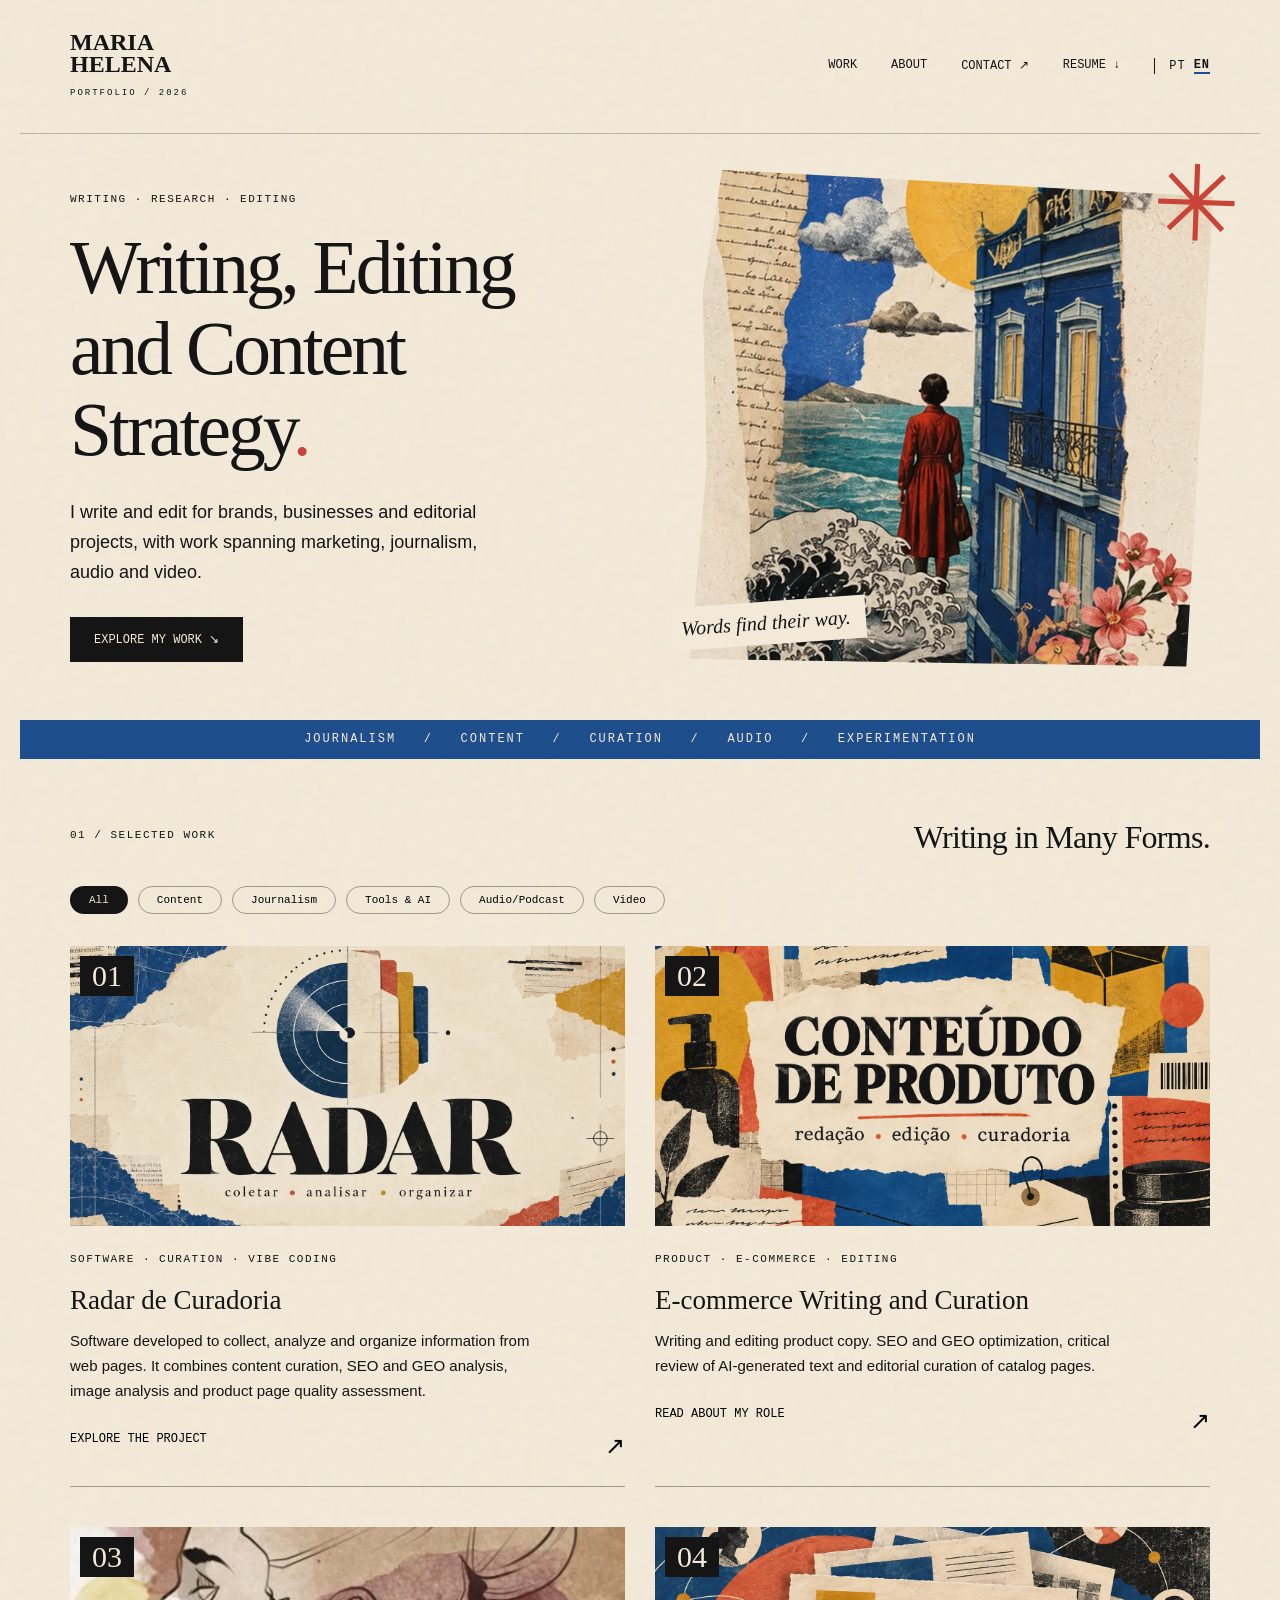
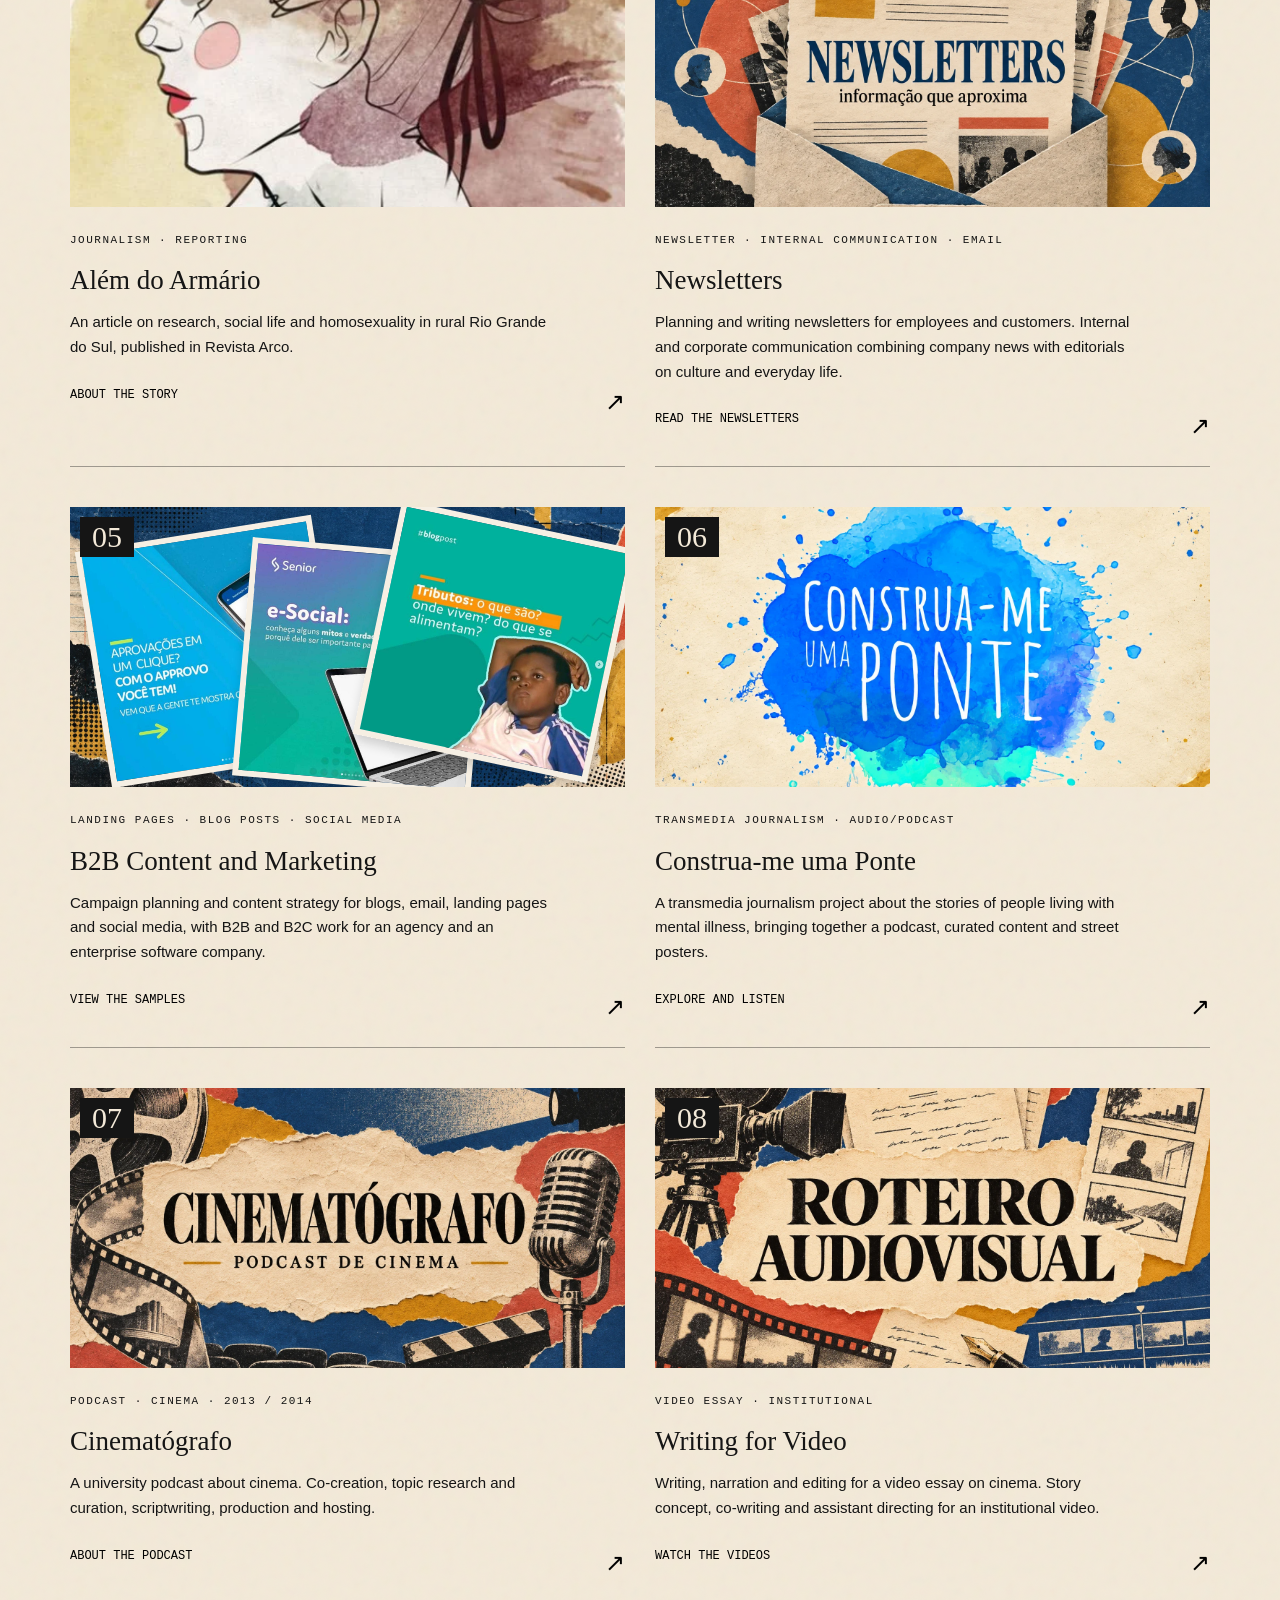
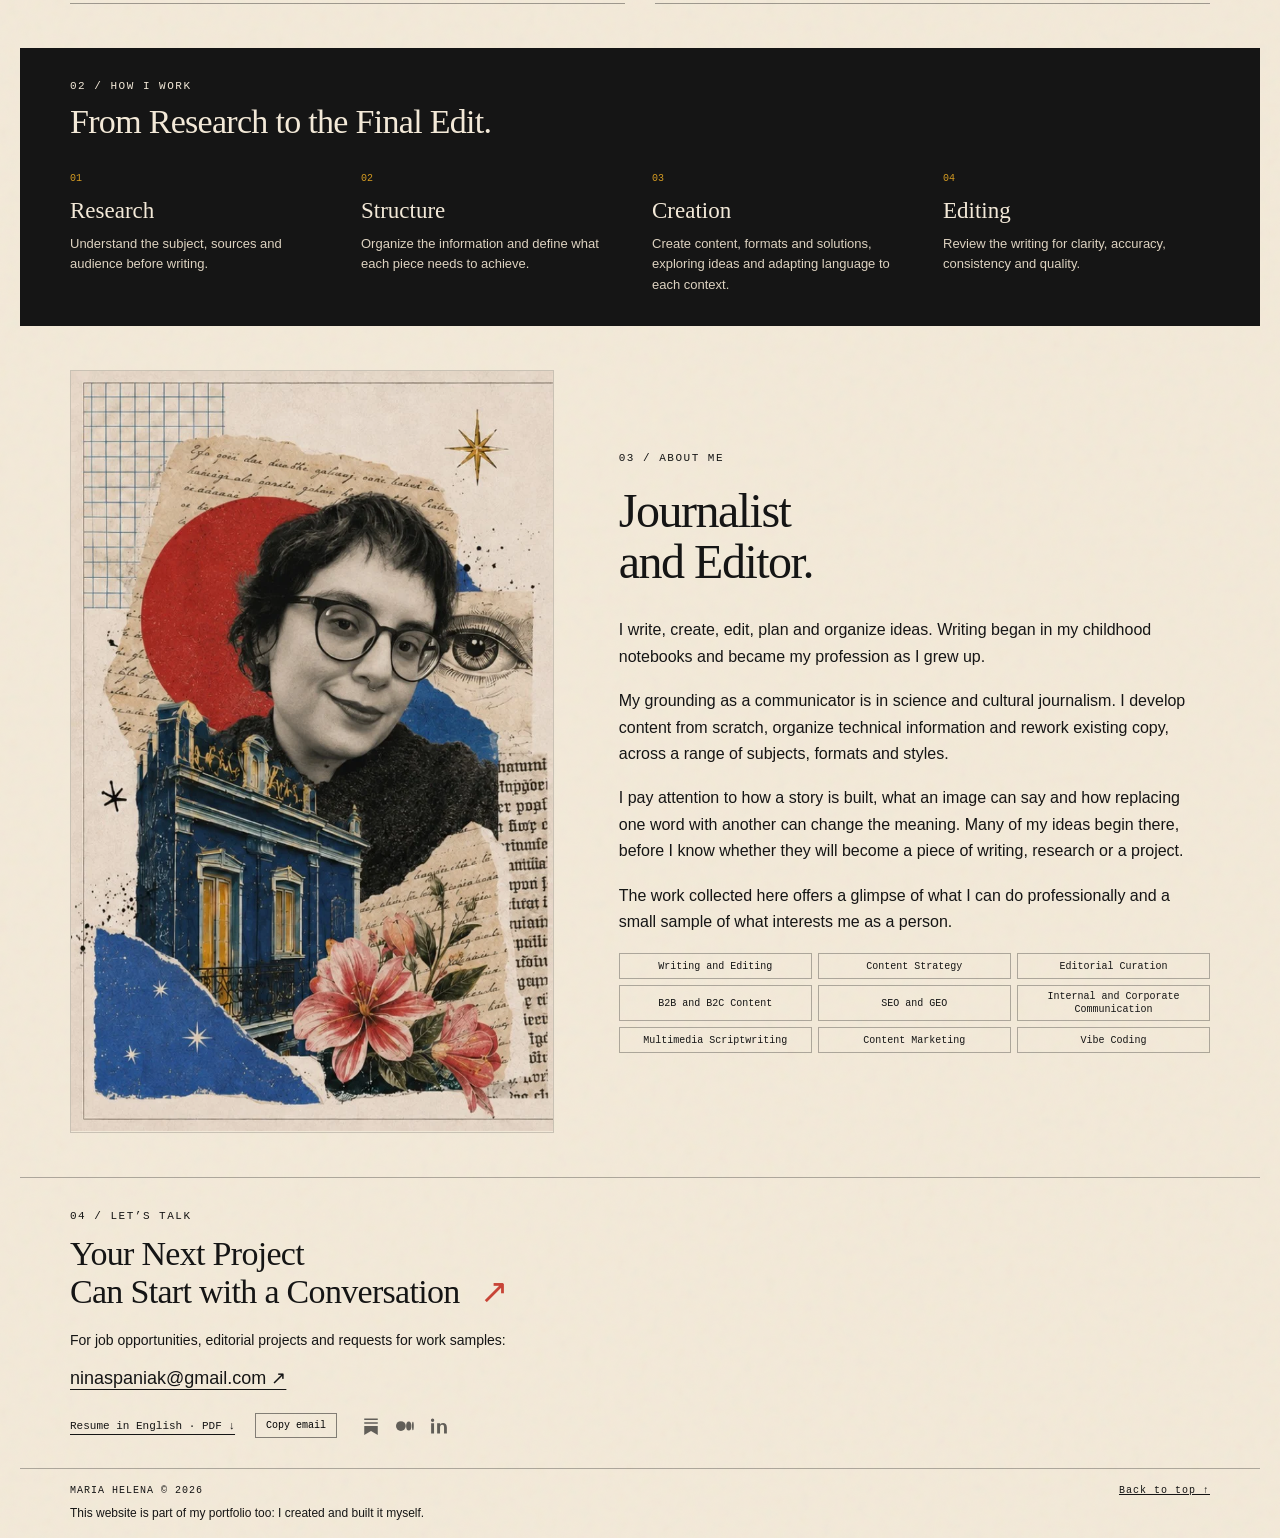
==== commit bdafc69b: "Tighten portfolio spacing, use nine tags and move social links into contact" ====
--- a/en/index.html
+++ b/en/index.html
@@ -1,8 +1,8 @@
 <!doctype html>
-<html lang="en"><head><meta charset="utf-8"><meta name="viewport" content="width=device-width,initial-scale=1"><meta name="description" content="Maria Helena, writing, editing and content strategy. Journalism, e-commerce, newsletters, audio and AI-assisted tools."><title>Maria Helena | Writing, editing and content strategy</title><link rel="stylesheet" href="../style.css?v=20261117-compact-tags"></head><body><a class="skip" href="#principal">Skip to content</a><header><a class="name" href="#">MARIA<br>HELENA<span>PORTFOLIO / 2026</span></a><nav aria-label="Main navigation"><a href="#trabalhos">Work</a><a href="#sobre">About</a><a href="#contato">Contact ↗</a><a href="../assets/Maria_Helena_Resume_EN_ATS.pdf?v=20261116" download>Resume ↓</a><span class="languages" aria-label="Language"><a href="/" lang="pt-BR">PT</a><a href="/en/" lang="en" aria-current="page">EN</a></span></nav></header><main id="principal"><section class="hero"><div><p class="eyebrow">WRITING · RESEARCH · EDITING</p><h1>Writing, Editing<br>and Content<br>Strategy<span class="dot">.</span></h1><p class="intro">I write and edit for brands, businesses and editorial projects, with work spanning marketing, journalism, audio and video.</p><a class="button" href="#trabalhos">Explore my work ↘</a></div><figure class="collage"><img src="../assets/colagem-v2.webp" alt="" width="366" height="456"><figcaption>Words find their way.</figcaption><span class="seal" aria-hidden="true">✳</span></figure></section><div class="ticker" aria-hidden="true">JOURNALISM   /   CONTENT   /   CURATION   /   AUDIO   /   EXPERIMENTATION</div><section id="trabalhos"><div class="sectionhead"><p class="eyebrow">01 / SELECTED WORK</p><h2>Writing in Many Forms.</h2></div><div class="filters" aria-label="Filter projects"><button aria-pressed="true" data-filter="todos">All</button><button aria-pressed="false" data-filter="conteudo">Content</button><button aria-pressed="false" data-filter="jornalismo">Journalism</button><button aria-pressed="false" data-filter="ia">Tools &amp; AI</button><button aria-pressed="false" data-filter="audio">Audio/Podcast</button><button aria-pressed="false" data-filter="audiovisual">Video</button></div><div class="projects">
+<html lang="en"><head><meta charset="utf-8"><meta name="viewport" content="width=device-width,initial-scale=1"><meta name="description" content="Maria Helena, writing, editing and content strategy. Journalism, e-commerce, newsletters, audio and AI-assisted tools."><title>Maria Helena | Writing, editing and content strategy</title><link rel="stylesheet" href="../style.css?v=20261117-layout"></head><body><a class="skip" href="#principal">Skip to content</a><header><a class="name" href="#">MARIA<br>HELENA<span>PORTFOLIO / 2026</span></a><nav aria-label="Main navigation"><a href="#trabalhos">Work</a><a href="#sobre">About</a><a href="#contato">Contact ↗</a><a href="../assets/Maria_Helena_Resume_EN_ATS.pdf?v=20261116" download>Resume ↓</a><span class="languages" aria-label="Language"><a href="/" lang="pt-BR">PT</a><a href="/en/" lang="en" aria-current="page">EN</a></span></nav></header><main id="principal"><section class="hero"><div><p class="eyebrow">WRITING · RESEARCH · EDITING</p><h1>Writing, Editing<br>and Content<br>Strategy<span class="dot">.</span></h1><p class="intro">I write and edit for brands, businesses and editorial projects, with work spanning marketing, journalism, audio and video.</p><a class="button" href="#trabalhos">Explore my work ↘</a></div><figure class="collage"><img src="../assets/colagem-v2.webp" alt="" width="366" height="456"><figcaption>Words find their way.</figcaption><span class="seal" aria-hidden="true">✳</span></figure></section><div class="ticker" aria-hidden="true">JOURNALISM   /   CONTENT   /   CURATION   /   AUDIO   /   EXPERIMENTATION</div><section id="trabalhos"><div class="sectionhead"><p class="eyebrow">01 / SELECTED WORK</p><h2>Writing in Many Forms.</h2></div><div class="filters" aria-label="Filter projects"><button aria-pressed="true" data-filter="todos">All</button><button aria-pressed="false" data-filter="conteudo">Content</button><button aria-pressed="false" data-filter="jornalismo">Journalism</button><button aria-pressed="false" data-filter="ia">Tools &amp; AI</button><button aria-pressed="false" data-filter="audio">Audio/Podcast</button><button aria-pressed="false" data-filter="audiovisual">Video</button></div><div class="projects">
 <article class="project radar" data-category="ia"><span class="number">01</span><a class="project-cover" data-open-case="radar" href="#radar" aria-label="Explore project: Radar de Curadoria"><div class="art radarbrand"><img src="../assets/radar-identidade-v1.webp" alt="Radar visual identity: a scanning symbol and index cards in a blue and cream editorial collage" width="1536" height="1024"></div></a><p class="eyebrow">SOFTWARE · CURATION · VIBE CODING</p><h3><a class="project-title" data-open-case="radar" href="#radar">Radar de Curadoria</a></h3><p>Software developed to collect, analyze and organize information from web pages. It combines content curation, SEO and GEO analysis, image analysis and product page quality assessment.</p><button class="case" data-case="radar">Explore the project <span>↗</span></button></article>
 <article class="project product" data-category="conteudo ia"><span class="number">02</span><a class="project-cover" data-open-case="produto" href="#case-produto" aria-label="Explore project: E-commerce Writing and Curation"><div class="art imagecover"><img src="../assets/capa-produto-v1.webp" alt="Editorial collage cover for product content, writing, editing and curation" width="1536" height="1024"></div></a><p class="eyebrow">PRODUCT · E-COMMERCE · EDITING</p><h3><a class="project-title" data-open-case="produto" href="#case-produto">E-commerce Writing and Curation</a></h3><p>Writing and editing product copy. SEO and GEO optimization, critical review of AI-generated text and editorial curation of catalog pages.</p><button class="case" data-case="produto">Read about my role <span>↗</span></button></article>
 <article class="project journalism" data-category="jornalismo"><span class="number">03</span><a class="project-cover" data-open-case="reportagem" href="#case-reportagem" aria-label="Explore project: Além do Armário"><div class="art journalismart"><img src="../assets/ilustracao-alem-do-armario.webp" alt="Watercolor illustration from the Além do Armário article" width="528" height="627"></div></a><p class="eyebrow">JOURNALISM · REPORTING</p><h3><a class="project-title" data-open-case="reportagem" href="#case-reportagem">Além do Armário</a></h3><p>An article on research, social life and homosexuality in rural Rio Grande do Sul, published in Revista Arco.</p><button class="case" data-case="reportagem">About the story <span>↗</span></button></article>
 <article class="project newsletter" data-category="conteudo"><span class="number">04</span><a class="project-cover" data-open-case="newsletter" href="#case-newsletter" aria-label="Explore project: Newsletters"><div class="art imagecover"><img src="../assets/capa-newsletters-v1.webp" alt="Editorial collage of letters and connections between people for the newsletter project" width="1536" height="1024"></div></a><p class="eyebrow">NEWSLETTER · INTERNAL COMMUNICATION · EMAIL</p><h3><a class="project-title" data-open-case="newsletter" href="#case-newsletter">Newsletters</a></h3><p>Planning and writing newsletters for employees and customers. Internal and corporate communication combining company news with editorials on culture and everyday life.</p><button class="case" data-case="newsletter">Read the newsletters <span>↗</span></button></article>
 <article class="project b2b" data-category="conteudo"><span class="number">05</span><a class="project-cover" data-open-case="b2b" href="#case-b2b" aria-label="Explore project: B2B content and marketing"><div class="art postcollage" aria-label="Collage of social media posts"><img class="postpiece postone" src="../assets/post-0.jpg" alt="Post about Approvo"><img class="postpiece posttwo" src="../assets/post-1.jpg" alt="Post about eSocial myths and facts"><img class="postpiece postthree" src="../assets/post-2.jpg" alt="Post about taxes"></div></a><p class="eyebrow">LANDING PAGES · BLOG POSTS · SOCIAL MEDIA</p><h3><a class="project-title" data-open-case="b2b" href="#case-b2b">B2B Content and Marketing</a></h3><p>Campaign planning and content strategy for blogs, email, landing pages and social media, with B2B and B2C work for an agency and an enterprise software company.</p><button class="case" data-case="b2b">View the samples <span>↗</span></button></article>
-<article class="project audio" data-category="audio jornalismo"><span class="number">06</span><a class="project-cover" data-open-case="audio" href="#case-audio" aria-label="Explore project: Construa-me uma Ponte"><div class="art audioart"><img src="../assets/construa-me-uma-ponte-retangular-v3.webp" alt="Original visual identity of Construa-me uma Ponte: blue and turquoise watercolor with white lettering" width="1080" height="1080"></div></a><p class="eyebrow">TRANSMEDIA JOURNALISM · AUDIO/PODCAST</p><h3><a class="project-title" data-open-case="audio" href="#case-audio">Construa-me uma Ponte</a></h3><p>A transmedia journalism project about the stories of people living with mental illness, bringing together a podcast, curated content and street posters.</p><button class="case" data-case="audio">Explore and listen <span>↗</span></button></article><article class="project cinematografo" data-category="audio jornalismo"><span class="number">07</span><a class="project-cover" data-open-case="cinematografo" href="#case-cinematografo" aria-label="Explore project: Cinematógrafo"><div class="art imagecover"><img src="../assets/capa-cinematografo-v2.webp" alt="Cinematógrafo: editorial collage with film, a projector and a microphone" width="1536" height="1024"></div></a><p class="eyebrow">PODCAST · CINEMA · 2013 / 2014</p><h3><a class="project-title" data-open-case="cinematografo" href="#case-cinematografo">Cinematógrafo</a></h3><p>A university podcast about cinema. Co-creation, topic research and curation, scriptwriting, production and hosting.</p><button class="case" data-case="cinematografo">About the podcast <span>↗</span></button></article><article class="project facos" data-category="audiovisual"><span class="number">08</span><a class="project-cover" data-open-case="facos" href="#case-facos" aria-label="Explore project: Writing for Video"><div class="art imagecover"><img src="../assets/capa-roteiro-audiovisual-v1.webp" alt="Editorial collage for screenwriting, with a film camera, script pages, storyboards and film strips" width="1536" height="1024"></div></a><p class="eyebrow">VIDEO ESSAY · INSTITUTIONAL</p><h3><a class="project-title" data-open-case="facos" href="#case-facos">Writing for Video</a></h3><p>Writing, narration and editing for a video essay on cinema. Story concept, co-writing and assistant directing for an institutional video.</p><button class="case" data-case="facos">Watch the videos <span>↗</span></button></article></div></section><section class="method"><p class="eyebrow">02 / HOW I WORK</p><h2>From Research to the Final Edit.</h2><div class="steps"><div><span>01</span><h3>Research</h3><p>Understand the subject, sources and audience before writing.</p></div><div><span>02</span><h3>Structure</h3><p>Organize the information and define what each piece needs to achieve.</p></div><div><span>03</span><h3>Creation</h3><p>Create content, formats and solutions, exploring ideas and adapting language to each context.</p></div><div><span>04</span><h3>Editing</h3><p>Review the writing for clarity, accuracy, consistency and quality.</p></div></div></section><section id="sobre" class="about"><div class="aboutportrait"><img src="../assets/sobre-nina-colagem.webp" alt="Photo of Maria Helena in an editorial collage with paper, architecture and flowers"></div><div><p class="eyebrow">03 / ABOUT ME</p><h2>Journalist<br>and Editor.</h2><p>I write, create, edit, plan and organize ideas. Writing began in my childhood notebooks and became my profession as I grew up.</p><p>My grounding as a communicator is in science and cultural journalism. I develop content from scratch, organize technical information and rework existing copy, across a range of subjects, formats and styles.</p><p>I pay attention to how a story is built, what an image can say and how replacing one word with another can change the meaning. Many of my ideas begin there, before I know whether they will become a piece of writing, research or a project.</p><p>The work collected here offers a glimpse of what I can do professionally and a small sample of what interests me as a person.</p><div class="tags about-tags" aria-label="Areas of work"><span>Writing and Editing</span><span>Content Strategy</span><span>Editorial Curation</span><span>B2B and B2C Content</span><span>SEO and GEO</span><span>Internal and Corporate Communication</span><span>Multimedia Scriptwriting</span><span>Content Marketing</span></div></div></section><section id="contato" class="contact"><p class="eyebrow">04 / LET’S TALK</p><h2>Your Next Project<br>Can Start with a Conversation<span>↗</span></h2><p>For job opportunities, editorial projects and requests for work samples:</p><a href="mailto:ninaspaniak@gmail.com">ninaspaniak@gmail.com ↗</a><div class="contactlinks"><a href="../assets/Maria_Helena_Resume_EN_ATS.pdf?v=20261116" download>Resume in English · PDF ↓</a></div><button id="copy" type="button">Copy email</button><p id="copy-status" role="status"></p></section></main><footer><span>MARIA HELENA © 2026</span><a href="#">Back to top ↑</a><div class="footer-bottom"><p class="site-credit">This website is part of my portfolio too: I created and built it myself.</p><nav class="footer-socials" aria-label="Publications and social profiles"><a href="https://zafimeira.substack.com/" target="_blank" rel="noopener noreferrer" aria-label="Substack (opens in a new tab)" title="Substack"><svg xmlns="http://www.w3.org/2000/svg" viewbox="0 0 24 24" width="20" height="20" fill="currentColor" aria-hidden="true" focusable="false"><path d="M3 2h18v2H3zm0 5h18v2H3zm0 5h18v12l-9-5.2L3 24z"></path></svg></a><a href="https://medium.com/@zafimeira" target="_blank" rel="noopener noreferrer" aria-label="Medium (opens in a new tab)" title="Medium"><svg xmlns="http://www.w3.org/2000/svg" viewbox="0 0 24 24" width="20" height="20" fill="currentColor" aria-hidden="true" focusable="false"><circle cx="6.5" cy="12" r="6.5"></circle><ellipse cx="17" cy="12" rx="3.5" ry="6.1"></ellipse><ellipse cx="22.5" cy="12" rx="1.2" ry="5.6"></ellipse></svg></a><a href="https://www.linkedin.com/in/ninahelenamaria/" target="_blank" rel="noopener noreferrer" aria-label="LinkedIn (opens in a new tab)" title="LinkedIn"><svg xmlns="http://www.w3.org/2000/svg" viewbox="0 0 24 24" width="20" height="20" fill="currentColor" aria-hidden="true" focusable="false"><path d="M5.4 8.3H1.5V22h3.9zM3.45 2a2.25 2.25 0 1 0 0 4.5 2.25 2.25 0 0 0 0-4.5zM22.5 14.15c0-4.12-2.2-6.05-5.12-6.05-2.35 0-3.4 1.3-3.98 2.2v-2H9.5V22h3.9v-7.6c0-2 .38-3.94 2.86-3.94 2.44 0 2.47 2.3 2.47 4.07V22h3.77z"></path></svg></a></nav></div></footer><dialog id="case-dialog" aria-labelledby="dialog-title"><button class="close" aria-label="Close case study">✕</button><p class="eyebrow" id="dialog-label"></p><h2 id="dialog-title"></h2><div id="dialog-body"></div><a class="button" href="mailto:ninaspaniak@gmail.com?subject=Portfolio">Discuss a project ↗</a></dialog><script src="app.js?v=20261117-approved"></script><script src="../radar-case.js?v=20261117-approved"></script></body></html>
+<article class="project audio" data-category="audio jornalismo"><span class="number">06</span><a class="project-cover" data-open-case="audio" href="#case-audio" aria-label="Explore project: Construa-me uma Ponte"><div class="art audioart"><img src="../assets/construa-me-uma-ponte-retangular-v3.webp" alt="Original visual identity of Construa-me uma Ponte: blue and turquoise watercolor with white lettering" width="1080" height="1080"></div></a><p class="eyebrow">TRANSMEDIA JOURNALISM · AUDIO/PODCAST</p><h3><a class="project-title" data-open-case="audio" href="#case-audio">Construa-me uma Ponte</a></h3><p>A transmedia journalism project about the stories of people living with mental illness, bringing together a podcast, curated content and street posters.</p><button class="case" data-case="audio">Explore and listen <span>↗</span></button></article><article class="project cinematografo" data-category="audio jornalismo"><span class="number">07</span><a class="project-cover" data-open-case="cinematografo" href="#case-cinematografo" aria-label="Explore project: Cinematógrafo"><div class="art imagecover"><img src="../assets/capa-cinematografo-v2.webp" alt="Cinematógrafo: editorial collage with film, a projector and a microphone" width="1536" height="1024"></div></a><p class="eyebrow">PODCAST · CINEMA · 2013 / 2014</p><h3><a class="project-title" data-open-case="cinematografo" href="#case-cinematografo">Cinematógrafo</a></h3><p>A university podcast about cinema. Co-creation, topic research and curation, scriptwriting, production and hosting.</p><button class="case" data-case="cinematografo">About the podcast <span>↗</span></button></article><article class="project facos" data-category="audiovisual"><span class="number">08</span><a class="project-cover" data-open-case="facos" href="#case-facos" aria-label="Explore project: Writing for Video"><div class="art imagecover"><img src="../assets/capa-roteiro-audiovisual-v1.webp" alt="Editorial collage for screenwriting, with a film camera, script pages, storyboards and film strips" width="1536" height="1024"></div></a><p class="eyebrow">VIDEO ESSAY · INSTITUTIONAL</p><h3><a class="project-title" data-open-case="facos" href="#case-facos">Writing for Video</a></h3><p>Writing, narration and editing for a video essay on cinema. Story concept, co-writing and assistant directing for an institutional video.</p><button class="case" data-case="facos">Watch the videos <span>↗</span></button></article></div></section><section class="method"><p class="eyebrow">02 / HOW I WORK</p><h2>From Research to the Final Edit.</h2><div class="steps"><div><span>01</span><h3>Research</h3><p>Understand the subject, sources and audience before writing.</p></div><div><span>02</span><h3>Structure</h3><p>Organize the information and define what each piece needs to achieve.</p></div><div><span>03</span><h3>Creation</h3><p>Create content, formats and solutions, exploring ideas and adapting language to each context.</p></div><div><span>04</span><h3>Editing</h3><p>Review the writing for clarity, accuracy, consistency and quality.</p></div></div></section><section id="sobre" class="about"><div class="aboutportrait"><img src="../assets/sobre-nina-colagem.webp" alt="Photo of Maria Helena in an editorial collage with paper, architecture and flowers"></div><div><p class="eyebrow">03 / ABOUT ME</p><h2>Journalist<br>and Editor.</h2><p>I write, create, edit, plan and organize ideas. Writing began in my childhood notebooks and became my profession as I grew up.</p><p>My grounding as a communicator is in science and cultural journalism. I develop content from scratch, organize technical information and rework existing copy, across a range of subjects, formats and styles.</p><p>I pay attention to how a story is built, what an image can say and how replacing one word with another can change the meaning. Many of my ideas begin there, before I know whether they will become a piece of writing, research or a project.</p><p>The work collected here offers a glimpse of what I can do professionally and a small sample of what interests me as a person.</p><div class="tags about-tags" aria-label="Areas of work"><span>Writing and Editing</span><span>Content Strategy</span><span>Editorial Curation</span><span>B2B and B2C Content</span><span>SEO and GEO</span><span>Internal and Corporate Communication</span><span>Multimedia Scriptwriting</span><span>Content Marketing</span><span>Vibe Coding</span></div></div></section><section id="contato" class="contact"><p class="eyebrow">04 / LET’S TALK</p><h2>Your Next Project<br>Can Start with a Conversation<span>↗</span></h2><p>For job opportunities, editorial projects and requests for work samples:</p><a href="mailto:ninaspaniak@gmail.com">ninaspaniak@gmail.com ↗</a><div class="contact-actions"><div class="contactlinks"><a href="../assets/Maria_Helena_Resume_EN_ATS.pdf?v=20261116" download>Resume in English · PDF ↓</a></div><button id="copy" type="button">Copy email</button><nav class="footer-socials" aria-label="Publications and social profiles"><a href="https://zafimeira.substack.com/" target="_blank" rel="noopener noreferrer" aria-label="Substack (opens in a new tab)" title="Substack"><svg xmlns="http://www.w3.org/2000/svg" viewbox="0 0 24 24" width="20" height="20" fill="currentColor" aria-hidden="true" focusable="false"><path d="M3 2h18v2H3zm0 5h18v2H3zm0 5h18v12l-9-5.2L3 24z"></path></svg></a><a href="https://medium.com/@zafimeira" target="_blank" rel="noopener noreferrer" aria-label="Medium (opens in a new tab)" title="Medium"><svg xmlns="http://www.w3.org/2000/svg" viewbox="0 0 24 24" width="20" height="20" fill="currentColor" aria-hidden="true" focusable="false"><circle cx="6.5" cy="12" r="6.5"></circle><ellipse cx="17" cy="12" rx="3.5" ry="6.1"></ellipse><ellipse cx="22.5" cy="12" rx="1.2" ry="5.6"></ellipse></svg></a><a href="https://www.linkedin.com/in/ninahelenamaria/" target="_blank" rel="noopener noreferrer" aria-label="LinkedIn (opens in a new tab)" title="LinkedIn"><svg xmlns="http://www.w3.org/2000/svg" viewbox="0 0 24 24" width="20" height="20" fill="currentColor" aria-hidden="true" focusable="false"><path d="M5.4 8.3H1.5V22h3.9zM3.45 2a2.25 2.25 0 1 0 0 4.5 2.25 2.25 0 0 0 0-4.5zM22.5 14.15c0-4.12-2.2-6.05-5.12-6.05-2.35 0-3.4 1.3-3.98 2.2v-2H9.5V22h3.9v-7.6c0-2 .38-3.94 2.86-3.94 2.44 0 2.47 2.3 2.47 4.07V22h3.77z"></path></svg></a></nav></div><p id="copy-status" role="status"></p></section></main><footer><span>MARIA HELENA © 2026</span><a href="#">Back to top ↑</a><div class="footer-bottom"><p class="site-credit">This website is part of my portfolio too: I created and built it myself.</p></div></footer><dialog id="case-dialog" aria-labelledby="dialog-title"><button class="close" aria-label="Close case study">✕</button><p class="eyebrow" id="dialog-label"></p><h2 id="dialog-title"></h2><div id="dialog-body"></div><a class="button" href="mailto:ninaspaniak@gmail.com?subject=Portfolio">Discuss a project ↗</a></dialog><script src="app.js?v=20261117-approved"></script><script src="../radar-case.js?v=20261117-approved"></script></body></html>
--- a/style.css
+++ b/style.css
@@ -35,5 +35,47 @@
 /* Quiet publication and social links in the footer. */
 .footer-bottom{display:flex;align-items:center;justify-content:space-between;gap:24px;flex-basis:100%}.footer-bottom .site-credit{flex:1;margin:0}.footer-socials{display:flex;align-items:center;gap:10px;flex-shrink:0;max-width:none}.footer-socials a{display:inline-flex;align-items:center;justify-content:center;width:32px;height:32px;padding:6px;color:var(--ink);opacity:.65;text-decoration:none;transition:color .15s,opacity .15s}.footer-socials a:hover,.footer-socials a:focus-visible{color:var(--blue);opacity:1}.footer-socials svg{display:block;width:20px;height:20px}@media(max-width:750px){.footer-bottom{align-items:flex-start;flex-direction:column;gap:12px}.footer-socials{justify-content:flex-start;gap:12px}.footer-socials a:first-child{margin-left:-6px}}@media(prefers-reduced-motion:reduce){.footer-socials a{transition:none}}
 
-/* Compact work heading and a balanced eight-item skills grid. */
-#trabalhos .sectionhead h2{font-size:32px;line-height:1.15;letter-spacing:-.7px}.about-tags{display:grid;grid-template-columns:repeat(2,auto);width:max-content;max-width:100%;gap:6px}.about-tags span{display:flex;align-items:center;justify-content:center;min-width:0;min-height:26px;text-align:center;font-size:10px;line-height:1.3;padding:4px 8px;white-space:normal;overflow-wrap:break-word}@media(max-width:750px){#trabalhos .sectionhead h2{font-size:28px}.about-tags span{min-height:26px}}
+/* Compact work heading and a balanced nine-item skills grid. */
+#trabalhos .sectionhead h2{font-size:32px;line-height:1.15;letter-spacing:-.7px}.about-tags{display:grid;grid-template-columns:repeat(3,minmax(0,1fr));width:100%;max-width:100%;gap:6px}.about-tags span{display:flex;align-items:center;justify-content:center;min-width:0;min-height:26px;text-align:center;font-size:10px;line-height:1.3;padding:4px 8px;white-space:normal;overflow-wrap:break-word}@media(max-width:750px){#trabalhos .sectionhead h2{font-size:28px}.about-tags span{min-height:26px}}
+
+/* Closer section rhythm, a smaller method block and concise contact area. */
+.hero{padding-top:44px;padding-bottom:44px}
+.ticker{padding-top:10px;padding-bottom:10px}
+section:not(.hero){padding-top:44px;padding-bottom:44px}
+section.method{padding-top:30px;padding-bottom:30px}
+.method>.eyebrow{margin-bottom:8px}
+.method>h2{font-size:34px;letter-spacing:-.7px;margin:10px 0 22px}
+.steps{margin-top:22px;gap:24px}
+.steps span{font-size:10px}
+.steps h3{font-size:23px;margin:10px 0}
+.steps p{font-size:13px;line-height:1.6;margin:0}
+section.contact{padding-top:30px;padding-bottom:28px}
+.contact>.eyebrow{margin-bottom:8px}
+.contact h2{max-width:650px;font-size:34px;line-height:1.12;letter-spacing:-.7px;margin:10px 0 18px}
+.contact>p:not(.eyebrow){font-size:14px;margin-bottom:12px}
+.contact>a{font-size:18px;text-underline-offset:5px}
+.contact-actions{display:flex;align-items:center;flex-wrap:wrap;gap:12px 20px;margin-top:18px}
+.contact-actions .contactlinks{margin:0;gap:12px}
+.contact-actions .contactlinks a{font-size:11px}
+.contact-actions button{display:inline-block;margin:0;padding:6px 10px;font-size:10px}
+.contact-actions .footer-socials{gap:6px}
+.contact-actions .footer-socials a{width:28px;height:28px;padding:5px}
+.contact-actions .footer-socials svg{width:18px;height:18px}
+#copy-status{margin:8px 0 0}
+#copy-status:empty{display:none}
+footer{padding-top:16px;padding-bottom:18px;row-gap:8px}
+footer .site-credit{font-size:12px}
+@media(max-width:750px){
+.hero{padding-top:30px;padding-bottom:30px;gap:30px}
+section:not(.hero){padding-top:32px;padding-bottom:32px}
+section.method{padding-top:26px;padding-bottom:26px}
+.method>h2{font-size:28px;margin-bottom:18px}
+.steps{gap:20px 18px;margin-top:18px}
+.steps h3{font-size:21px}
+section.contact{padding-top:26px;padding-bottom:24px}
+.contact h2{font-size:28px}
+.contact-actions{gap:12px 16px;margin-top:14px}
+.contact-actions .footer-socials a:first-child{margin-left:0}
+.about-tags span{padding:4px 5px}
+footer{row-gap:8px}
+}
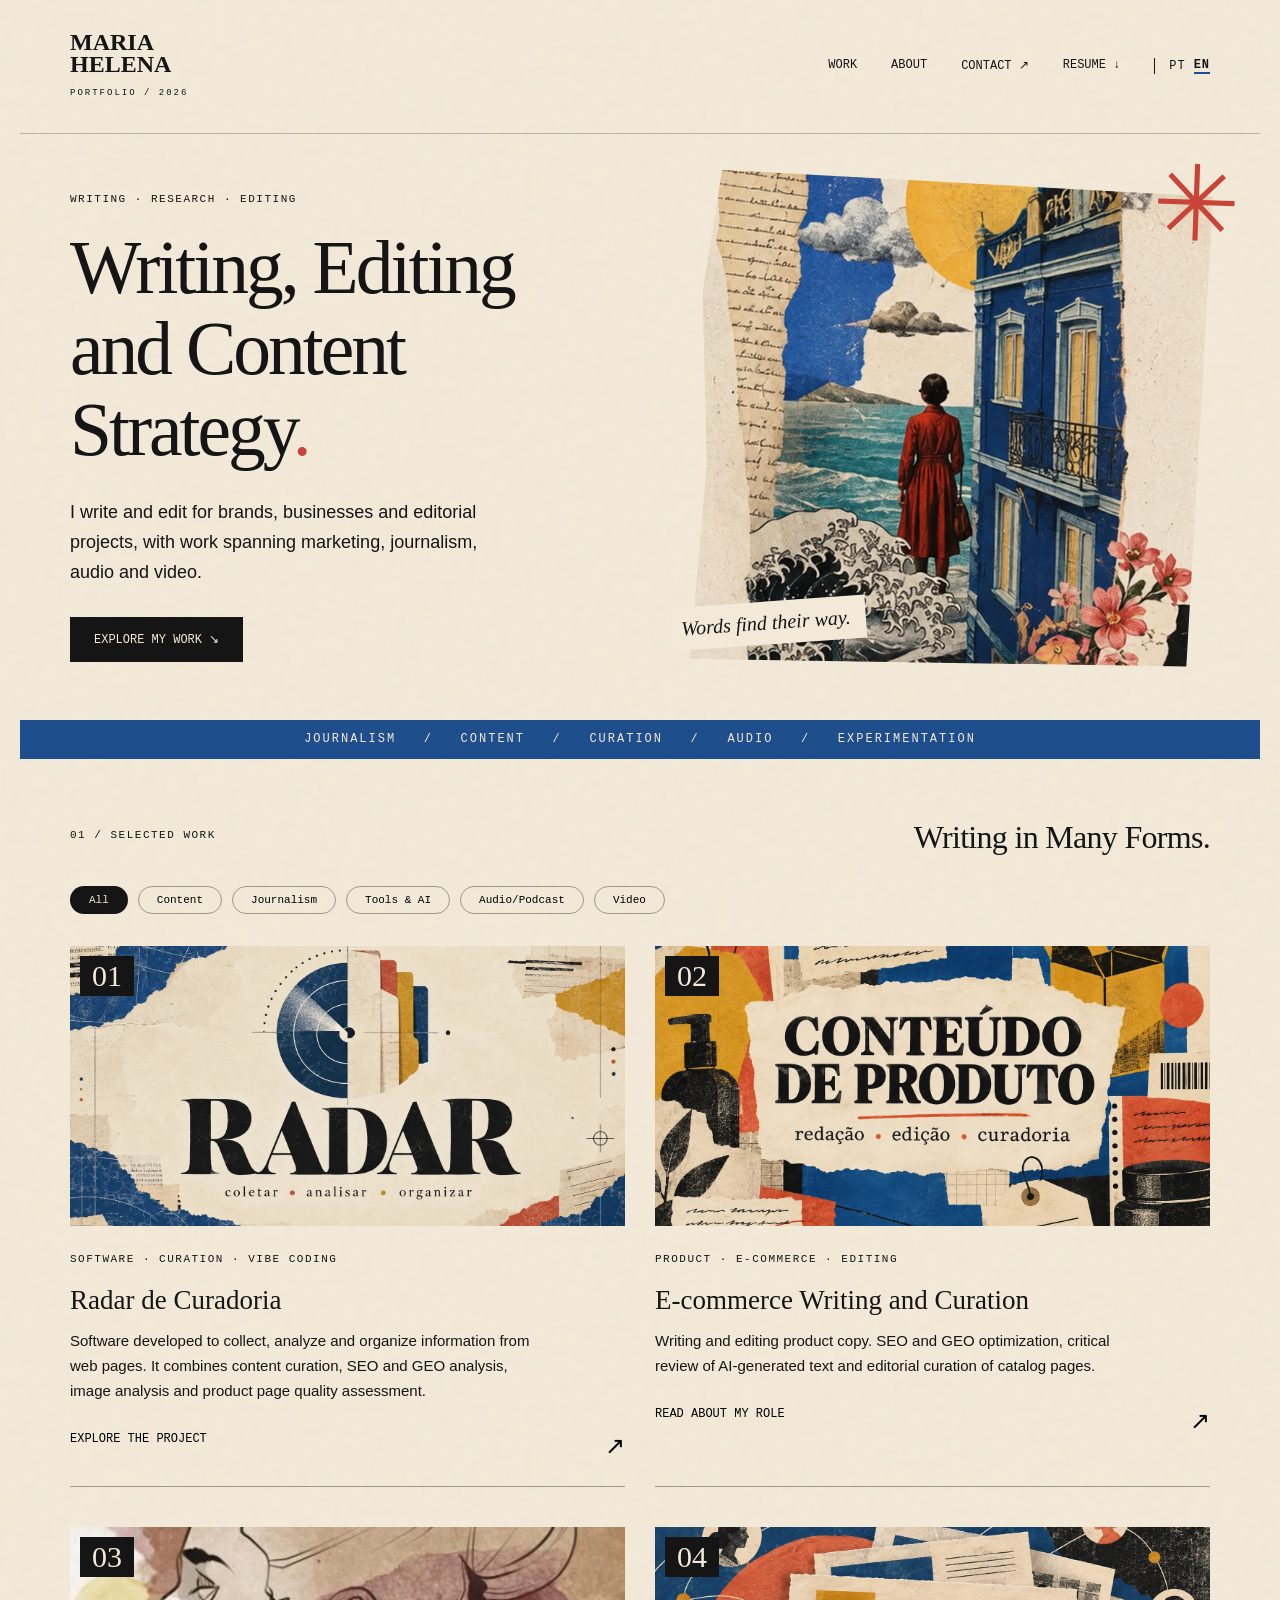
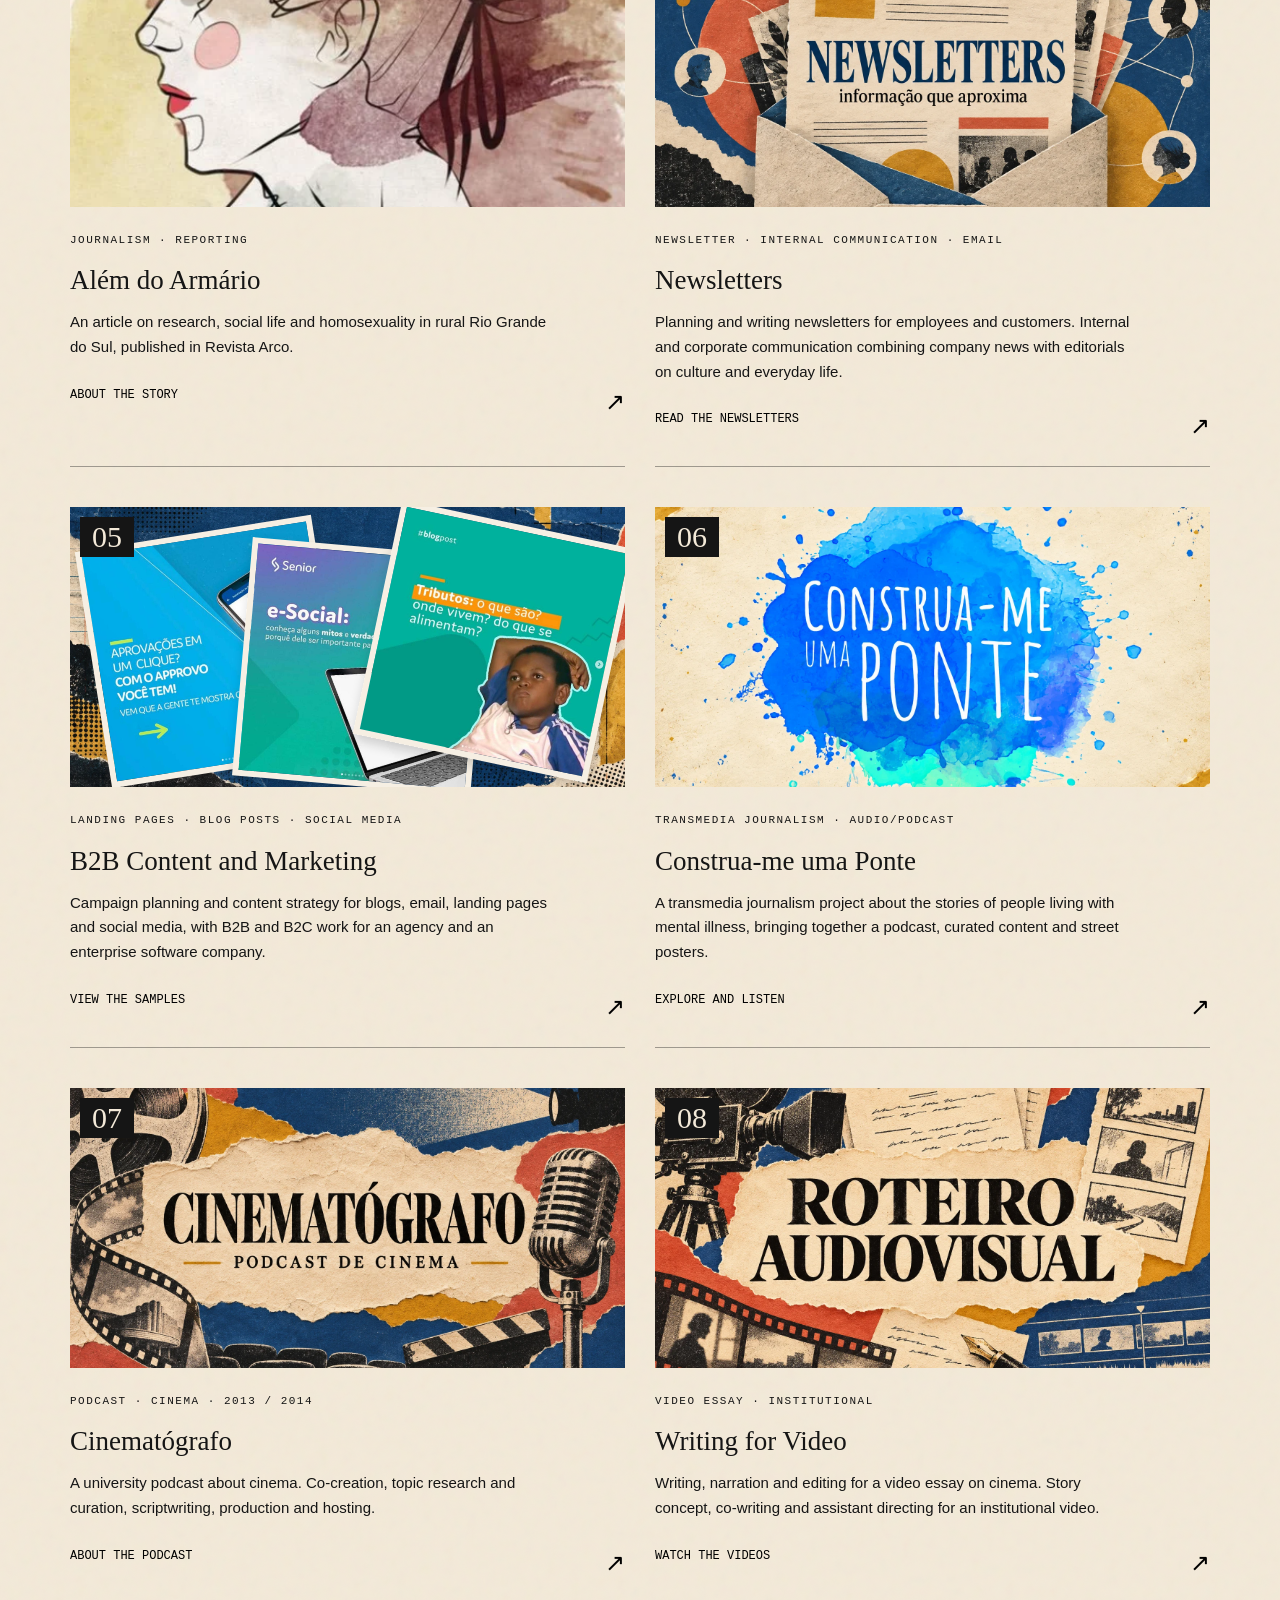
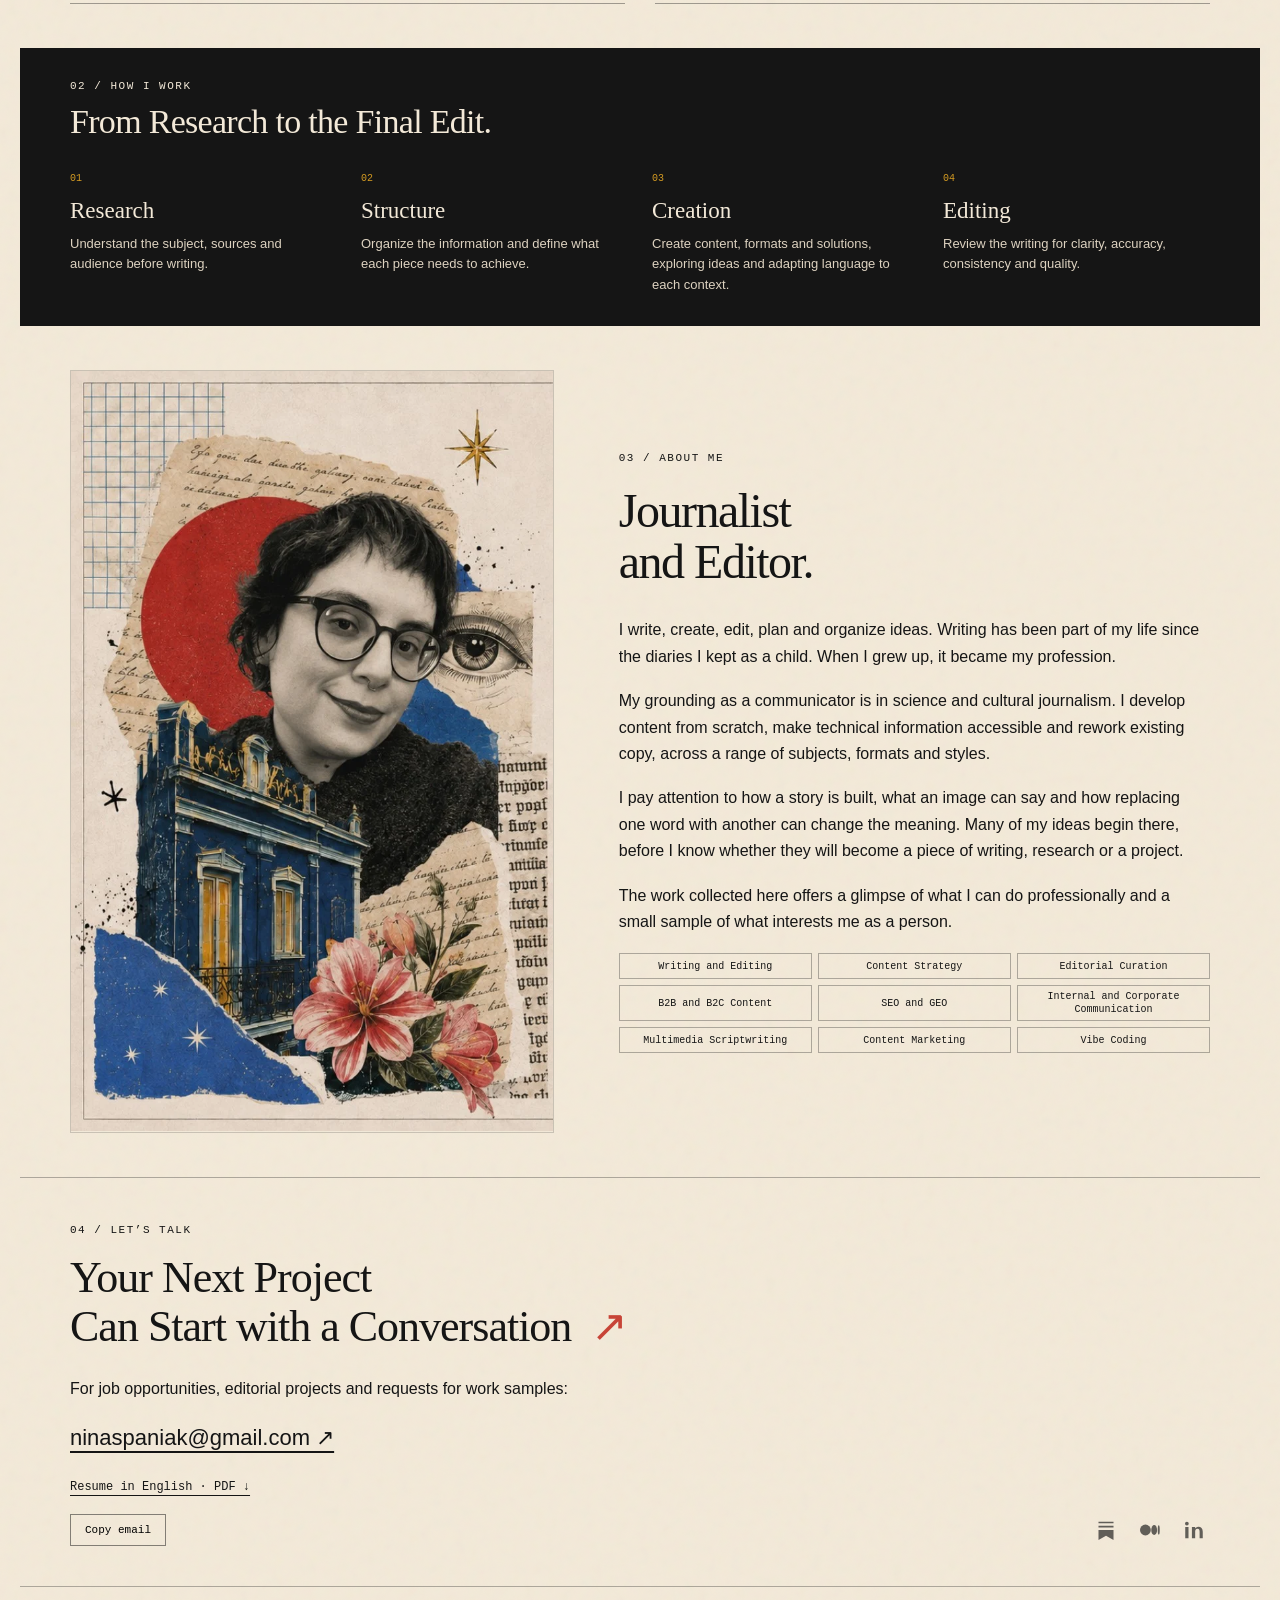
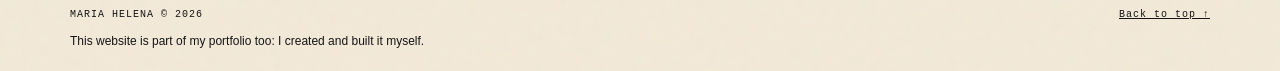
==== commit a3d317d2: "Restore breathing room to contact and update About opening paragraphs" ====
--- a/en/index.html
+++ b/en/index.html
@@ -1,8 +1,8 @@
 <!doctype html>
-<html lang="en"><head><meta charset="utf-8"><meta name="viewport" content="width=device-width,initial-scale=1"><meta name="description" content="Maria Helena, writing, editing and content strategy. Journalism, e-commerce, newsletters, audio and AI-assisted tools."><title>Maria Helena | Writing, editing and content strategy</title><link rel="stylesheet" href="../style.css?v=20261117-layout"></head><body><a class="skip" href="#principal">Skip to content</a><header><a class="name" href="#">MARIA<br>HELENA<span>PORTFOLIO / 2026</span></a><nav aria-label="Main navigation"><a href="#trabalhos">Work</a><a href="#sobre">About</a><a href="#contato">Contact ↗</a><a href="../assets/Maria_Helena_Resume_EN_ATS.pdf?v=20261116" download>Resume ↓</a><span class="languages" aria-label="Language"><a href="/" lang="pt-BR">PT</a><a href="/en/" lang="en" aria-current="page">EN</a></span></nav></header><main id="principal"><section class="hero"><div><p class="eyebrow">WRITING · RESEARCH · EDITING</p><h1>Writing, Editing<br>and Content<br>Strategy<span class="dot">.</span></h1><p class="intro">I write and edit for brands, businesses and editorial projects, with work spanning marketing, journalism, audio and video.</p><a class="button" href="#trabalhos">Explore my work ↘</a></div><figure class="collage"><img src="../assets/colagem-v2.webp" alt="" width="366" height="456"><figcaption>Words find their way.</figcaption><span class="seal" aria-hidden="true">✳</span></figure></section><div class="ticker" aria-hidden="true">JOURNALISM   /   CONTENT   /   CURATION   /   AUDIO   /   EXPERIMENTATION</div><section id="trabalhos"><div class="sectionhead"><p class="eyebrow">01 / SELECTED WORK</p><h2>Writing in Many Forms.</h2></div><div class="filters" aria-label="Filter projects"><button aria-pressed="true" data-filter="todos">All</button><button aria-pressed="false" data-filter="conteudo">Content</button><button aria-pressed="false" data-filter="jornalismo">Journalism</button><button aria-pressed="false" data-filter="ia">Tools &amp; AI</button><button aria-pressed="false" data-filter="audio">Audio/Podcast</button><button aria-pressed="false" data-filter="audiovisual">Video</button></div><div class="projects">
+<html lang="en"><head><meta charset="utf-8"><meta name="viewport" content="width=device-width,initial-scale=1"><meta name="description" content="Maria Helena, writing, editing and content strategy. Journalism, e-commerce, newsletters, audio and AI-assisted tools."><title>Maria Helena | Writing, editing and content strategy</title><link rel="stylesheet" href="../style.css?v=20261117-contact-balance"></head><body><a class="skip" href="#principal">Skip to content</a><header><a class="name" href="#">MARIA<br>HELENA<span>PORTFOLIO / 2026</span></a><nav aria-label="Main navigation"><a href="#trabalhos">Work</a><a href="#sobre">About</a><a href="#contato">Contact ↗</a><a href="../assets/Maria_Helena_Resume_EN_ATS.pdf?v=20261116" download>Resume ↓</a><span class="languages" aria-label="Language"><a href="/" lang="pt-BR">PT</a><a href="/en/" lang="en" aria-current="page">EN</a></span></nav></header><main id="principal"><section class="hero"><div><p class="eyebrow">WRITING · RESEARCH · EDITING</p><h1>Writing, Editing<br>and Content<br>Strategy<span class="dot">.</span></h1><p class="intro">I write and edit for brands, businesses and editorial projects, with work spanning marketing, journalism, audio and video.</p><a class="button" href="#trabalhos">Explore my work ↘</a></div><figure class="collage"><img src="../assets/colagem-v2.webp" alt="" width="366" height="456"><figcaption>Words find their way.</figcaption><span class="seal" aria-hidden="true">✳</span></figure></section><div class="ticker" aria-hidden="true">JOURNALISM   /   CONTENT   /   CURATION   /   AUDIO   /   EXPERIMENTATION</div><section id="trabalhos"><div class="sectionhead"><p class="eyebrow">01 / SELECTED WORK</p><h2>Writing in Many Forms.</h2></div><div class="filters" aria-label="Filter projects"><button aria-pressed="true" data-filter="todos">All</button><button aria-pressed="false" data-filter="conteudo">Content</button><button aria-pressed="false" data-filter="jornalismo">Journalism</button><button aria-pressed="false" data-filter="ia">Tools &amp; AI</button><button aria-pressed="false" data-filter="audio">Audio/Podcast</button><button aria-pressed="false" data-filter="audiovisual">Video</button></div><div class="projects">
 <article class="project radar" data-category="ia"><span class="number">01</span><a class="project-cover" data-open-case="radar" href="#radar" aria-label="Explore project: Radar de Curadoria"><div class="art radarbrand"><img src="../assets/radar-identidade-v1.webp" alt="Radar visual identity: a scanning symbol and index cards in a blue and cream editorial collage" width="1536" height="1024"></div></a><p class="eyebrow">SOFTWARE · CURATION · VIBE CODING</p><h3><a class="project-title" data-open-case="radar" href="#radar">Radar de Curadoria</a></h3><p>Software developed to collect, analyze and organize information from web pages. It combines content curation, SEO and GEO analysis, image analysis and product page quality assessment.</p><button class="case" data-case="radar">Explore the project <span>↗</span></button></article>
 <article class="project product" data-category="conteudo ia"><span class="number">02</span><a class="project-cover" data-open-case="produto" href="#case-produto" aria-label="Explore project: E-commerce Writing and Curation"><div class="art imagecover"><img src="../assets/capa-produto-v1.webp" alt="Editorial collage cover for product content, writing, editing and curation" width="1536" height="1024"></div></a><p class="eyebrow">PRODUCT · E-COMMERCE · EDITING</p><h3><a class="project-title" data-open-case="produto" href="#case-produto">E-commerce Writing and Curation</a></h3><p>Writing and editing product copy. SEO and GEO optimization, critical review of AI-generated text and editorial curation of catalog pages.</p><button class="case" data-case="produto">Read about my role <span>↗</span></button></article>
 <article class="project journalism" data-category="jornalismo"><span class="number">03</span><a class="project-cover" data-open-case="reportagem" href="#case-reportagem" aria-label="Explore project: Além do Armário"><div class="art journalismart"><img src="../assets/ilustracao-alem-do-armario.webp" alt="Watercolor illustration from the Além do Armário article" width="528" height="627"></div></a><p class="eyebrow">JOURNALISM · REPORTING</p><h3><a class="project-title" data-open-case="reportagem" href="#case-reportagem">Além do Armário</a></h3><p>An article on research, social life and homosexuality in rural Rio Grande do Sul, published in Revista Arco.</p><button class="case" data-case="reportagem">About the story <span>↗</span></button></article>
 <article class="project newsletter" data-category="conteudo"><span class="number">04</span><a class="project-cover" data-open-case="newsletter" href="#case-newsletter" aria-label="Explore project: Newsletters"><div class="art imagecover"><img src="../assets/capa-newsletters-v1.webp" alt="Editorial collage of letters and connections between people for the newsletter project" width="1536" height="1024"></div></a><p class="eyebrow">NEWSLETTER · INTERNAL COMMUNICATION · EMAIL</p><h3><a class="project-title" data-open-case="newsletter" href="#case-newsletter">Newsletters</a></h3><p>Planning and writing newsletters for employees and customers. Internal and corporate communication combining company news with editorials on culture and everyday life.</p><button class="case" data-case="newsletter">Read the newsletters <span>↗</span></button></article>
 <article class="project b2b" data-category="conteudo"><span class="number">05</span><a class="project-cover" data-open-case="b2b" href="#case-b2b" aria-label="Explore project: B2B content and marketing"><div class="art postcollage" aria-label="Collage of social media posts"><img class="postpiece postone" src="../assets/post-0.jpg" alt="Post about Approvo"><img class="postpiece posttwo" src="../assets/post-1.jpg" alt="Post about eSocial myths and facts"><img class="postpiece postthree" src="../assets/post-2.jpg" alt="Post about taxes"></div></a><p class="eyebrow">LANDING PAGES · BLOG POSTS · SOCIAL MEDIA</p><h3><a class="project-title" data-open-case="b2b" href="#case-b2b">B2B Content and Marketing</a></h3><p>Campaign planning and content strategy for blogs, email, landing pages and social media, with B2B and B2C work for an agency and an enterprise software company.</p><button class="case" data-case="b2b">View the samples <span>↗</span></button></article>
-<article class="project audio" data-category="audio jornalismo"><span class="number">06</span><a class="project-cover" data-open-case="audio" href="#case-audio" aria-label="Explore project: Construa-me uma Ponte"><div class="art audioart"><img src="../assets/construa-me-uma-ponte-retangular-v3.webp" alt="Original visual identity of Construa-me uma Ponte: blue and turquoise watercolor with white lettering" width="1080" height="1080"></div></a><p class="eyebrow">TRANSMEDIA JOURNALISM · AUDIO/PODCAST</p><h3><a class="project-title" data-open-case="audio" href="#case-audio">Construa-me uma Ponte</a></h3><p>A transmedia journalism project about the stories of people living with mental illness, bringing together a podcast, curated content and street posters.</p><button class="case" data-case="audio">Explore and listen <span>↗</span></button></article><article class="project cinematografo" data-category="audio jornalismo"><span class="number">07</span><a class="project-cover" data-open-case="cinematografo" href="#case-cinematografo" aria-label="Explore project: Cinematógrafo"><div class="art imagecover"><img src="../assets/capa-cinematografo-v2.webp" alt="Cinematógrafo: editorial collage with film, a projector and a microphone" width="1536" height="1024"></div></a><p class="eyebrow">PODCAST · CINEMA · 2013 / 2014</p><h3><a class="project-title" data-open-case="cinematografo" href="#case-cinematografo">Cinematógrafo</a></h3><p>A university podcast about cinema. Co-creation, topic research and curation, scriptwriting, production and hosting.</p><button class="case" data-case="cinematografo">About the podcast <span>↗</span></button></article><article class="project facos" data-category="audiovisual"><span class="number">08</span><a class="project-cover" data-open-case="facos" href="#case-facos" aria-label="Explore project: Writing for Video"><div class="art imagecover"><img src="../assets/capa-roteiro-audiovisual-v1.webp" alt="Editorial collage for screenwriting, with a film camera, script pages, storyboards and film strips" width="1536" height="1024"></div></a><p class="eyebrow">VIDEO ESSAY · INSTITUTIONAL</p><h3><a class="project-title" data-open-case="facos" href="#case-facos">Writing for Video</a></h3><p>Writing, narration and editing for a video essay on cinema. Story concept, co-writing and assistant directing for an institutional video.</p><button class="case" data-case="facos">Watch the videos <span>↗</span></button></article></div></section><section class="method"><p class="eyebrow">02 / HOW I WORK</p><h2>From Research to the Final Edit.</h2><div class="steps"><div><span>01</span><h3>Research</h3><p>Understand the subject, sources and audience before writing.</p></div><div><span>02</span><h3>Structure</h3><p>Organize the information and define what each piece needs to achieve.</p></div><div><span>03</span><h3>Creation</h3><p>Create content, formats and solutions, exploring ideas and adapting language to each context.</p></div><div><span>04</span><h3>Editing</h3><p>Review the writing for clarity, accuracy, consistency and quality.</p></div></div></section><section id="sobre" class="about"><div class="aboutportrait"><img src="../assets/sobre-nina-colagem.webp" alt="Photo of Maria Helena in an editorial collage with paper, architecture and flowers"></div><div><p class="eyebrow">03 / ABOUT ME</p><h2>Journalist<br>and Editor.</h2><p>I write, create, edit, plan and organize ideas. Writing began in my childhood notebooks and became my profession as I grew up.</p><p>My grounding as a communicator is in science and cultural journalism. I develop content from scratch, organize technical information and rework existing copy, across a range of subjects, formats and styles.</p><p>I pay attention to how a story is built, what an image can say and how replacing one word with another can change the meaning. Many of my ideas begin there, before I know whether they will become a piece of writing, research or a project.</p><p>The work collected here offers a glimpse of what I can do professionally and a small sample of what interests me as a person.</p><div class="tags about-tags" aria-label="Areas of work"><span>Writing and Editing</span><span>Content Strategy</span><span>Editorial Curation</span><span>B2B and B2C Content</span><span>SEO and GEO</span><span>Internal and Corporate Communication</span><span>Multimedia Scriptwriting</span><span>Content Marketing</span><span>Vibe Coding</span></div></div></section><section id="contato" class="contact"><p class="eyebrow">04 / LET’S TALK</p><h2>Your Next Project<br>Can Start with a Conversation<span>↗</span></h2><p>For job opportunities, editorial projects and requests for work samples:</p><a href="mailto:ninaspaniak@gmail.com">ninaspaniak@gmail.com ↗</a><div class="contact-actions"><div class="contactlinks"><a href="../assets/Maria_Helena_Resume_EN_ATS.pdf?v=20261116" download>Resume in English · PDF ↓</a></div><button id="copy" type="button">Copy email</button><nav class="footer-socials" aria-label="Publications and social profiles"><a href="https://zafimeira.substack.com/" target="_blank" rel="noopener noreferrer" aria-label="Substack (opens in a new tab)" title="Substack"><svg xmlns="http://www.w3.org/2000/svg" viewbox="0 0 24 24" width="20" height="20" fill="currentColor" aria-hidden="true" focusable="false"><path d="M3 2h18v2H3zm0 5h18v2H3zm0 5h18v12l-9-5.2L3 24z"></path></svg></a><a href="https://medium.com/@zafimeira" target="_blank" rel="noopener noreferrer" aria-label="Medium (opens in a new tab)" title="Medium"><svg xmlns="http://www.w3.org/2000/svg" viewbox="0 0 24 24" width="20" height="20" fill="currentColor" aria-hidden="true" focusable="false"><circle cx="6.5" cy="12" r="6.5"></circle><ellipse cx="17" cy="12" rx="3.5" ry="6.1"></ellipse><ellipse cx="22.5" cy="12" rx="1.2" ry="5.6"></ellipse></svg></a><a href="https://www.linkedin.com/in/ninahelenamaria/" target="_blank" rel="noopener noreferrer" aria-label="LinkedIn (opens in a new tab)" title="LinkedIn"><svg xmlns="http://www.w3.org/2000/svg" viewbox="0 0 24 24" width="20" height="20" fill="currentColor" aria-hidden="true" focusable="false"><path d="M5.4 8.3H1.5V22h3.9zM3.45 2a2.25 2.25 0 1 0 0 4.5 2.25 2.25 0 0 0 0-4.5zM22.5 14.15c0-4.12-2.2-6.05-5.12-6.05-2.35 0-3.4 1.3-3.98 2.2v-2H9.5V22h3.9v-7.6c0-2 .38-3.94 2.86-3.94 2.44 0 2.47 2.3 2.47 4.07V22h3.77z"></path></svg></a></nav></div><p id="copy-status" role="status"></p></section></main><footer><span>MARIA HELENA © 2026</span><a href="#">Back to top ↑</a><div class="footer-bottom"><p class="site-credit">This website is part of my portfolio too: I created and built it myself.</p></div></footer><dialog id="case-dialog" aria-labelledby="dialog-title"><button class="close" aria-label="Close case study">✕</button><p class="eyebrow" id="dialog-label"></p><h2 id="dialog-title"></h2><div id="dialog-body"></div><a class="button" href="mailto:ninaspaniak@gmail.com?subject=Portfolio">Discuss a project ↗</a></dialog><script src="app.js?v=20261117-approved"></script><script src="../radar-case.js?v=20261117-approved"></script></body></html>
+<article class="project audio" data-category="audio jornalismo"><span class="number">06</span><a class="project-cover" data-open-case="audio" href="#case-audio" aria-label="Explore project: Construa-me uma Ponte"><div class="art audioart"><img src="../assets/construa-me-uma-ponte-retangular-v3.webp" alt="Original visual identity of Construa-me uma Ponte: blue and turquoise watercolor with white lettering" width="1080" height="1080"></div></a><p class="eyebrow">TRANSMEDIA JOURNALISM · AUDIO/PODCAST</p><h3><a class="project-title" data-open-case="audio" href="#case-audio">Construa-me uma Ponte</a></h3><p>A transmedia journalism project about the stories of people living with mental illness, bringing together a podcast, curated content and street posters.</p><button class="case" data-case="audio">Explore and listen <span>↗</span></button></article><article class="project cinematografo" data-category="audio jornalismo"><span class="number">07</span><a class="project-cover" data-open-case="cinematografo" href="#case-cinematografo" aria-label="Explore project: Cinematógrafo"><div class="art imagecover"><img src="../assets/capa-cinematografo-v2.webp" alt="Cinematógrafo: editorial collage with film, a projector and a microphone" width="1536" height="1024"></div></a><p class="eyebrow">PODCAST · CINEMA · 2013 / 2014</p><h3><a class="project-title" data-open-case="cinematografo" href="#case-cinematografo">Cinematógrafo</a></h3><p>A university podcast about cinema. Co-creation, topic research and curation, scriptwriting, production and hosting.</p><button class="case" data-case="cinematografo">About the podcast <span>↗</span></button></article><article class="project facos" data-category="audiovisual"><span class="number">08</span><a class="project-cover" data-open-case="facos" href="#case-facos" aria-label="Explore project: Writing for Video"><div class="art imagecover"><img src="../assets/capa-roteiro-audiovisual-v1.webp" alt="Editorial collage for screenwriting, with a film camera, script pages, storyboards and film strips" width="1536" height="1024"></div></a><p class="eyebrow">VIDEO ESSAY · INSTITUTIONAL</p><h3><a class="project-title" data-open-case="facos" href="#case-facos">Writing for Video</a></h3><p>Writing, narration and editing for a video essay on cinema. Story concept, co-writing and assistant directing for an institutional video.</p><button class="case" data-case="facos">Watch the videos <span>↗</span></button></article></div></section><section class="method"><p class="eyebrow">02 / HOW I WORK</p><h2>From Research to the Final Edit.</h2><div class="steps"><div><span>01</span><h3>Research</h3><p>Understand the subject, sources and audience before writing.</p></div><div><span>02</span><h3>Structure</h3><p>Organize the information and define what each piece needs to achieve.</p></div><div><span>03</span><h3>Creation</h3><p>Create content, formats and solutions, exploring ideas and adapting language to each context.</p></div><div><span>04</span><h3>Editing</h3><p>Review the writing for clarity, accuracy, consistency and quality.</p></div></div></section><section id="sobre" class="about"><div class="aboutportrait"><img src="../assets/sobre-nina-colagem.webp" alt="Photo of Maria Helena in an editorial collage with paper, architecture and flowers"></div><div><p class="eyebrow">03 / ABOUT ME</p><h2>Journalist<br>and Editor.</h2><p>I write, create, edit, plan and organize ideas. Writing has been part of my life since the diaries I kept as a child. When I grew up, it became my profession.</p><p>My grounding as a communicator is in science and cultural journalism. I develop content from scratch, make technical information accessible and rework existing copy, across a range of subjects, formats and styles.</p><p>I pay attention to how a story is built, what an image can say and how replacing one word with another can change the meaning. Many of my ideas begin there, before I know whether they will become a piece of writing, research or a project.</p><p>The work collected here offers a glimpse of what I can do professionally and a small sample of what interests me as a person.</p><div class="tags about-tags" aria-label="Areas of work"><span>Writing and Editing</span><span>Content Strategy</span><span>Editorial Curation</span><span>B2B and B2C Content</span><span>SEO and GEO</span><span>Internal and Corporate Communication</span><span>Multimedia Scriptwriting</span><span>Content Marketing</span><span>Vibe Coding</span></div></div></section><section id="contato" class="contact"><p class="eyebrow">04 / LET’S TALK</p><h2>Your Next Project<br>Can Start with a Conversation<span>↗</span></h2><p>For job opportunities, editorial projects and requests for work samples:</p><a href="mailto:ninaspaniak@gmail.com">ninaspaniak@gmail.com ↗</a><div class="contact-actions"><div class="contactlinks"><a href="../assets/Maria_Helena_Resume_EN_ATS.pdf?v=20261116" download>Resume in English · PDF ↓</a></div><button id="copy" type="button">Copy email</button><nav class="footer-socials" aria-label="Publications and social profiles"><a href="https://zafimeira.substack.com/" target="_blank" rel="noopener noreferrer" aria-label="Substack (opens in a new tab)" title="Substack"><svg xmlns="http://www.w3.org/2000/svg" viewbox="0 0 24 24" width="20" height="20" fill="currentColor" aria-hidden="true" focusable="false"><path d="M3 2h18v2H3zm0 5h18v2H3zm0 5h18v12l-9-5.2L3 24z"></path></svg></a><a href="https://medium.com/@zafimeira" target="_blank" rel="noopener noreferrer" aria-label="Medium (opens in a new tab)" title="Medium"><svg xmlns="http://www.w3.org/2000/svg" viewbox="0 0 24 24" width="20" height="20" fill="currentColor" aria-hidden="true" focusable="false"><circle cx="6.5" cy="12" r="6.5"></circle><ellipse cx="17" cy="12" rx="3.5" ry="6.1"></ellipse><ellipse cx="22.5" cy="12" rx="1.2" ry="5.6"></ellipse></svg></a><a href="https://www.linkedin.com/in/ninahelenamaria/" target="_blank" rel="noopener noreferrer" aria-label="LinkedIn (opens in a new tab)" title="LinkedIn"><svg xmlns="http://www.w3.org/2000/svg" viewbox="0 0 24 24" width="20" height="20" fill="currentColor" aria-hidden="true" focusable="false"><path d="M5.4 8.3H1.5V22h3.9zM3.45 2a2.25 2.25 0 1 0 0 4.5 2.25 2.25 0 0 0 0-4.5zM22.5 14.15c0-4.12-2.2-6.05-5.12-6.05-2.35 0-3.4 1.3-3.98 2.2v-2H9.5V22h3.9v-7.6c0-2 .38-3.94 2.86-3.94 2.44 0 2.47 2.3 2.47 4.07V22h3.77z"></path></svg></a></nav></div><p id="copy-status" role="status"></p></section></main><footer><span>MARIA HELENA © 2026</span><a href="#">Back to top ↑</a><div class="footer-bottom"><p class="site-credit">This website is part of my portfolio too: I created and built it myself.</p></div></footer><dialog id="case-dialog" aria-labelledby="dialog-title"><button class="close" aria-label="Close case study">✕</button><p class="eyebrow" id="dialog-label"></p><h2 id="dialog-title"></h2><div id="dialog-body"></div><a class="button" href="mailto:ninaspaniak@gmail.com?subject=Portfolio">Discuss a project ↗</a></dialog><script src="app.js?v=20261117-approved"></script><script src="../radar-case.js?v=20261117-approved"></script></body></html>
--- a/style.css
+++ b/style.css
@@ -49,21 +49,21 @@
 .steps span{font-size:10px}
 .steps h3{font-size:23px;margin:10px 0}
 .steps p{font-size:13px;line-height:1.6;margin:0}
-section.contact{padding-top:30px;padding-bottom:28px}
-.contact>.eyebrow{margin-bottom:8px}
-.contact h2{max-width:650px;font-size:34px;line-height:1.12;letter-spacing:-.7px;margin:10px 0 18px}
-.contact>p:not(.eyebrow){font-size:14px;margin-bottom:12px}
-.contact>a{font-size:18px;text-underline-offset:5px}
-.contact-actions{display:flex;align-items:center;flex-wrap:wrap;gap:12px 20px;margin-top:18px}
-.contact-actions .contactlinks{margin:0;gap:12px}
-.contact-actions .contactlinks a{font-size:11px}
-.contact-actions button{display:inline-block;margin:0;padding:6px 10px;font-size:10px}
-.contact-actions .footer-socials{gap:6px}
-.contact-actions .footer-socials a{width:28px;height:28px;padding:5px}
-.contact-actions .footer-socials svg{width:18px;height:18px}
+section.contact{padding-top:44px;padding-bottom:40px}
+.contact>.eyebrow{margin-bottom:14px}
+.contact h2{max-width:820px;font-size:44px;line-height:1.12;letter-spacing:-1px;margin:14px 0 24px}
+.contact>p:not(.eyebrow){font-size:16px;margin-bottom:18px}
+.contact>a{font-size:22px;text-underline-offset:6px}
+.contact-actions{display:grid;grid-template-columns:max-content 1fr;align-items:center;gap:20px 32px;margin-top:24px}
+.contact-actions .contactlinks{grid-column:1/-1;margin:0;gap:12px}
+.contact-actions .contactlinks a{font-size:12px}
+.contact-actions button{display:inline-block;margin:0;padding:9px 14px;font-size:11px}
+.contact-actions .footer-socials{justify-self:end;gap:12px}
+.contact-actions .footer-socials a{width:32px;height:32px;padding:6px}
+.contact-actions .footer-socials svg{width:20px;height:20px}
 #copy-status{margin:8px 0 0}
 #copy-status:empty{display:none}
-footer{padding-top:16px;padding-bottom:18px;row-gap:8px}
+footer{padding-top:22px;padding-bottom:22px;row-gap:12px}
 footer .site-credit{font-size:12px}
 @media(max-width:750px){
 .hero{padding-top:30px;padding-bottom:30px;gap:30px}
@@ -72,10 +72,10 @@
 .method>h2{font-size:28px;margin-bottom:18px}
 .steps{gap:20px 18px;margin-top:18px}
 .steps h3{font-size:21px}
-section.contact{padding-top:26px;padding-bottom:24px}
-.contact h2{font-size:28px}
-.contact-actions{gap:12px 16px;margin-top:14px}
+section.contact{padding-top:36px;padding-bottom:32px}
+.contact h2{font-size:34px}
+.contact-actions{gap:20px 16px;margin-top:22px}
 .contact-actions .footer-socials a:first-child{margin-left:0}
 .about-tags span{padding:4px 5px}
-footer{row-gap:8px}
+footer{row-gap:12px}
 }
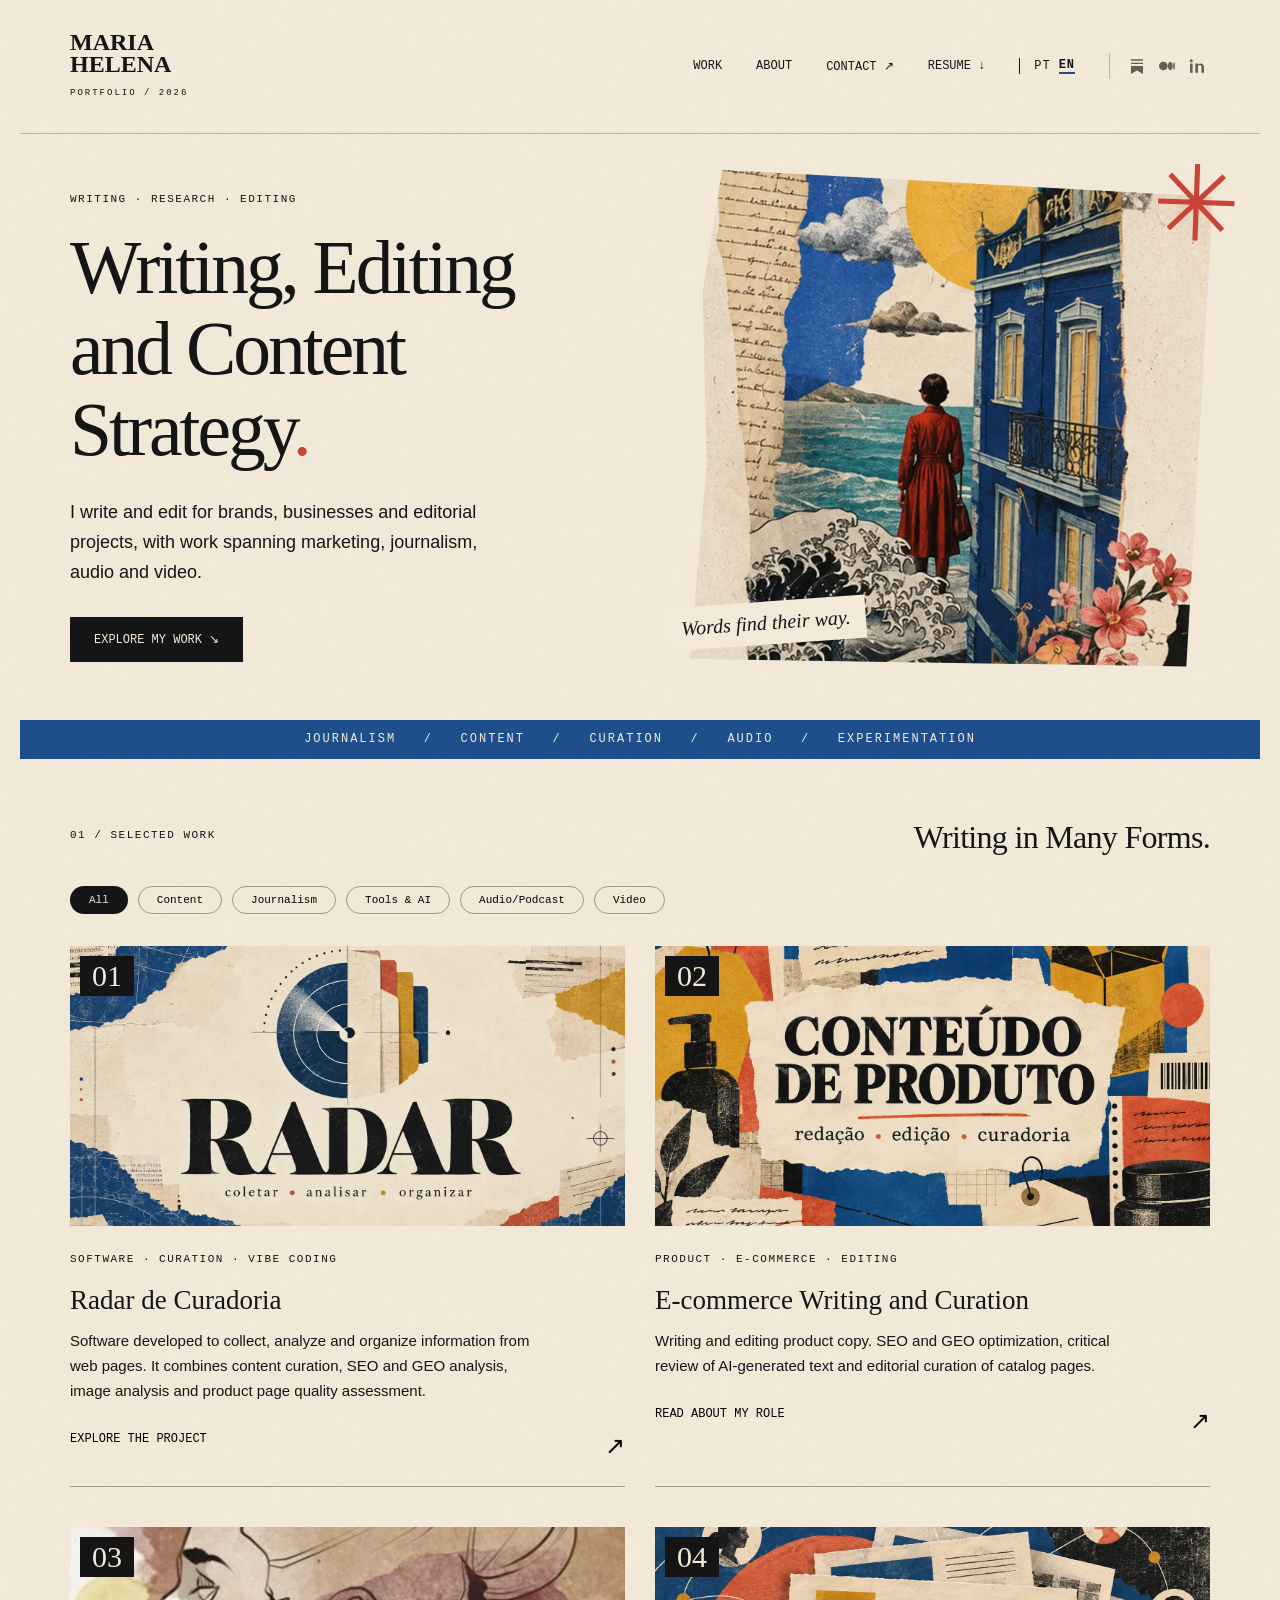
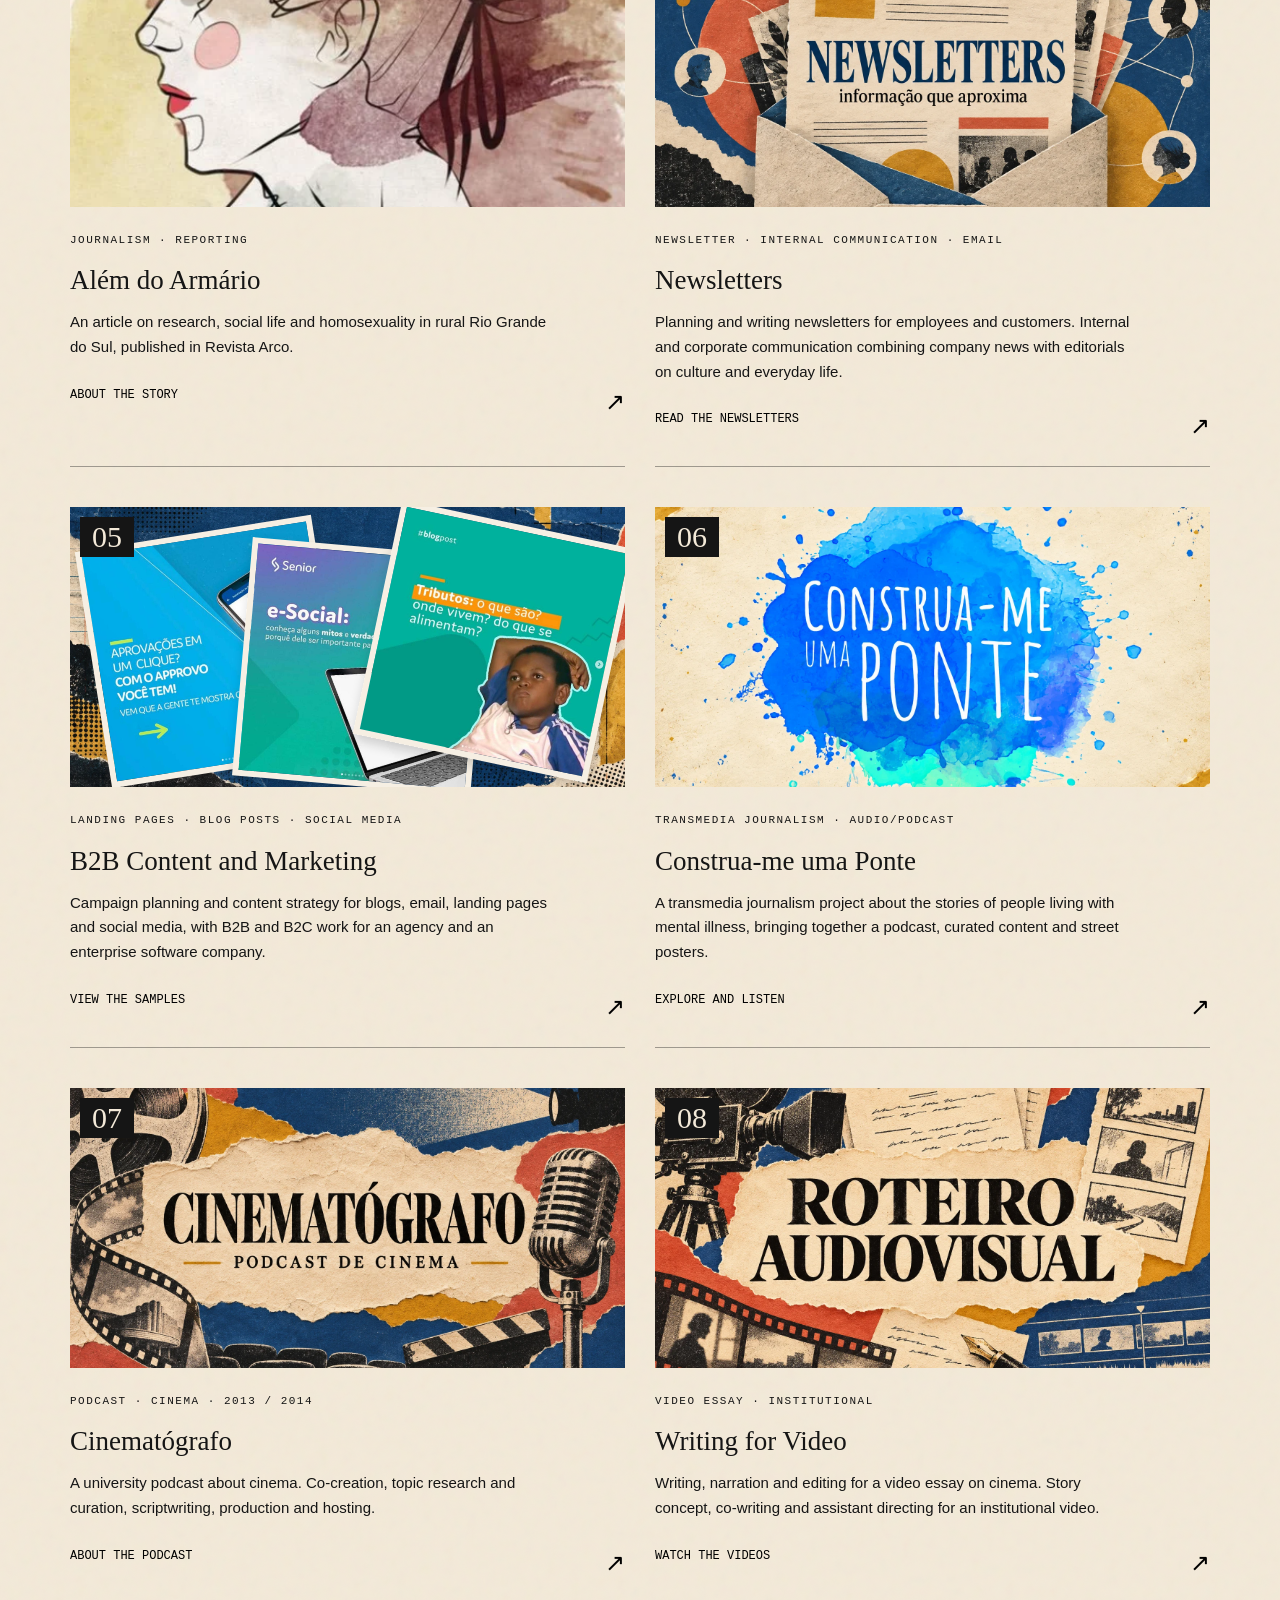
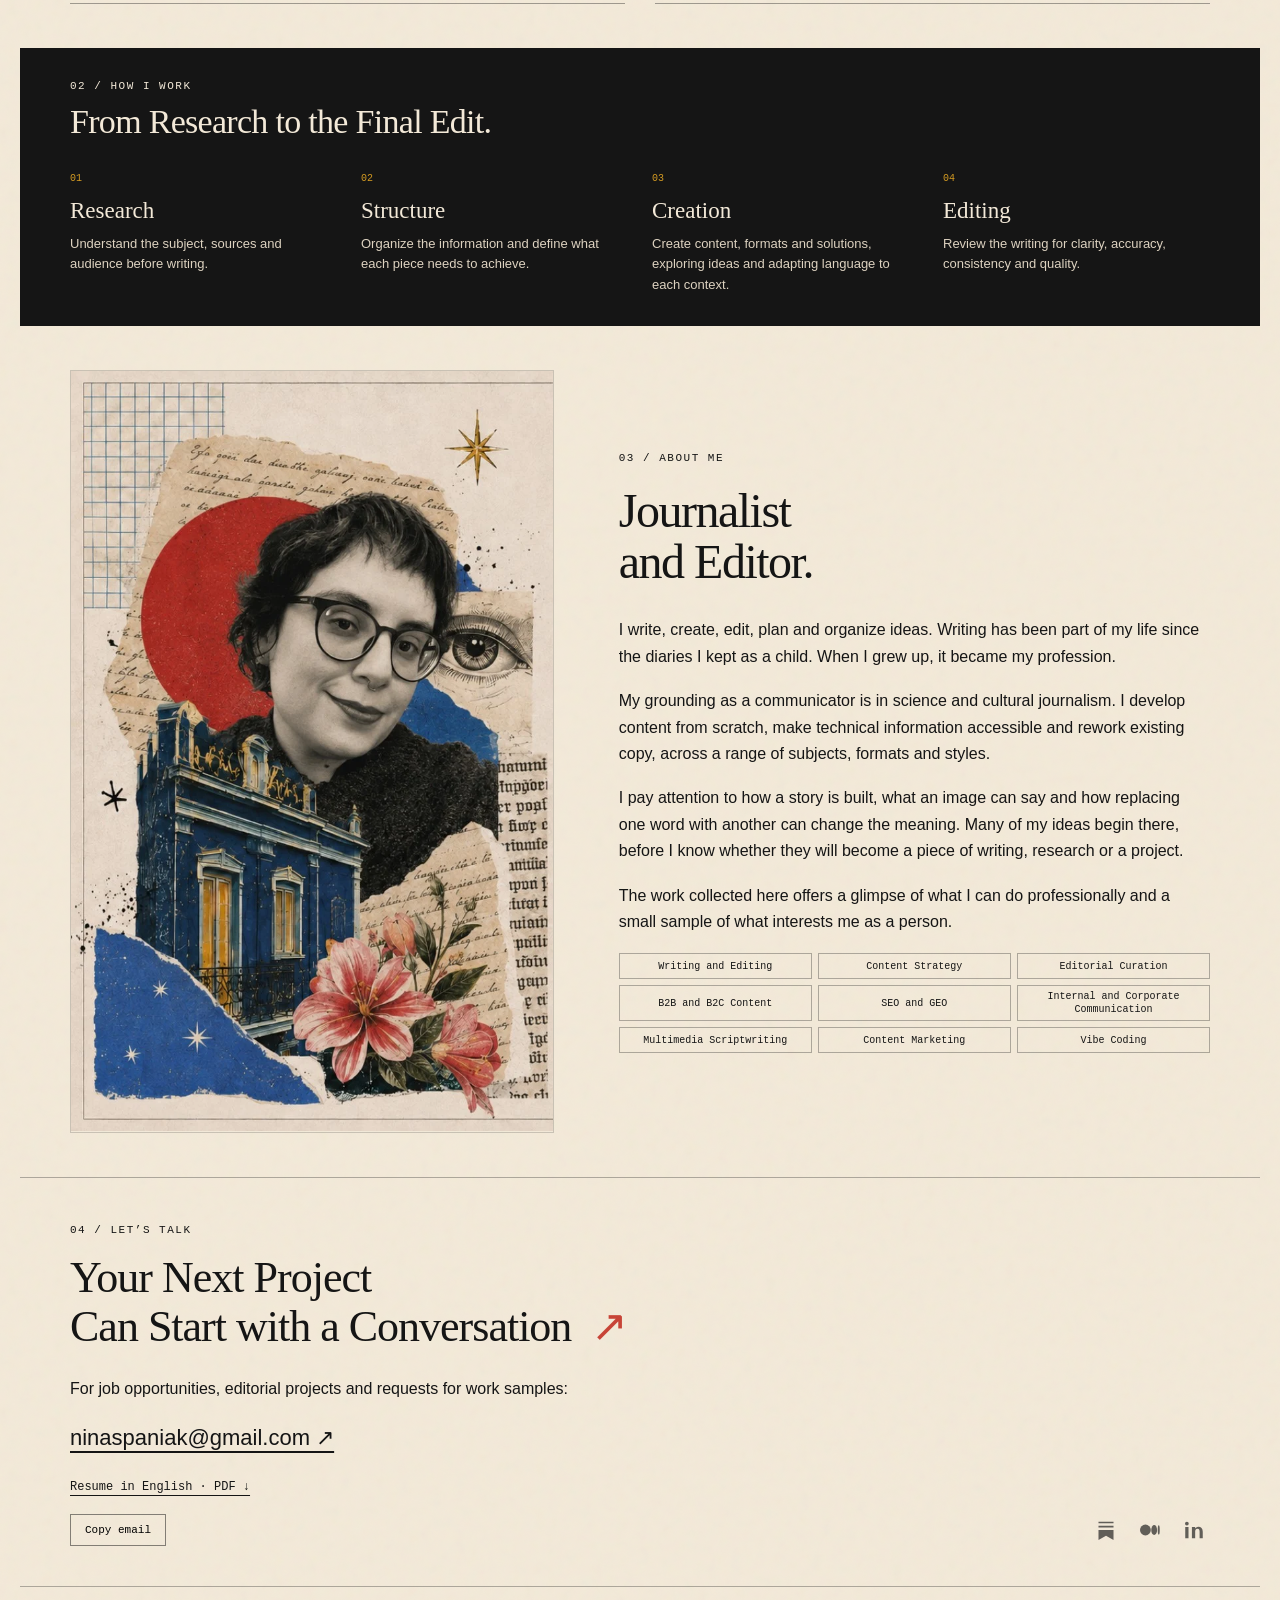
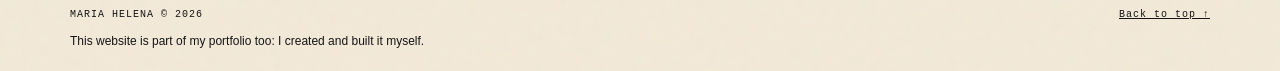
==== commit 2cd42ebf: "Add subtle publication and social icons to the header" ====
--- a/en/index.html
+++ b/en/index.html
@@ -1,5 +1,5 @@
 <!doctype html>
-<html lang="en"><head><meta charset="utf-8"><meta name="viewport" content="width=device-width,initial-scale=1"><meta name="description" content="Maria Helena, writing, editing and content strategy. Journalism, e-commerce, newsletters, audio and AI-assisted tools."><title>Maria Helena | Writing, editing and content strategy</title><link rel="stylesheet" href="../style.css?v=20261117-contact-balance"></head><body><a class="skip" href="#principal">Skip to content</a><header><a class="name" href="#">MARIA<br>HELENA<span>PORTFOLIO / 2026</span></a><nav aria-label="Main navigation"><a href="#trabalhos">Work</a><a href="#sobre">About</a><a href="#contato">Contact ↗</a><a href="../assets/Maria_Helena_Resume_EN_ATS.pdf?v=20261116" download>Resume ↓</a><span class="languages" aria-label="Language"><a href="/" lang="pt-BR">PT</a><a href="/en/" lang="en" aria-current="page">EN</a></span></nav></header><main id="principal"><section class="hero"><div><p class="eyebrow">WRITING · RESEARCH · EDITING</p><h1>Writing, Editing<br>and Content<br>Strategy<span class="dot">.</span></h1><p class="intro">I write and edit for brands, businesses and editorial projects, with work spanning marketing, journalism, audio and video.</p><a class="button" href="#trabalhos">Explore my work ↘</a></div><figure class="collage"><img src="../assets/colagem-v2.webp" alt="" width="366" height="456"><figcaption>Words find their way.</figcaption><span class="seal" aria-hidden="true">✳</span></figure></section><div class="ticker" aria-hidden="true">JOURNALISM   /   CONTENT   /   CURATION   /   AUDIO   /   EXPERIMENTATION</div><section id="trabalhos"><div class="sectionhead"><p class="eyebrow">01 / SELECTED WORK</p><h2>Writing in Many Forms.</h2></div><div class="filters" aria-label="Filter projects"><button aria-pressed="true" data-filter="todos">All</button><button aria-pressed="false" data-filter="conteudo">Content</button><button aria-pressed="false" data-filter="jornalismo">Journalism</button><button aria-pressed="false" data-filter="ia">Tools &amp; AI</button><button aria-pressed="false" data-filter="audio">Audio/Podcast</button><button aria-pressed="false" data-filter="audiovisual">Video</button></div><div class="projects">
+<html lang="en"><head><meta charset="utf-8"><meta name="viewport" content="width=device-width,initial-scale=1"><meta name="description" content="Maria Helena, writing, editing and content strategy. Journalism, e-commerce, newsletters, audio and AI-assisted tools."><title>Maria Helena | Writing, editing and content strategy</title><link rel="stylesheet" href="../style.css?v=20261117-header-socials"></head><body><a class="skip" href="#principal">Skip to content</a><header><a class="name" href="#">MARIA<br>HELENA<span>PORTFOLIO / 2026</span></a><nav aria-label="Main navigation"><a href="#trabalhos">Work</a><a href="#sobre">About</a><a href="#contato">Contact ↗</a><a href="../assets/Maria_Helena_Resume_EN_ATS.pdf?v=20261116" download>Resume ↓</a><span class="languages" aria-label="Language"><a href="/" lang="pt-BR">PT</a><a href="/en/" lang="en" aria-current="page">EN</a></span><span class="header-socials" role="group" aria-label="Publications and social profiles"><a href="https://zafimeira.substack.com/" target="_blank" rel="noopener noreferrer" aria-label="Substack (opens in a new tab)" title="Substack"><svg xmlns="http://www.w3.org/2000/svg" viewbox="0 0 24 24" width="20" height="20" fill="currentColor" aria-hidden="true" focusable="false"><path d="M3 2h18v2H3zm0 5h18v2H3zm0 5h18v12l-9-5.2L3 24z"></path></svg></a><a href="https://medium.com/@zafimeira" target="_blank" rel="noopener noreferrer" aria-label="Medium (opens in a new tab)" title="Medium"><svg xmlns="http://www.w3.org/2000/svg" viewbox="0 0 24 24" width="20" height="20" fill="currentColor" aria-hidden="true" focusable="false"><circle cx="6.5" cy="12" r="6.5"></circle><ellipse cx="17" cy="12" rx="3.5" ry="6.1"></ellipse><ellipse cx="22.5" cy="12" rx="1.2" ry="5.6"></ellipse></svg></a><a href="https://www.linkedin.com/in/ninahelenamaria/" target="_blank" rel="noopener noreferrer" aria-label="LinkedIn (opens in a new tab)" title="LinkedIn"><svg xmlns="http://www.w3.org/2000/svg" viewbox="0 0 24 24" width="20" height="20" fill="currentColor" aria-hidden="true" focusable="false"><path d="M5.4 8.3H1.5V22h3.9zM3.45 2a2.25 2.25 0 1 0 0 4.5 2.25 2.25 0 0 0 0-4.5zM22.5 14.15c0-4.12-2.2-6.05-5.12-6.05-2.35 0-3.4 1.3-3.98 2.2v-2H9.5V22h3.9v-7.6c0-2 .38-3.94 2.86-3.94 2.44 0 2.47 2.3 2.47 4.07V22h3.77z"></path></svg></a></span></nav></header><main id="principal"><section class="hero"><div><p class="eyebrow">WRITING · RESEARCH · EDITING</p><h1>Writing, Editing<br>and Content<br>Strategy<span class="dot">.</span></h1><p class="intro">I write and edit for brands, businesses and editorial projects, with work spanning marketing, journalism, audio and video.</p><a class="button" href="#trabalhos">Explore my work ↘</a></div><figure class="collage"><img src="../assets/colagem-v2.webp" alt="" width="366" height="456"><figcaption>Words find their way.</figcaption><span class="seal" aria-hidden="true">✳</span></figure></section><div class="ticker" aria-hidden="true">JOURNALISM   /   CONTENT   /   CURATION   /   AUDIO   /   EXPERIMENTATION</div><section id="trabalhos"><div class="sectionhead"><p class="eyebrow">01 / SELECTED WORK</p><h2>Writing in Many Forms.</h2></div><div class="filters" aria-label="Filter projects"><button aria-pressed="true" data-filter="todos">All</button><button aria-pressed="false" data-filter="conteudo">Content</button><button aria-pressed="false" data-filter="jornalismo">Journalism</button><button aria-pressed="false" data-filter="ia">Tools &amp; AI</button><button aria-pressed="false" data-filter="audio">Audio/Podcast</button><button aria-pressed="false" data-filter="audiovisual">Video</button></div><div class="projects">
 <article class="project radar" data-category="ia"><span class="number">01</span><a class="project-cover" data-open-case="radar" href="#radar" aria-label="Explore project: Radar de Curadoria"><div class="art radarbrand"><img src="../assets/radar-identidade-v1.webp" alt="Radar visual identity: a scanning symbol and index cards in a blue and cream editorial collage" width="1536" height="1024"></div></a><p class="eyebrow">SOFTWARE · CURATION · VIBE CODING</p><h3><a class="project-title" data-open-case="radar" href="#radar">Radar de Curadoria</a></h3><p>Software developed to collect, analyze and organize information from web pages. It combines content curation, SEO and GEO analysis, image analysis and product page quality assessment.</p><button class="case" data-case="radar">Explore the project <span>↗</span></button></article>
 <article class="project product" data-category="conteudo ia"><span class="number">02</span><a class="project-cover" data-open-case="produto" href="#case-produto" aria-label="Explore project: E-commerce Writing and Curation"><div class="art imagecover"><img src="../assets/capa-produto-v1.webp" alt="Editorial collage cover for product content, writing, editing and curation" width="1536" height="1024"></div></a><p class="eyebrow">PRODUCT · E-COMMERCE · EDITING</p><h3><a class="project-title" data-open-case="produto" href="#case-produto">E-commerce Writing and Curation</a></h3><p>Writing and editing product copy. SEO and GEO optimization, critical review of AI-generated text and editorial curation of catalog pages.</p><button class="case" data-case="produto">Read about my role <span>↗</span></button></article>
 <article class="project journalism" data-category="jornalismo"><span class="number">03</span><a class="project-cover" data-open-case="reportagem" href="#case-reportagem" aria-label="Explore project: Além do Armário"><div class="art journalismart"><img src="../assets/ilustracao-alem-do-armario.webp" alt="Watercolor illustration from the Além do Armário article" width="528" height="627"></div></a><p class="eyebrow">JOURNALISM · REPORTING</p><h3><a class="project-title" data-open-case="reportagem" href="#case-reportagem">Além do Armário</a></h3><p>An article on research, social life and homosexuality in rural Rio Grande do Sul, published in Revista Arco.</p><button class="case" data-case="reportagem">About the story <span>↗</span></button></article>
--- a/style.css
+++ b/style.css
@@ -79,3 +79,12 @@
 .about-tags span{padding:4px 5px}
 footer{row-gap:12px}
 }
+
+/* Subtle publication and social shortcuts in the main header. */
+header{gap:24px}
+header>nav{min-width:0;align-items:center;flex-wrap:wrap;justify-content:flex-end;row-gap:12px}
+.header-socials{display:inline-flex;align-items:center;flex-shrink:0;gap:4px;border-left:1px solid #15151540;padding-left:14px}
+.header-socials a{display:inline-flex;align-items:center;justify-content:center;width:26px;height:26px;padding:5px;color:var(--ink);opacity:.65;text-decoration:none}
+.header-socials a:hover,.header-socials a:focus-visible{color:var(--blue);opacity:1}
+.header-socials svg{display:block;width:16px;height:16px}
+@media(max-width:750px){header{gap:16px}.header-socials{padding-left:10px}.header-socials a{width:24px;height:24px;padding:4px}}
